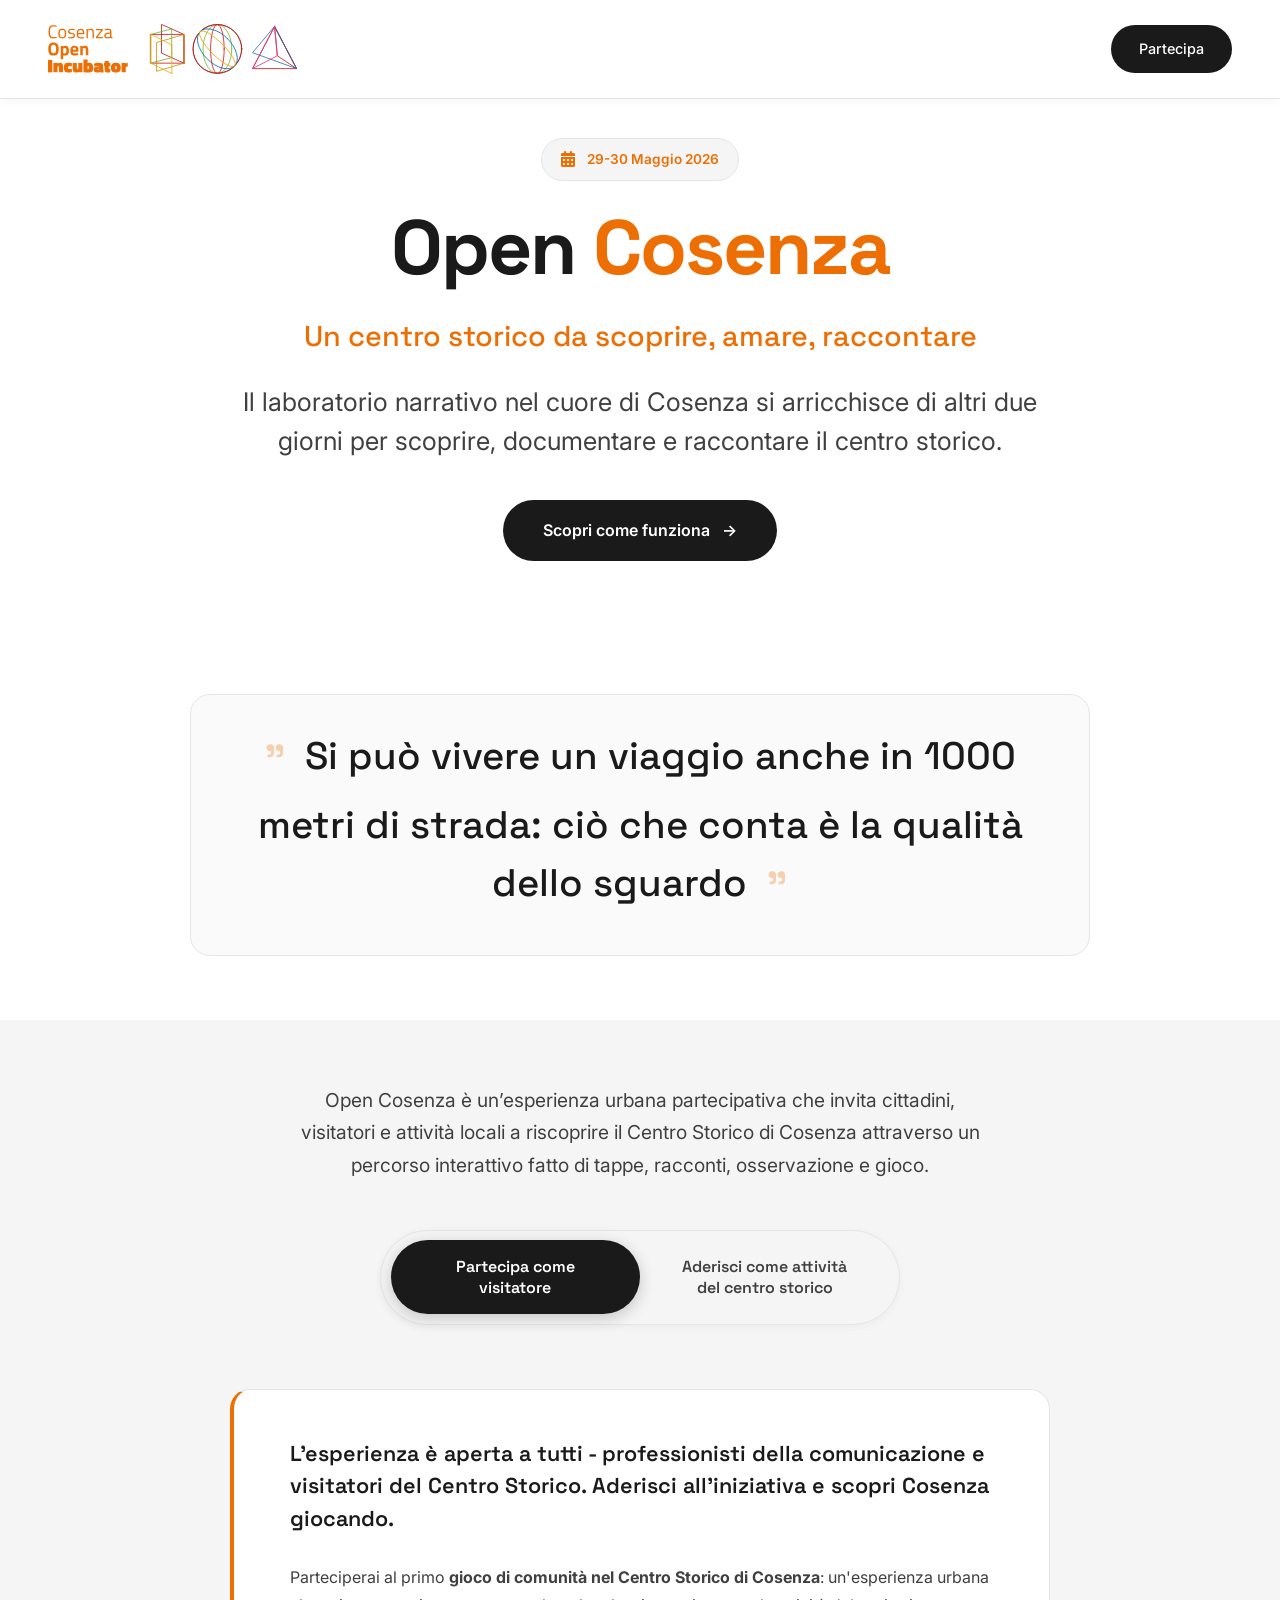
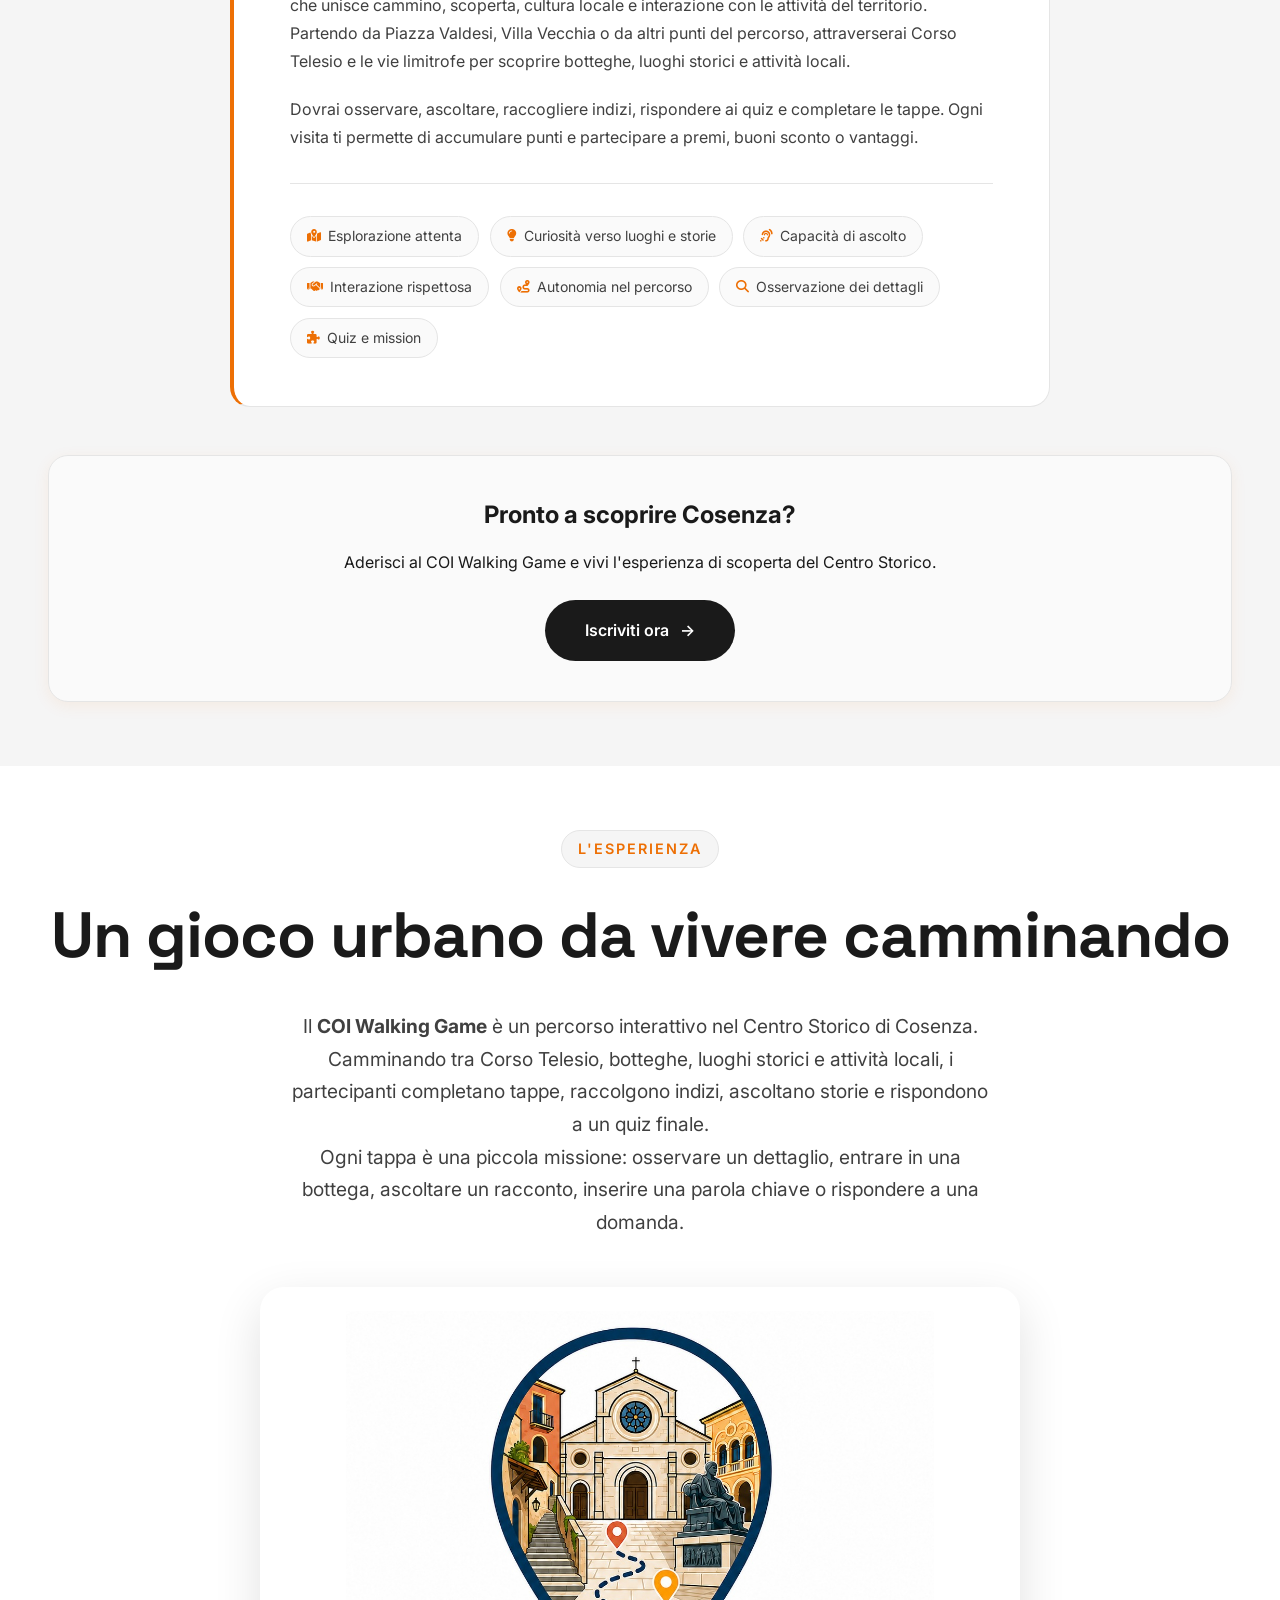
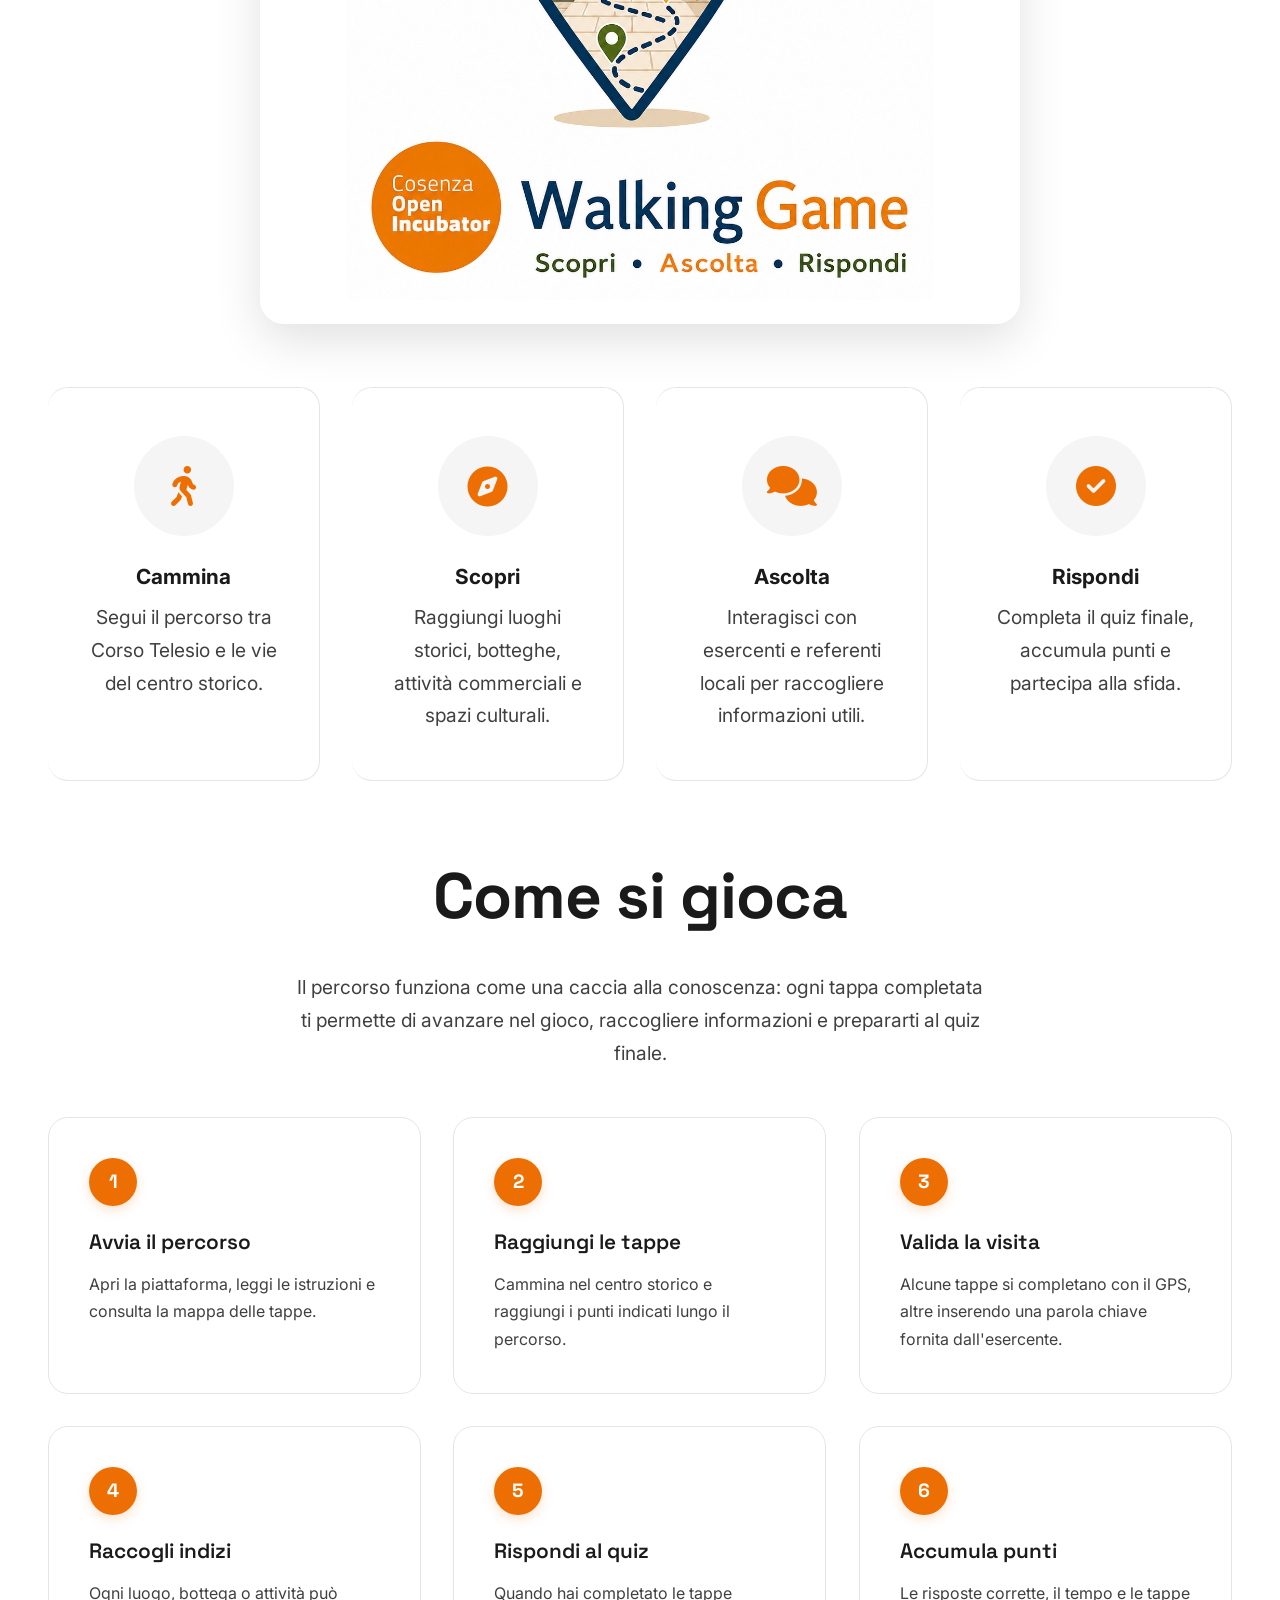
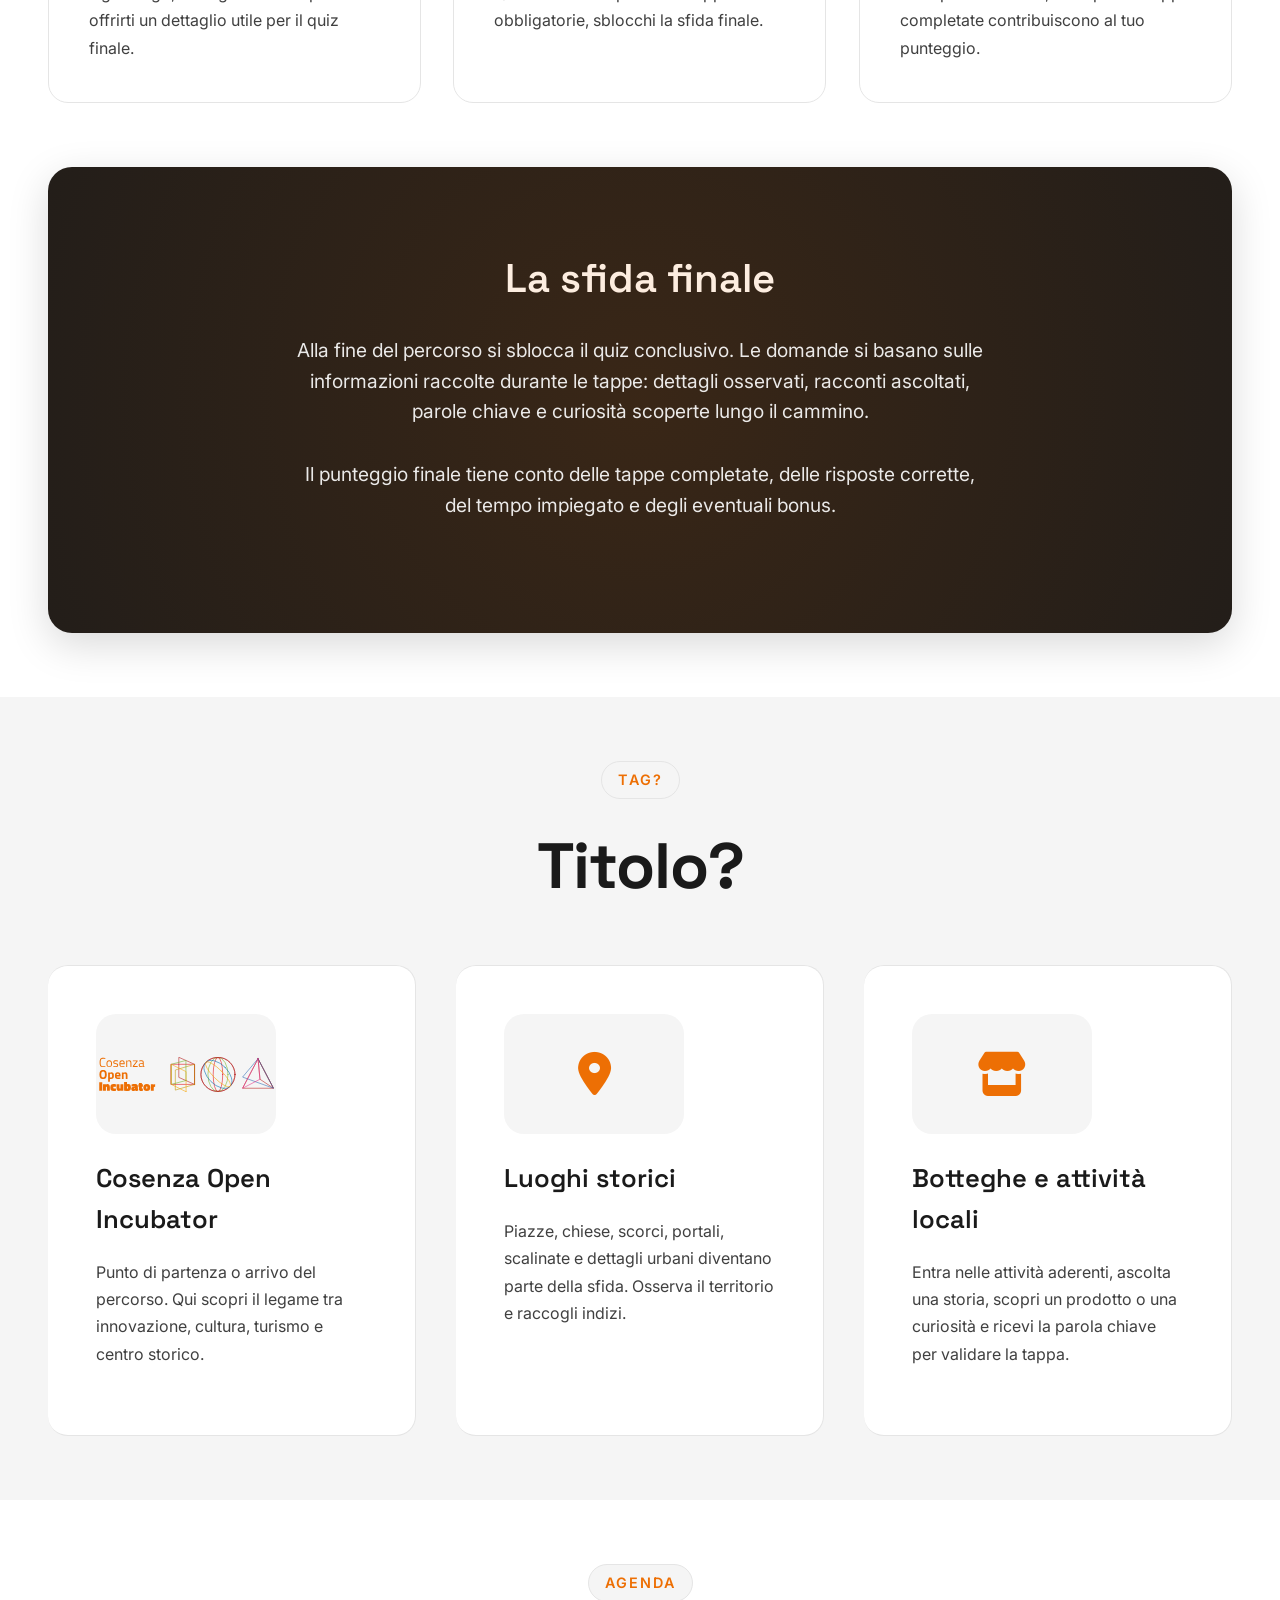
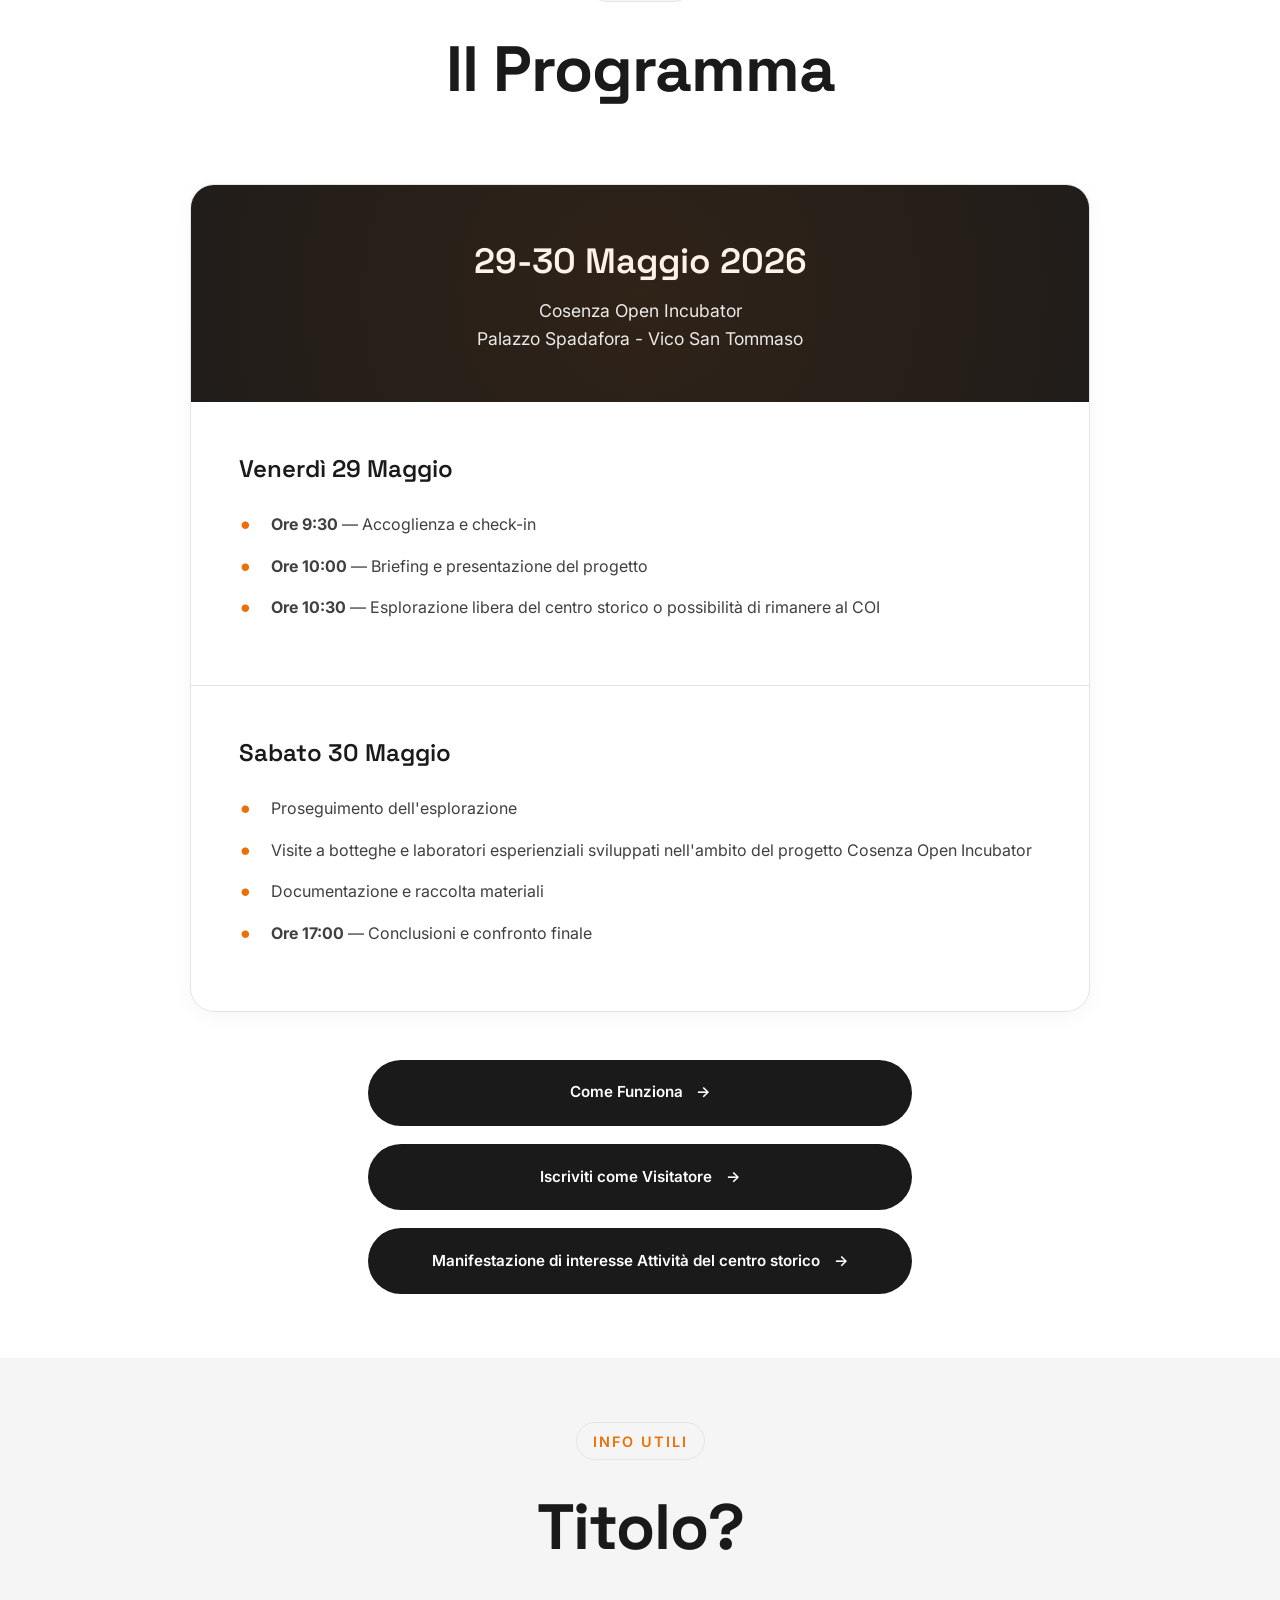
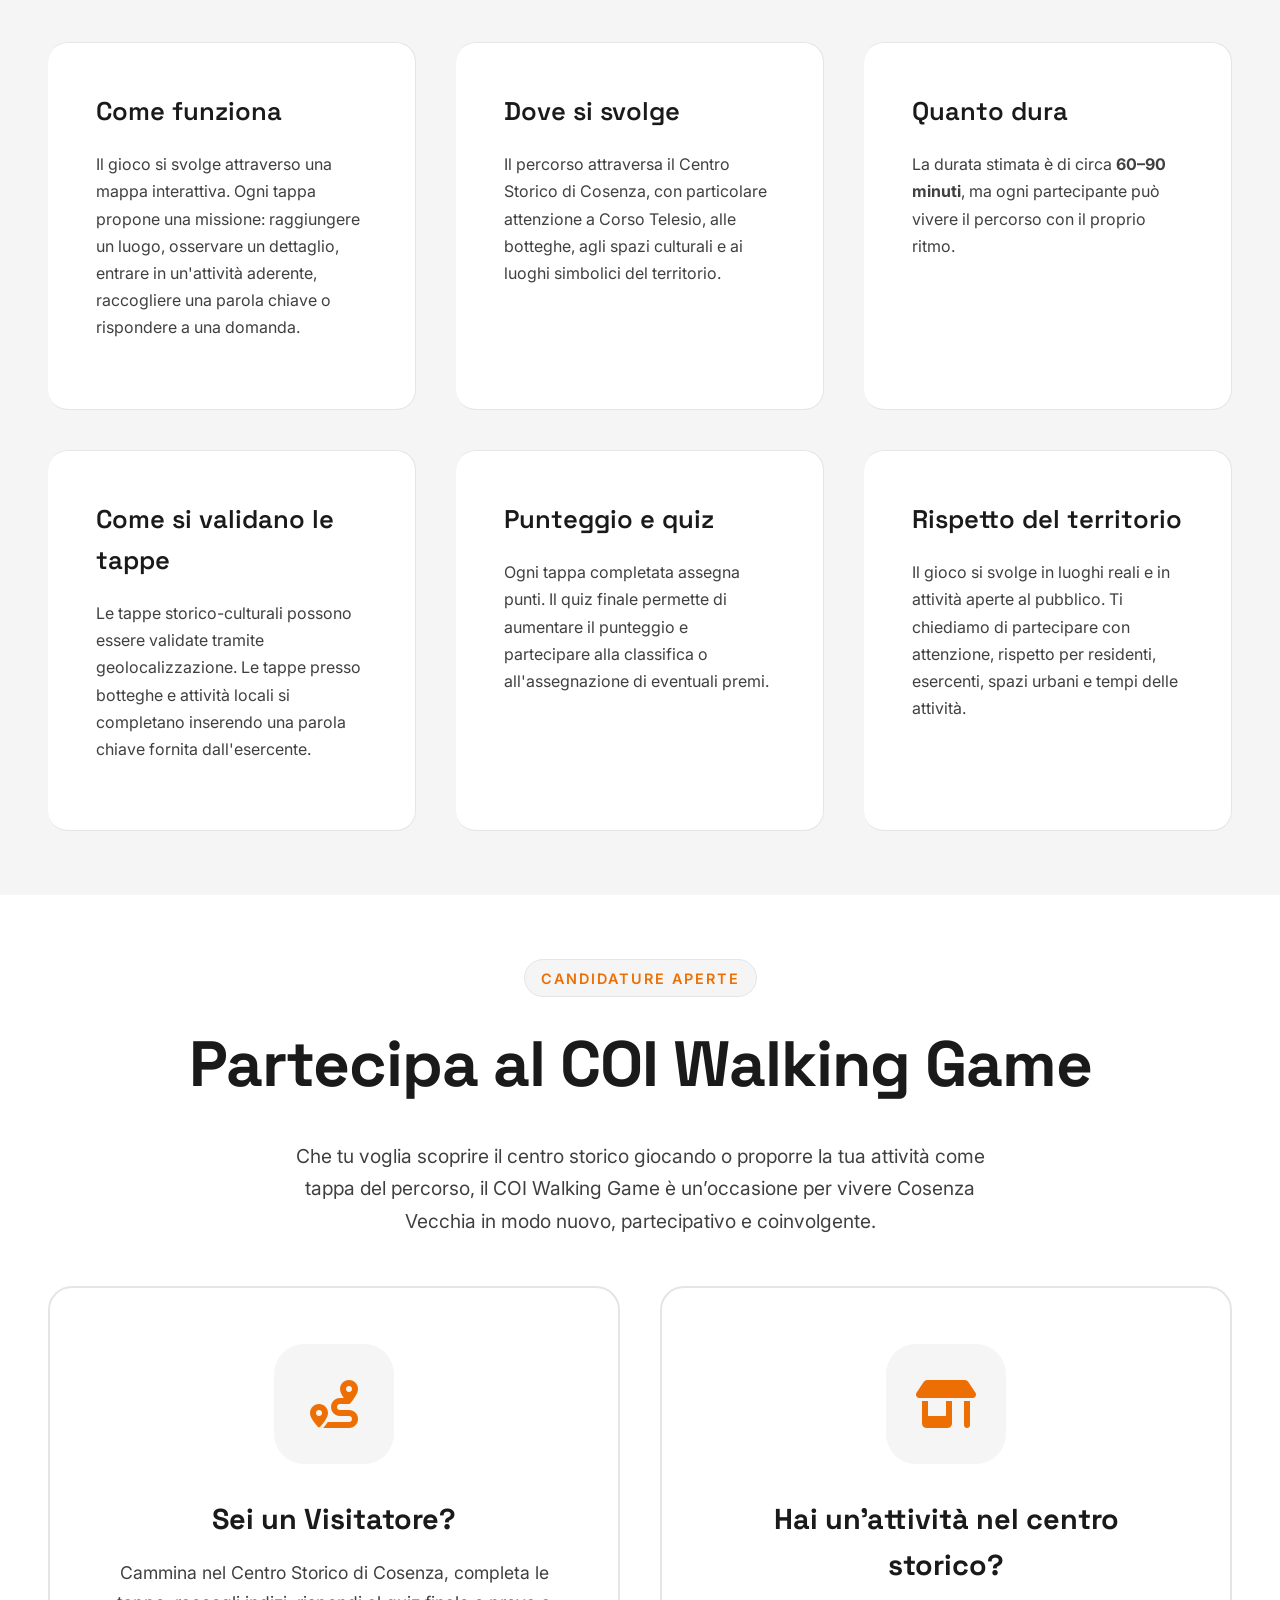
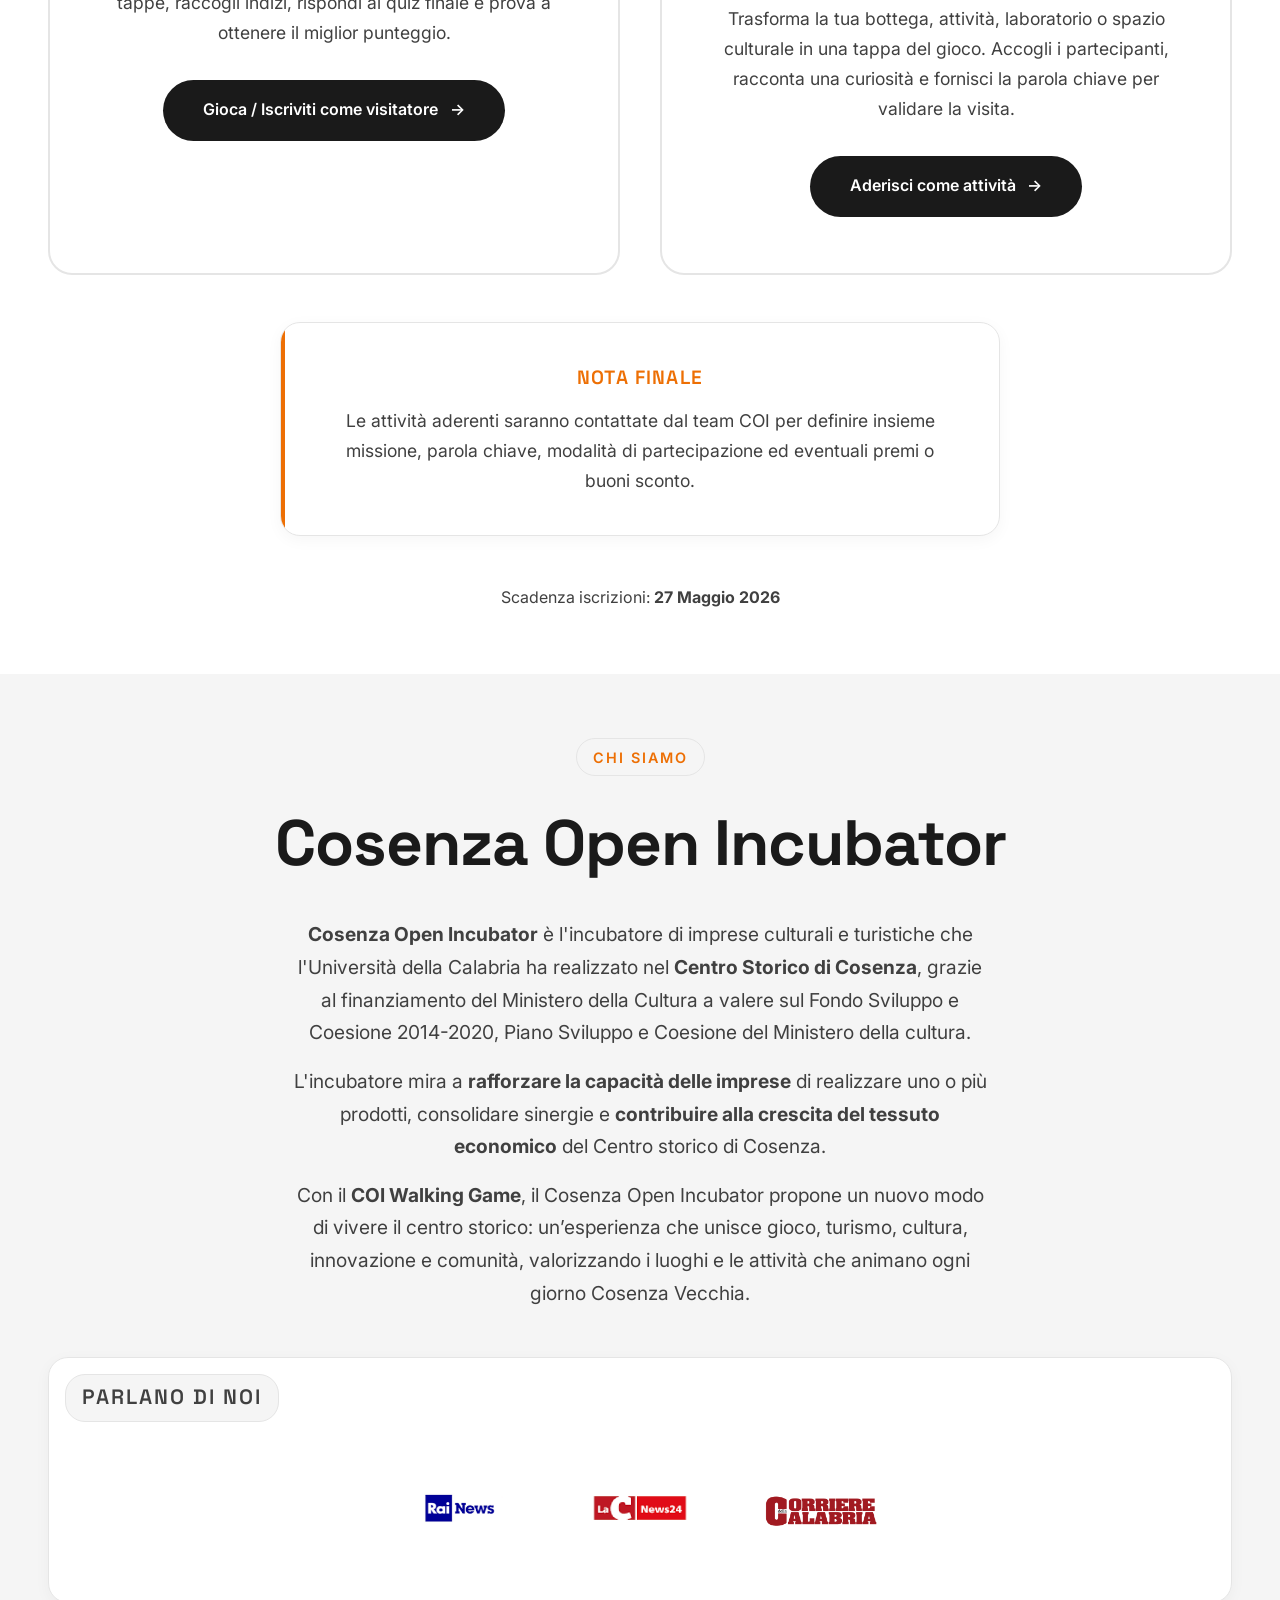
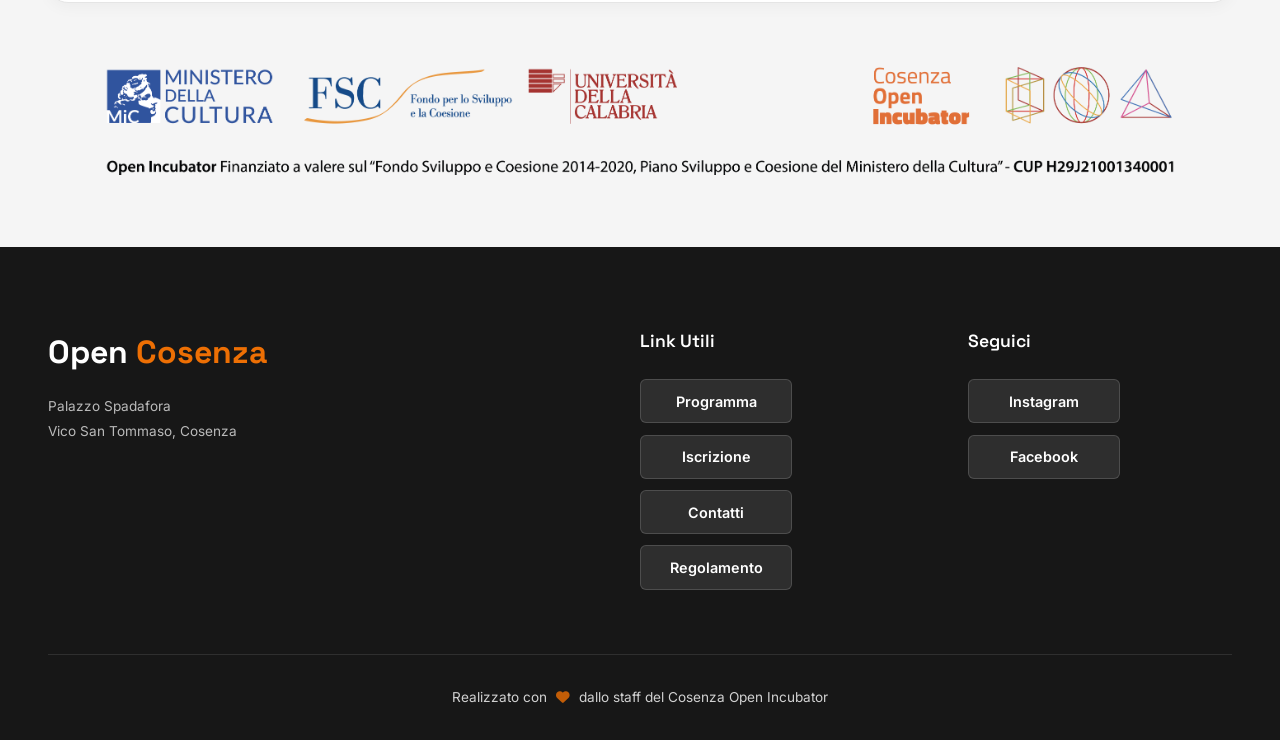
==== index.html @ 1d91406a "aaa" ====
<!DOCTYPE html>
<html lang="it">
<head>
    <meta charset="UTF-8">
    <meta name="viewport" content="width=device-width, initial-scale=1.0">
    <title>Open Cosenza - Un centro storico da scoprire, amare, raccontare</title>
    <link rel="preconnect" href="https://fonts.googleapis.com">
    <link rel="preconnect" href="https://fonts.gstatic.com" crossorigin>
    <link href="https://fonts.googleapis.com/css2?family=Space+Grotesk:wght@300;400;500;600;700&family=Inter:wght@300;400;500;600;700&display=swap" rel="stylesheet">
    <link rel="stylesheet" href="https://cdnjs.cloudflare.com/ajax/libs/font-awesome/6.5.1/css/all.min.css">
    <link rel="stylesheet" href="style.css">
    <!-- <style></style> -->
</head>
<body>
    <!-- Header -->
    <header class="header">
        <div class="header-content">
            <div class="logo">
                <img src="logo-coi.svg" alt="Cosenza Open Incubator" class="logo-header">
            </div>
            <a href="#partecipa" class="header-cta">Partecipa</a>
        </div>
    </header>

    <!-- Hero Section -->
    <section class="hero" style="grid-template-columns: 1fr; text-align: center; max-width: 900px;">
        <div class="hero-content">
            <div class="hero-badge">
                <i class="fas fa-calendar-alt"></i> 29-30 Maggio 2026
            </div>
            <h1>Open <span>Cosenza</span></h1>
            <p class="hero-tagline">Un centro storico da scoprire, amare, raccontare</p>
            <p class="hero-subtitle">
                Il laboratorio narrativo nel cuore di Cosenza si arricchisce di altri 
                due giorni per scoprire, documentare e raccontare il centro storico.
            </p>
            <div class="cta-group" style="justify-content: center;">
                <a href="#come-funziona" class="btn-primary">
                    <span>Scopri come funziona</span>
                    <span aria-hidden="true">→</span>
                </a>
            </div>
        </div>
    </section>

    <!-- Quote Section -->
    <section class="section">
        <div class="container">
            <div class="quote-section fade-in">
                <p class="quote-text">
                    <span class="quote-mark quote-mark-open">"</span>
                    Si può vivere un viaggio anche in 1000 metri di strada: 
                    ciò che conta è la qualità dello sguardo
                    <span class="quote-mark quote-mark-close">"</span>
                </p>
            </div>
        </div>
    </section>

    <!-- Come Funziona -->
    <section class="section section-alt" id="come-funziona">
        <div class="container">
            <div class="section-header">
                <!-- <div class="section-tag">Come Funziona</div>
                <h2 class="section-title">Scegli il tuo ruolo</h2> -->
                <p class="section-description">
                    Open Cosenza è un’esperienza urbana partecipativa che invita 
                    cittadini, visitatori e attività locali a riscoprire il Centro 
                    Storico di Cosenza attraverso un percorso interattivo fatto di 
                    tappe, racconti, osservazione e gioco.
                </p>
            </div>

            <!-- Toggle -->
            <div class="toggle-container">
                <button class="toggle-btn active" data-target="visitatore">Partecipa come visitatore</button>
                <button class="toggle-btn" data-target="attivita">Aderisci come attività del centro storico</button>
            </div>

            <!-- Visitatore Content -->
            <div class="toggle-content active" id="visitatore">
                <div class="role-panel fade-in">
                    <p class="role-panel-lead">
                        L’esperienza è aperta a tutti - professionisti della comunicazione
                        e visitatori del Centro Storico. Aderisci all’iniziativa e scopri
                        Cosenza giocando.
                    </p>
                    <div class="role-panel-body">
                        <p>
                            Parteciperai al primo <strong>gioco di comunità nel Centro Storico di Cosenza</strong>:
                            un'esperienza urbana che unisce cammino, scoperta, cultura locale
                            e interazione con le attività del territorio. Partendo da Piazza Valdesi,
                            Villa Vecchia o da altri punti del percorso, attraverserai Corso Telesio
                            e le vie limitrofe per scoprire botteghe, luoghi storici e attività locali.
                        </p>
                        <p>
                            Dovrai osservare, ascoltare, raccogliere indizi, rispondere ai quiz
                            e completare le tappe. Ogni visita ti permette di accumulare punti
                            e partecipare a premi, buoni sconto o vantaggi.
                        </p>
                    </div>
                    <div class="role-traits" aria-label="Cosa ti chiede il percorso">
                        <span class="role-trait"><i class="fas fa-map-marked-alt" aria-hidden="true"></i> Esplorazione attenta</span>
                        <span class="role-trait"><i class="fas fa-lightbulb" aria-hidden="true"></i> Curiosità verso luoghi e storie</span>
                        <span class="role-trait"><i class="fas fa-ear-listen" aria-hidden="true"></i> Capacità di ascolto</span>
                        <span class="role-trait"><i class="fas fa-handshake" aria-hidden="true"></i> Interazione rispettosa</span>
                        <span class="role-trait"><i class="fas fa-route" aria-hidden="true"></i> Autonomia nel percorso</span>
                        <span class="role-trait"><i class="fas fa-search" aria-hidden="true"></i> Osservazione dei dettagli</span>
                        <span class="role-trait"><i class="fas fa-puzzle-piece" aria-hidden="true"></i> Quiz e mission</span>
                    </div>
                </div>

                <!-- CTA Finale -->
                <div class="cta-finale fade-in">
                    <h3 style="font-size: 1.5rem; margin-bottom: 1rem;">Pronto a scoprire Cosenza?</h3>
                    <p style="margin-bottom: 1.5rem;">
                        Aderisci al COI Walking Game e vivi l'esperienza di scoperta del Centro Storico.
                    </p>
                    <a href="https://docs.google.com/forms/d/e/1FAIpQLSdY9m4C2n3uPdqWCKX1iPBRWIKTvyds1jn0G_CP-hyjD_DpXg/viewform" target="_blank" class="btn-primary">
                        Iscriviti ora
                        <span>→</span>
                    </a>
                </div>
            </div>

            <!-- Attività Content -->
            <div class="toggle-content" id="attivita">
                <div class="cards-grid">
                    <div class="card fade-in">
                        <div class="card-icon"><i class="fas fa-landmark"></i></div>
                        <h3>Chi Cerchiamo</h3>
                        <p>Invitiamo ad aderire:</p>
                        <ul>
                            <li>Botteghe artigiane</li>
                            <li>Attività commerciali storiche</li>
                            <li>Bar, caffè e gastronomie</li>
                            <li>Laboratori creativi</li>
                            <li>Studi, spazi culturali e servizi</li>
                            <li>Realtà attive nel centro storico</li>
                        </ul>
                    </div>

                    <div class="card fade-in">
                        <div class="card-icon"><i class="fas fa-handshake"></i></div>
                        <h3>Cosa Otterrai</h3>
                        <p>Entrendo nel percorso potrai:</p>
                        <ul>
                            <li>Far conoscere la tua attività a cittadini, turisti e visitatori</li>
                            <li>Diventare una tappa ufficiale del COI Walking Game</li>
                            <li>Raccontare la tua storia, i tuoi prodotti e il tuo sapere</li>
                            <li>Aumentare la visibilità attraverso il gioco e i contenuti digitali</li>
                            <li>Entrare nel network Open Cosenza</li>
                            <li>Contribuire alla valorizzazione del Centro Storico</li>
                        </ul>
                    </div>

                    <div class="card fade-in">
                        <div class="card-icon"><i class="fas fa-clipboard-list"></i></div>
                        <h3>Cosa Chiediamo</h3>
                        <p>Per partecipare ti chiediamo:</p>
                        <ul>
                            <li>Accogliere i giocatori durante il percorso</li>
                            <li>Raccontare un dettaglio della tua attività</li>
                            <li>Fornire una parola chiave per validare la tappa</li>
                            <li>Collaborare con il team COI nella definizione della missione</li>
                            <li>Offrire, se possibile, un piccolo premio, vantaggio o buono sconto</li>
                            <li>Aiutare a rendere il centro storico più vivo e partecipato</li>
                        </ul>
                    </div>
                </div>

                <!-- CTA Finale -->
                <div class="cta-finale fade-in">
                    <h3 style="font-size: 1.5rem; margin-bottom: 1rem;">Vuoi far diventare la tua attività una tappa del gioco?</h3>
                    <p style="margin-bottom: 1.5rem;">
                        Aderisci al COI Walking Game e partecipa alla valorizzazione del Centro Storico di Cosenza.
                    </p>
                    <a href="https://docs.google.com/forms/d/e/1FAIpQLSczbO6rn3BLATBTf1t_anGG4wQpga5-QCOLy_PH0smPlKG2rg/viewform" target="_blank" class="btn-primary">
                        Aderisci ora
                        <span>→</span>
                    </a>
                </div>
            </div>
        </div>
    </section>

    <!-- Esperienza -->
    <section class="section">
        <div class="container">
            <div class="section-header">
                <div class="section-tag">L'Esperienza</div>
                <h2 class="section-title">Un gioco urbano da vivere camminando</h2>
                <p class="section-description">
                    Il <strong>COI Walking Game</strong> è un percorso interattivo nel 
                    Centro Storico di Cosenza. Camminando tra Corso Telesio, botteghe, 
                    luoghi storici e attività locali, i partecipanti completano tappe, 
                    raccolgono indizi, ascoltano storie e rispondono a un quiz finale. 
                </p>
                <p class="section-description">
                    Ogni tappa è una piccola missione: osservare un dettaglio, 
                    entrare in una bottega, ascoltare un racconto, inserire 
                    una parola chiave o rispondere a una domanda.
                </p>
            </div>

            <figure class="walking-game-showcase fade-in">
                <img
                    src="walking-game.jpg"
                    alt="COI Walking Game — Scopri, Ascolta, Rispondi"
                    width="200"
                    height="200"
                    loading="lazy"
                    decoding="async"
                >
            </figure>

            <div class="output-grid">
                <div class="output-item fade-in">
                    <span class="output-icon"><i class="fas fa-walking"></i></span>
                    <h3 style="font-size: 1.3rem; margin-bottom: 0.5rem;">Cammina</h3>
                    <p class="section-description" style="margin-bottom: 0;">
                        Segui il percorso tra Corso Telesio e le vie del centro storico.
                    </p>
                </div>
                <div class="output-item fade-in">
                    <span class="output-icon"><i class="fas fa-compass"></i></span>
                    <h3 style="font-size: 1.3rem; margin-bottom: 0.5rem;">Scopri</h3>
                    <p class="section-description" style="margin-bottom: 0;">
                        Raggiungi luoghi storici, botteghe, attività commerciali e spazi culturali.
                    </p>
                </div>
                <div class="output-item fade-in">
                    <span class="output-icon"><i class="fas fa-comments"></i></span>
                    <h3 style="font-size: 1.3rem; margin-bottom: 0.5rem;">Ascolta</h3>
                    <p class="section-description" style="margin-bottom: 0;">
                        Interagisci con esercenti e referenti locali per raccogliere informazioni utili.
                    </p>
                </div>
                <div class="output-item fade-in">
                    <span class="output-icon"><i class="fas fa-check-circle"></i></span>
                    <h3 style="font-size: 1.3rem; margin-bottom: 0.5rem;">Rispondi</h3>
                    <p class="section-description" style="margin-bottom: 0;">
                        Completa il quiz finale, accumula punti e partecipa alla sfida.
                    </p>
                </div>
            </div>

            <div class="how-to-play fade-in" style="margin-top: 4rem;">
                <div class="section-header">
                    <h2 class="section-title">Come si gioca</h2>
                    <p class="section-description">
                        Il percorso funziona come una caccia alla conoscenza: ogni tappa completata
                        ti permette di avanzare nel gioco, raccogliere informazioni e prepararti al quiz finale.
                    </p>
                </div>
                <div class="game-steps-grid">
                    <div class="game-step fade-in">
                        <span class="game-step-number">1</span>
                        <h3>Avvia il percorso</h3>
                        <p>Apri la piattaforma, leggi le istruzioni e consulta la mappa delle tappe.</p>
                    </div>
                    <div class="game-step fade-in">
                        <span class="game-step-number">2</span>
                        <h3>Raggiungi le tappe</h3>
                        <p>Cammina nel centro storico e raggiungi i punti indicati lungo il percorso.</p>
                    </div>
                    <div class="game-step fade-in">
                        <span class="game-step-number">3</span>
                        <h3>Valida la visita</h3>
                        <p>Alcune tappe si completano con il GPS, altre inserendo una parola chiave fornita dall'esercente.</p>
                    </div>
                    <div class="game-step fade-in">
                        <span class="game-step-number">4</span>
                        <h3>Raccogli indizi</h3>
                        <p>Ogni luogo, bottega o attività può offrirti un dettaglio utile per il quiz finale.</p>
                    </div>
                    <div class="game-step fade-in">
                        <span class="game-step-number">5</span>
                        <h3>Rispondi al quiz</h3>
                        <p>Quando hai completato le tappe obbligatorie, sblocchi la sfida finale.</p>
                    </div>
                    <div class="game-step fade-in">
                        <span class="game-step-number">6</span>
                        <h3>Accumula punti</h3>
                        <p>Le risposte corrette, il tempo e le tappe completate contribuiscono al tuo punteggio.</p>
                    </div>
                </div>
            </div>

            <div class="cta-banner fade-in">
                <h3>La sfida finale</h3>
                <p>
                    Alla fine del percorso si sblocca il quiz conclusivo. Le domande si basano sulle
                    informazioni raccolte durante le tappe: dettagli osservati, racconti ascoltati,
                    parole chiave e curiosità scoperte lungo il cammino.
                </p>
                <p>
                    Il punteggio finale tiene conto delle tappe completate, delle risposte corrette,
                    del tempo impiegato e degli eventuali bonus.
                </p>
            </div>
        </div>
    </section>

    <!-- Il Percorso -->
    <section class="section section-alt">
        <div class="container">
            <div class="section-header">
                <div class="section-tag">Tag?</div>
                <h2 class="section-title">Titolo?</h2>
                <!-- <p class="section-description">
                    Descrizione?
                </p> -->
            </div>

            <div class="cards-grid" style="margin-top: 0;">
                <div class="card fade-in">
                    <div class="card-icon card-icon--logo">
                        <img src="logo-coi.svg" alt="Cosenza Open Incubator">
                    </div>
                    <h3>Cosenza Open Incubator</h3>
                    <p>
                        Punto di partenza o arrivo del percorso. Qui scopri il legame tra
                        innovazione, cultura, turismo e centro storico.
                    </p>
                </div>
                <div class="card fade-in">
                    <div class="card-icon card-icon--logo"><i class="fas fa-map-marker-alt"></i></div>
                    <h3>Luoghi storici</h3>
                    <p>
                        Piazze, chiese, scorci, portali, scalinate e dettagli urbani diventano
                        parte della sfida. Osserva il territorio e raccogli indizi.
                    </p>
                </div>
                <div class="card fade-in">
                    <div class="card-icon card-icon--logo"><i class="fas fa-store"></i></div>
                    <h3>Botteghe e attività locali</h3>
                    <p>
                        Entra nelle attività aderenti, ascolta una storia, scopri un prodotto
                        o una curiosità e ricevi la parola chiave per validare la tappa.
                    </p>
                </div>
            </div>
        </div>
    </section>

    <!-- Programma -->
    <section class="section" id="programma">
        <div class="container">
            <div class="section-header">
                <div class="section-tag">Agenda</div>
                <h2 class="section-title">Il Programma</h2>
            </div>

            <div class="program-container fade-in">
                <div class="program-header">
                    <h3>29-30 Maggio 2026</h3>
                    <p>Cosenza Open Incubator<br>Palazzo Spadafora - Vico San Tommaso</p>
                </div>

                <div class="program-item">
                    <h4>Venerdì 29 Maggio</h4>
                    <ul>
                        <li><strong>Ore 9:30</strong> — Accoglienza e check-in</li>
                        <li><strong>Ore 10:00</strong> — Briefing e presentazione del progetto</li>
                        <li><strong>Ore 10:30</strong> — Esplorazione libera del centro storico o possibilità di rimanere al COI</li>
                    </ul>
                </div>

                <div class="program-item">
                    <h4>Sabato 30 Maggio</h4>
                    <ul>
                        <li>Proseguimento dell'esplorazione</li>
                        <li>Visite a botteghe e laboratori esperienziali sviluppati nell'ambito del progetto Cosenza Open Incubator</li>
                        <li>Documentazione e raccolta materiali</li>
                        <li><strong>Ore 17:00</strong> — Conclusioni e confronto finale</li>
                    </ul>
                </div>
            </div>

            <!-- Links under program -->
            <div class="program-links">
                <a href="#come-funziona" class="btn-primary">
                    <span>Come Funziona</span>
                    <span aria-hidden="true">→</span>
                </a>
                <a href="https://docs.google.com/forms/d/e/1FAIpQLSdY9m4C2n3uPdqWCKX1iPBRWIKTvyds1jn0G_CP-hyjD_DpXg/viewform" target="_blank" class="btn-primary">
                    <span>Iscriviti come Visitatore</span>
                    <span aria-hidden="true">→</span>
                </a>
                <a href="https://docs.google.com/forms/d/e/1FAIpQLSczbO6rn3BLATBTf1t_anGG4wQpga5-QCOLy_PH0smPlKG2rg/viewform" target="_blank" class="btn-primary">
                    <span>Manifestazione di interesse Attività del centro storico</span>
                    <span aria-hidden="true">→</span>
                </a>
            </div>
        </div>
    </section>

    <!-- Info -->
    <section class="section section-alt">
        <div class="container">
            <div class="section-header">
                <div class="section-tag">Info Utili</div>
                <h2 class="section-title">Titolo?</h2>
            </div>

            <div class="cards-grid">
                <div class="card fade-in">
                    <h3>Come funziona</h3>
                    <p>
                        Il gioco si svolge attraverso una mappa interattiva. Ogni tappa propone una missione:
                        raggiungere un luogo, osservare un dettaglio, entrare in un'attività aderente,
                        raccogliere una parola chiave o rispondere a una domanda.
                    </p>
                </div>

                <div class="card fade-in">
                    <h3>Dove si svolge</h3>
                    <p>
                        Il percorso attraversa il Centro Storico di Cosenza, con particolare attenzione
                        a Corso Telesio, alle botteghe, agli spazi culturali e ai luoghi simbolici del territorio.
                    </p>
                </div>

                <div class="card fade-in">
                    <h3>Quanto dura</h3>
                    <p>
                        La durata stimata è di circa <strong>60–90 minuti</strong>, ma ogni partecipante può vivere
                        il percorso con il proprio ritmo.
                    </p>
                </div>

                <div class="card fade-in">
                    <h3>Come si validano le tappe</h3>
                    <p>
                        Le tappe storico-culturali possono essere validate tramite geolocalizzazione.
                        Le tappe presso botteghe e attività locali si completano inserendo una parola chiave
                        fornita dall'esercente.
                    </p>
                </div>

                <div class="card fade-in">
                    <h3>Punteggio e quiz</h3>
                    <p>
                        Ogni tappa completata assegna punti. Il quiz finale permette di aumentare il punteggio
                        e partecipare alla classifica o all'assegnazione di eventuali premi.
                    </p>
                </div>

                <div class="card fade-in">
                    <h3>Rispetto del territorio</h3>
                    <p>
                        Il gioco si svolge in luoghi reali e in attività aperte al pubblico. Ti chiediamo
                        di partecipare con attenzione, rispetto per residenti, esercenti, spazi urbani
                        e tempi delle attività.
                    </p>
                </div>
            </div>
        </div>
    </section>

    <!-- CTA Final -->
    <section class="section" id="partecipa">
        <div class="container">
            <div class="section-header">
                <div class="section-tag">Candidature Aperte</div>
                <h2 class="section-title">Partecipa al COI Walking Game</h2>
                <p class="section-description">
                    Che tu voglia scoprire il centro storico giocando o proporre la tua 
                    attività come tappa del percorso, il COI Walking Game è un’occasione 
                    per vivere Cosenza Vecchia in modo nuovo, partecipativo e coinvolgente.
                </p>
            </div>

            <div class="cta-cards">
                <div class="cta-card cta-card-primary fade-in">
                    <div class="cta-card-icon"><i class="fas fa-route"></i></div>
                    <h3>Sei un Visitatore?</h3>
                    <p> 
                        Cammina nel Centro Storico di Cosenza, completa le tappe, raccogli indizi, 
                        rispondi al quiz finale e prova a ottenere il miglior punteggio.
                    </p>
                    <a href="https://docs.google.com/forms/d/e/1FAIpQLSdY9m4C2n3uPdqWCKX1iPBRWIKTvyds1jn0G_CP-hyjD_DpXg/viewform" target="_blank" class="btn-primary">
                        Gioca / Iscriviti come visitatore
                        <span>→</span>
                    </a>
                </div>

                <div class="cta-card cta-card-secondary fade-in">
                    <div class="cta-card-icon"><i class="fas fa-store-alt"></i></div>
                    <h3>Hai un'attività nel centro storico?</h3>
                    <p> 
                        Trasforma la tua bottega, attività, laboratorio o spazio culturale in una tappa del gioco. 
                        Accogli i partecipanti, racconta una curiosità e fornisci la parola chiave per validare la visita.
                    </p>
                    <a href="https://docs.google.com/forms/d/e/1FAIpQLSczbO6rn3BLATBTf1t_anGG4wQpga5-QCOLy_PH0smPlKG2rg/viewform" target="_blank" class="btn-primary">
                        Aderisci come attività
                        <span>→</span>
                    </a>
                </div>
            </div>

            <div class="cta-final-note fade-in">
                <p class="cta-final-note-label">Nota finale</p>
                <p style="font-size: 1.1rem;">
                    Le attività aderenti saranno contattate dal team COI per definire insieme missione,
                    parola chiave, modalità di partecipazione ed eventuali premi o buoni sconto.
                </p>
            </div>

            <p style="color: var(--gray-700); margin-top: 3rem; text-align: center;">
                Scadenza iscrizioni: <strong>27 Maggio 2026</strong>
            </p>
        </div>
    </section>

    <!-- Chi Siamo COI -->
    <section class="section section-alt" id="chi-siamo">
        <div class="container">
            <div class="section-header">
                <div class="section-tag">Chi Siamo</div>
                <h2 class="section-title">Cosenza Open Incubator</h2>
                <p class="section-description">
                    <strong>Cosenza Open Incubator</strong> è l'incubatore di imprese 
                    culturali e turistiche che l'Università della Calabria ha realizzato 
                    nel <strong>Centro Storico di Cosenza</strong>, grazie al finanziamento 
                    del Ministero della Cultura a valere sul Fondo Sviluppo e Coesione 
                    2014-2020, Piano Sviluppo e Coesione del Ministero della cultura.
                </p>
                <p class="section-description" style="margin-top: 1rem;">
                    L'incubatore mira a <strong>rafforzare la capacità delle imprese</strong> 
                    di realizzare uno o più prodotti, consolidare sinergie e <strong>contribuire 
                    alla crescita del tessuto economico</strong> del Centro storico di Cosenza.
                </p>
                <p class="section-description" style="margin-top: 1rem;">
                    Con il <strong>COI Walking Game</strong>, il Cosenza Open Incubator propone 
                    un nuovo modo di vivere il centro storico: un’esperienza che unisce gioco, 
                    turismo, cultura, innovazione e comunità, valorizzando i luoghi e le attività 
                    che animano ogni giorno Cosenza Vecchia.
                </p>
            </div>

            <div class="press-section fade-in">
                <h3 class="section-tag" style="text-align: center; font-family: 'Space Grotesk', sans-serif; font-size: 1.3rem; color: var(--gray-700);">Parlano di noi</h3>
                <div class="press-logos">
                    <a href="https://www.rainews.it/tgr/calabria/video/2023/09/cosenza-centro-storico-unical-4dd9c52a-2e0a-40fd-aa04-495743cfcf39.html" target="_blank"><img src="logo-press-1.png" alt="Rainews"></a>
                    <a href="https://www.lacnews24.it/video/economia-e-lavoro/cosenza-open-incubator-lunical-approda-nel-cuore-del-centro-storico-ko8o57v4" target="_blank"><img src="logo-press-2.png" alt="LaC News 24"></a>
                    <a href="https://www.corrieredellacalabria.it/2023/09/03/le-start-up-nel-centro-storico-nasce-cosenza-open-incubator/" target="_blank"><img src="logo-press-3.png" alt="Corriere della Calabria"></a>
                </div>
            </div>

            <div class="partner-logos-section fade-in" style="margin-top: 4rem; text-align: center;">
                <img src="loghi-footer.png" alt="Partner Istituzionali" style="max-width: 90%; height: auto;">
            </div>
        </div>
    </section>

    <!-- Footer -->
    <footer class="footer">
        <div class="footer-content">
            <div class="footer-main">
                <div class="footer-brand">
                    <h3>Open <span>Cosenza</span></h3>
                    <p style="font-size: 0.85rem;">
                        Palazzo Spadafora<br>
                        Vico San Tommaso, Cosenza
                    </p>
                </div>

                <div class="footer-section">
                    <h4>Link Utili</h4>
                    <ul class="footer-links">
                        <li><a href="#programma">Programma</a></li>
                        <li><a href="#partecipa">Iscrizione</a></li>
                        <li><a href="mailto:coi@unical.it">Contatti</a></li>
                        <li><a href="Regolamento Open Cosenza.pdf" target="_blank">Regolamento</a></li>
                    </ul>
                </div>

                <div class="footer-section">
                    <h4>Seguici</h4>
                    <ul class="footer-links">
                        <li><a href="https://www.instagram.com/cosenza_open_incubator/" target="_blank">Instagram</a></li>
                        <li><a href="https://www.facebook.com/profile.php?id=61555242280135" target="_blank">Facebook</a></li>
                    </ul>
                </div>
            </div>

            <div class="footer-bottom">
                <p class="footer-credits" style="color: white;">Realizzato con <i class="fas fa-heart"></i> dallo staff del Cosenza Open Incubator</p>
            </div>
        </div>
    </footer>

    <script>
        // Image path configuration - easily modify here to change image folder
        const IMG_PATH = 'imgs/';

        // Update all image paths
        document.querySelectorAll('img[src]').forEach(img => {
            const currentSrc = img.getAttribute('src');
            if (!currentSrc.startsWith('http') && !currentSrc.startsWith('_imgs/')) {
                img.src = IMG_PATH + currentSrc;
            }
        });

        // Scroll Animation
        const observerOptions = {
            threshold: 0.1,
            rootMargin: '0px 0px -50px 0px'
        };

        const observer = new IntersectionObserver((entries) => {
            entries.forEach(entry => {
                if (entry.isIntersecting) {
                    entry.target.classList.add('visible');
                }
            });
        }, observerOptions);

        document.querySelectorAll('.fade-in').forEach(el => {
            observer.observe(el);
        });

        // Smooth Scroll
        document.querySelectorAll('a[href^="#"]').forEach(anchor => {
            anchor.addEventListener('click', function (e) {
                e.preventDefault();
                const target = document.querySelector(this.getAttribute('href'));
                if (target) {
                    const headerOffset = 90;
                    const elementPosition = target.getBoundingClientRect().top;
                    const offsetPosition = elementPosition + window.pageYOffset - headerOffset;

                    window.scrollTo({
                        top: offsetPosition,
                        behavior: 'smooth'
                    });
                }
            });
        });

        // Toggle
        document.querySelectorAll('.toggle-btn').forEach(btn => {
            btn.addEventListener('click', function() {
                const target = this.getAttribute('data-target');

                // Remove active from all buttons
                document.querySelectorAll('.toggle-btn').forEach(b => b.classList.remove('active'));
                // Add active to clicked button
                this.classList.add('active');

                // Hide all content
                document.querySelectorAll('.toggle-content').forEach(c => c.classList.remove('active'));
                // Show target content
                document.getElementById(target).classList.add('active');
            });
        });
    </script>
</body>
</html>
---- style.css ----
* {
    margin: 0;
    padding: 0;
    box-sizing: border-box;
}

:root {
    --primary: #1a1a1a;
    --accent: #ed6f04;
    --accent-hover: #d46003;
    --gray-50: #fafafa;
    --gray-100: #f5f5f5;
    --gray-200: #e5e5e5;
    --gray-300: #d4d4d4;
    --gray-400: #a3a3a3;
    --gray-500: #737373;
    --gray-600: #525252;
    --gray-700: #404040;
    --gray-800: #262626;
    --gray-900: #171717;
}

body {
    font-family: 'Inter', sans-serif;
    line-height: 1.6;
    color: var(--primary);
    background: white;
    overflow-x: hidden;
    scroll-behavior: smooth;
    -webkit-font-smoothing: antialiased;
    -moz-osx-font-smoothing: grayscale;
}

/* Header */
.header {
    position: fixed;
    top: 0;
    left: 0;
    right: 0;
    background: rgba(255, 255, 255, 0.98);
    backdrop-filter: blur(20px);
    border-bottom: 1px solid var(--gray-200);
    z-index: 1000;
    padding: 1.5rem 3rem;
    box-shadow: 0 2px 12px rgba(0, 0, 0, 0.04);
}

.header-content {
    max-width: 1400px;
    margin: 0 auto;
    display: flex;
    justify-content: space-between;
    align-items: center;
}

.logo {
    display: flex;
    align-items: center;
}

.logo-header {
    height: 50px;
    width: auto;
}

.header-cta {
    padding: 0.75rem 1.75rem;
    background: var(--primary);
    color: white;
    text-decoration: none;
    border-radius: 50px;
    font-weight: 500;
    font-size: 0.9rem;
    transition: all 0.3s cubic-bezier(0.4, 0, 0.2, 1);
}

.header-cta:hover {
    background: var(--accent);
    transform: translateY(-2px);
    box-shadow: 0 8px 24px rgba(237, 111, 4, 0.3);
}

.header-cta:active {
    transform: translateY(0);
}

/* Hero Section */
.hero {
    margin-top: 90px;
    min-height: 60vh;
    display: grid;
    grid-template-columns: 1.2fr 1fr;
    gap: 5rem;
    align-items: start;
    padding: 3rem 3rem 2rem;
    max-width: 1400px;
    margin-left: auto;
    margin-right: auto;
}

.hero-content {
    animation: fadeIn 1s ease-out;
}

@keyframes fadeIn {
    from {
        opacity: 0;
        transform: translateY(20px);
    }
    to {
        opacity: 1;
        transform: translateY(0);
    }
}

.hero-badge {
    display: inline-flex;
    align-items: center;
    gap: 0.7rem;
    font-size: 0.85rem;
    font-weight: 600;
    color: var(--accent);
    margin-bottom: 1.5rem;
    padding: 0.6rem 1.2rem;
    background: var(--gray-100);
    border-radius: 50px;
    animation: fadeIn 1s ease-out 0.3s backwards;
    border: 1px solid var(--gray-200);
}

.hero-badge i {
    font-size: 1rem;
}

.hero-badge:hover {
    transform: scale(1.05);
}

.hero-tagline {
    font-family: 'Space Grotesk', sans-serif;
    font-size: clamp(1.2rem, 2.5vw, 1.8rem);
    font-weight: 500;
    color: var(--accent);
    margin-bottom: 1.5rem;
    letter-spacing: 0;
}

.hero h1 {
    font-family: 'Space Grotesk', sans-serif;
    font-size: clamp(3rem, 6vw, 5.5rem);
    font-weight: 700;
    color: var(--primary);
    margin-bottom: 1.5rem;
    line-height: 1.1;
    letter-spacing: -2px;
}

.hero h1 span {
    background: var(--accent);
    -webkit-background-clip: text;
    -webkit-text-fill-color: transparent;
    background-clip: text;
}

.hero-subtitle {
    font-size: clamp(1.2rem, 2vw, 1.6rem);
    color: var(--gray-700);
    margin-bottom: 2.5rem;
    font-weight: 400;
    line-height: 1.5;
}

.cta-group {
    display: flex;
    gap: 1rem;
    flex-wrap: wrap;
    align-items: center;
}

.cta-finale{
    margin-top: 3rem;
    text-align: center;
    padding: 2.5rem;
    background: var(--gray-50);
    border-radius: 20px;
    border: 1px solid var(--gray-200);
    box-shadow: 0 4px 16px rgba(237, 111, 4, 0.08);
}

.btn-primary {
    display: inline-flex;
    align-items: center;
    gap: 0.7rem;
    padding: 1.1rem 2.5rem;
    background: var(--primary);
    color: #fff;
    text-decoration: none;
    border-radius: 50px;
    font-weight: 600;
    font-size: 1rem;
    transition: transform 0.3s cubic-bezier(0.4, 0, 0.2, 1),
                box-shadow 0.3s cubic-bezier(0.4, 0, 0.2, 1),
                background-color 0.3s cubic-bezier(0.4, 0, 0.2, 1);
}

.btn-primary span {
    transition: transform 0.3s ease;
}

a.btn-primary:link,
a.btn-primary:visited,
a.btn-primary:hover,
a.btn-primary:focus-visible,
a.btn-primary:active {
    color: #fff;
}

.btn-primary:hover,
.btn-primary:focus-visible {
    background: var(--accent);
    color: #fff;
    transform: translateY(-3px);
    box-shadow: 0 12px 32px rgba(237, 111, 4, 0.4);
}

.btn-primary:hover span {
    transform: translateX(4px);
}

.btn-secondary {
    display: inline-flex;
    align-items: center;
    gap: 0.5rem;
    padding: 1.1rem 2.5rem;
    background: transparent;
    color: var(--primary);
    text-decoration: none;
    border-radius: 50px;
    font-weight: 600;
    font-size: 1rem;
    border: 2px solid var(--gray-300);
    transition: all 0.3s cubic-bezier(0.4, 0, 0.2, 1);
}

.btn-secondary:hover {
    border-color: var(--primary);
    transform: translateY(-2px);
}

.btn-secondary:active {
    transform: translateY(0);
}

/* Video Container */
.video-container {
    position: relative;
    border-radius: 20px;
    overflow: hidden;
    box-shadow: 0 24px 64px rgba(0, 0, 0, 0.12);
    animation: fadeIn 1s ease-out 0.2s backwards;
}

.video-container iframe {
    width: 100%;
    height: 450px;
    border: none;
}

/* Section */
.section {
    padding: 4rem 3rem;
}

.section-alt {
    background: var(--gray-100);
}

.container {
    max-width: 1400px;
    margin: 0 auto;
}

.section-header {
    text-align: center;
    margin-bottom: 3rem;
}

.section-tag {
    font-size: 0.9rem;
    font-weight: 600;
    color: var(--accent);
    letter-spacing: 2px;
    text-transform: uppercase;
    margin-bottom: 1rem;
    display: inline-block;
    padding: 0.4rem 1rem;
    background: var(--gray-100);
    border-radius: 20px;
    border: 1px solid var(--gray-200);
}

.section-title {
    font-family: 'Space Grotesk', sans-serif;
    font-size: clamp(2.5rem, 5vw, 4rem);
    font-weight: 700;
    color: var(--primary);
    margin-bottom: 1.5rem;
    letter-spacing: -1px;
}

.section-description {
    font-size: 1.2rem;
    color: var(--gray-700);
    max-width: 700px;
    margin: 0 auto;
    line-height: 1.7;
}

/* Quote */
.quote-section {
    text-align: center;
    padding: 2rem 2.5rem;
    max-width: 900px;
    margin: 0 auto;
    background: var(--gray-50);
    border-radius: 20px;
    border: 1px solid var(--gray-200);
}

.quote-text {
    font-family: 'Space Grotesk', sans-serif;
    font-size: clamp(1.6rem, 3vw, 2.4rem);
    font-weight: 500;
    color: var(--primary);
    line-height: 1.5;
    position: relative;
    padding: 0 1rem;
}

.quote-mark {
    color: var(--accent);
    opacity: 0.3;
    font-size: 1.2em;
    vertical-align: top;
}

.quote-mark-open {
    margin-right: 0.2em;
}

.quote-mark-close {
    margin-left: 0.2em;
}

/* Toggle */
.toggle-container {
    display: flex;
    justify-content: center;
    gap: 0;
    margin-bottom: 3rem;
    background: var(--gray-100);
    border-radius: 50px;
    padding: 0.6rem;
    max-width: 520px;
    margin-left: auto;
    margin-right: auto;
    border: 1px solid var(--gray-200);
    box-shadow: 0 2px 8px rgba(0, 0, 0, 0.04);
}

.toggle-btn {
    flex: 1;
    padding: 1rem 2rem;
    border: none;
    background: transparent;
    font-family: 'Space Grotesk', sans-serif;
    font-size: 1rem;
    font-weight: 600;
    color: var(--gray-700);
    cursor: pointer;
    border-radius: 50px;
    transition: all 0.3s ease;
}

.toggle-btn:hover {
    color: var(--primary);
    transform: translateY(-2px);
}

.toggle-btn.active {
    background: var(--primary);
    color: white;
    box-shadow: 0 4px 16px rgba(0, 0, 0, 0.2);
}

.toggle-btn.active:hover {
    transform: translateY(-2px);
}

.toggle-content {
    display: none;
}

.toggle-content.active {
    display: block;
    animation: fadeIn 0.4s ease;
}

/* Cards Grid */
.cards-grid {
    display: grid;
    grid-template-columns: repeat(auto-fit, minmax(340px, 1fr));
    gap: 2.5rem;
    margin-top: 4rem;
}

.cards-grid .card {
    border-left: none;
    display: flex;
    flex-direction: column;
}

.card {
    background: white;
    border-radius: 20px;
    padding: 3rem;
    border: 1px solid var(--gray-200);
    transition: all 0.4s cubic-bezier(0.4, 0, 0.2, 1);
    position: relative;
    overflow: hidden;
}

.card::before {
    content: '';
    position: absolute;
    top: 0;
    left: 0;
    right: 0;
    height: 4px;
    background: var(--accent);
    transform: scaleX(0);
    transform-origin: left;
    transition: transform 0.4s cubic-bezier(0.4, 0, 0.2, 1);
}

.card:hover {
    box-shadow: 0 20px 60px rgba(0, 0, 0, 0.08);
    transform: translateY(-8px);
    border-color: var(--accent);
}

.card:hover::before {
    transform: scaleX(1);
}

.card:hover h3 {
    color: var(--accent);
}

.card-content {
    transition: transform 0.3s ease;
}

.card h3 {
    font-family: 'Space Grotesk', sans-serif;
    font-size: 1.6rem;
    margin-bottom: 1.2rem;
    color: var(--primary);
    font-weight: 600;
}

.card p {
    color: var(--gray-700);
    line-height: 1.7;
    margin-bottom: 1.2rem;
}

.card ul {
    list-style: none;
    padding-left: 0;
}

.card ul li {
    padding-left: 1.8rem;
    position: relative;
    margin-bottom: 0.8rem;
    color: var(--gray-700);
}

.card ul li::before {
    content: '→';
    position: absolute;
    left: 0;
    color: var(--accent);
    font-weight: 600;
}

/* Card Icon */
.card-icon {
    font-size: 2.5rem;
    margin-bottom: 1.5rem;
    display: inline-flex;
    align-items: center;
    justify-content: center;
    width: 80px;
    height: 80px;
    background: var(--gray-100);
    border-radius: 20px;
    color: var(--accent);
    transition: all 0.4s cubic-bezier(0.4, 0, 0.2, 1);
}

.card-icon i {
    font-size: 2rem;
}

.card-icon img {
    max-height: 48px;
    width: auto;
    object-fit: contain;
}

/* Slot icona/logo con altezza fissa: il testo (h3) parte alla stessa altezza */
.card-icon--logo {
    width: 180px;
    height: 120px;
    margin-bottom: 1.5rem;
    display: inline-flex;
    align-items: center;
    justify-content: center;
    flex-shrink: 0;
}

.card-icon--logo:has(img) img {
    max-height: 112px;
    max-width: 175px;
}

.card-icon--logo:has(i) i {
    font-size: 2.75rem;
}

.card:hover .card-icon {
    background: var(--accent);
    color: white;
    transform: scale(1.1) rotate(5deg);
    box-shadow: 0 8px 24px rgba(237, 111, 4, 0.3);
}

@keyframes float {
    0%, 100% { transform: translateY(0); }
    50% { transform: translateY(-10px); }
}

/* Cards Stack (Vertical Layout) */
.cards-stack {
    display: flex;
    flex-direction: column;
    gap: 2rem;
    margin-top: 4rem;
    position: relative;
}

.cards-stack .card {
    border-left: none;
}

.cards-stack .card {
    width: 100%;
    position: relative;
}

/* Role panel — unified visitor narrative */
.role-panel {
    margin-top: 4rem;
    background: white;
    border-radius: 20px;
    padding: 3rem 3.5rem;
    border: 1px solid var(--gray-200);
    border-left: 4px solid var(--accent);
    max-width: 820px;
    margin-left: auto;
    margin-right: auto;
}

.role-panel-lead {
    font-family: 'Space Grotesk', sans-serif;
    font-size: 1.35rem;
    font-weight: 600;
    color: var(--primary);
    line-height: 1.5;
    margin-bottom: 1.75rem;
}

.role-panel-body p {
    color: var(--gray-700);
    line-height: 1.75;
    margin-bottom: 1.25rem;
}

.role-panel-body p:last-child {
    margin-bottom: 0;
}

.role-traits {
    display: flex;
    flex-wrap: wrap;
    gap: 0.65rem;
    margin-top: 2rem;
    padding-top: 2rem;
    border-top: 1px solid var(--gray-200);
}

.role-trait {
    display: inline-flex;
    align-items: center;
    gap: 0.45rem;
    padding: 0.5rem 1rem;
    background: var(--gray-50);
    border: 1px solid var(--gray-200);
    border-radius: 50px;
    font-size: 0.875rem;
    color: var(--gray-700);
    transition: border-color 0.25s ease, color 0.25s ease;
}

.role-trait i {
    font-size: 0.8rem;
    color: var(--accent);
}

.role-trait:hover {
    border-color: var(--accent);
    color: var(--primary);
}


/* Come si gioca — steps */
.game-steps-grid {
    display: grid;
    grid-template-columns: repeat(auto-fit, minmax(280px, 1fr));
    gap: 2rem;
    margin-top: 3rem;
}

.game-step {
    background: white;
    border-radius: 20px;
    padding: 2.5rem;
    border: 1px solid var(--gray-200);
    transition: all 0.4s cubic-bezier(0.4, 0, 0.2, 1);
    position: relative;
    overflow: hidden;
}

.game-step::before {
    content: '';
    position: absolute;
    top: 0;
    left: 0;
    bottom: 0;
    width: 4px;
    background: var(--accent);
    transform: scaleY(0);
    transform-origin: top;
    transition: transform 0.4s cubic-bezier(0.4, 0, 0.2, 1);
}

.game-step:hover {
    box-shadow: 0 20px 60px rgba(0, 0, 0, 0.08);
    transform: translateY(-8px);
    border-color: var(--accent);
}

.game-step:hover::before {
    transform: scaleY(1);
}

.game-step-number {
    display: inline-flex;
    align-items: center;
    justify-content: center;
    width: 3rem;
    height: 3rem;
    margin-bottom: 1.25rem;
    border-radius: 50%;
    background: var(--accent);
    color: white;
    font-family: 'Space Grotesk', sans-serif;
    font-size: 1.2rem;
    font-weight: 700;
    box-shadow: 0 4px 12px rgba(237, 111, 4, 0.2);
    transition: all 0.3s ease;
}

.game-step:hover .game-step-number {
    transform: scale(1.15);
    box-shadow: 0 6px 16px rgba(237, 111, 4, 0.4);
}

.game-step h3 {
    font-family: 'Space Grotesk', sans-serif;
    font-size: 1.3rem;
    margin-bottom: 0.75rem;
    color: var(--primary);
    font-weight: 600;
}

.game-step p {
    color: var(--gray-700);
    line-height: 1.7;
    margin-bottom: 0;
}

/* Walking Game showcase */
.walking-game-showcase {
    margin: 3rem auto 0;
    max-width: 760px;
    padding: 1.5rem 0.75rem;
    
    border-radius: 24px;
    text-align: center;
    box-shadow: 0 16px 48px rgba(0, 0, 0, 0.12);
    overflow: hidden;
}

.walking-game-showcase img {
    display: block;
    width: 80%;
    max-width: 600px;
    height: auto;
    margin: 0 auto;
}

/* Output Grid */
.output-grid {
    display: grid;
    grid-template-columns: repeat(auto-fit, minmax(250px, 1fr));
    gap: 2rem;
    margin-top: 4rem;
}

.output-grid .output-item {
    border-left: none;
}

.output-item {
    text-align: center;
    padding: 3rem 2rem;
    background: white;
    border-radius: 20px;
    border: 1px solid var(--gray-200);
    transition: all 0.4s cubic-bezier(0.4, 0, 0.2, 1);
    position: relative;
    overflow: hidden;
}

.output-item::before {
    content: '';
    position: absolute;
    bottom: 0;
    left: 0;
    right: 0;
    height: 4px;
    background: var(--accent);
    transform: scaleX(0);
    transform-origin: left;
    transition: transform 0.4s cubic-bezier(0.4, 0, 0.2, 1);
}

.output-item:hover {
    transform: translateY(-8px);
    box-shadow: 0 16px 48px rgba(0, 0, 0, 0.08);
    border-color: var(--accent);
}

.output-item:hover::before {
    transform: scaleX(1);
}

.output-icon {
    font-size: 3.5rem;
    margin-bottom: 1.5rem;
    display: inline-flex;
    align-items: center;
    justify-content: center;
    width: 100px;
    height: 100px;
    margin: 0 auto 1.5rem;
    background: var(--gray-100);
    border-radius: 50%;
    color: var(--accent);
    transition: all 0.4s cubic-bezier(0.4, 0, 0.2, 1);
}

.output-icon i {
    font-size: 2.5rem;
}

.output-item:hover .output-icon {
    background: var(--accent);
    color: white;
    transform: scale(1.1);
    box-shadow: 0 8px 24px rgba(237, 111, 4, 0.3);
}

.output-label {
    font-weight: 600;
    color: var(--primary);
    font-size: 1.1rem;
}

/* Program */
.program-container {
    max-width: 900px;
    margin: 4rem auto 0;
    background: white;
    border-radius: 24px;
    overflow: hidden;
    border: 1px solid var(--gray-200);
    box-shadow: 0 4px 20px rgba(0, 0, 0, 0.04);
    transition: all 0.4s ease;
}

.program-container:hover {
    box-shadow: 0 12px 40px rgba(0, 0, 0, 0.08);
}

.program-header {
    background: var(--primary);
    color: white;
    padding: 3rem;
    text-align: center;
    position: relative;
    overflow: hidden;
}

.program-header::before {
    content: '';
    position: absolute;
    top: -50%;
    right: -50%;
    width: 200%;
    height: 200%;
    background: radial-gradient(circle, rgba(237, 111, 4, 0.1) 0%, transparent 70%);
}

.program-header h3 {
    font-family: 'Space Grotesk', sans-serif;
    font-size: 2.2rem;
    margin-bottom: 0.5rem;
    font-weight: 600;
}

.program-header p {
    opacity: 0.9;
    font-size: 1.1rem;
}

.program-item h4 {
    font-family: 'Space Grotesk', sans-serif;
    font-size: 1.5rem;
    color: var(--primary);
    margin-bottom: 1.5rem;
    font-weight: 600;
    position: relative;
}

.program-item h4::before {
    content: '';
    position: absolute;
    left: -15px;
    top: 50%;
    transform: translateY(-50%);
    width: 8px;
    height: 8px;
    background: var(--accent);
    border-radius: 50%;
    opacity: 0;
    transition: opacity 0.3s ease;
}

.program-item:hover h4::before {
    opacity: 1;
}

.program-item {
    padding: 3rem;
    border-bottom: 1px solid var(--gray-200);
}

.program-item:last-child {
    border-bottom: none;
}

.program-item h4 {
    font-family: 'Space Grotesk', sans-serif;
    font-size: 1.5rem;
    color: var(--primary);
    margin-bottom: 1.5rem;
    font-weight: 600;
}

.program-item ul {
    list-style: none;
    padding-left: 0;
}

.program-item ul li {
    padding-left: 2rem;
    position: relative;
    margin-bottom: 1rem;
    color: var(--gray-700);
}

.program-item ul li::before {
    content: '•';
    position: absolute;
    left: 0;
    color: var(--accent);
    font-size: 1.5rem;
    line-height: 1;
}

.program-links {
    display: flex;
    flex-direction: column;
    align-items: center;
    gap: 1.15rem;
    margin-top: 3rem;
    width: 100%;
    max-width: 34rem;
    margin-left: auto;
    margin-right: auto;
}

.program-links .btn-primary {
    width: 100%;
    justify-content: center;
    text-align: center;
    box-sizing: border-box;
    padding: 1.3rem 2.75rem;
    font-size: 0.95rem;
    gap: 0.85rem;
    min-width: 510px;
}

/* CTA Banner */
.cta-banner {
    background: var(--primary);
    color: white;
    padding: 5rem 3rem;
    border-radius: 24px;
    margin-top: 4rem;
    text-align: center;
    position: relative;
    overflow: hidden;
    box-shadow: 0 12px 40px rgba(0, 0, 0, 0.15);
}

.cta-banner::before {
    content: '';
    position: absolute;
    top: -50%;
    right: -50%;
    width: 200%;
    height: 200%;
    background: radial-gradient(circle, rgba(237, 111, 4, 0.15) 0%, transparent 70%);
}

.cta-banner h3 {
    font-family: 'Space Grotesk', sans-serif;
    font-size: 2.5rem;
    margin-bottom: 1.5rem;
    font-weight: 600;
}

.cta-banner p {
    font-size: 1.2rem;
    opacity: 0.9;
    max-width: 700px;
    margin: 0 auto 2rem;
}

.btn-light {
    display: inline-flex;
    align-items: center;
    gap: 0.5rem;
    padding: 1.2rem 3rem;
    background: white;
    color: var(--primary);
    text-decoration: none;
    border-radius: 50px;
    font-weight: 600;
    font-size: 1.1rem;
    transition: all 0.3s cubic-bezier(0.4, 0, 0.2, 1);
}

.btn-light:hover {
    background: var(--accent);
    color: white;
    transform: translateY(-3px);
    box-shadow: 0 12px 32px rgba(237, 111, 4, 0.4);
}

/* Startup Grid */
.startup-grid {
    display: grid;
    grid-template-columns: repeat(3, 1fr);
    gap: 2rem;
}

.startup-card {
    background: white;
    border-radius: 20px;
    padding: 2.5rem;
    text-align: center;
    border: 1px solid var(--gray-200);
    transition: all 0.4s cubic-bezier(0.4, 0, 0.2, 1);
}

.startup-card:hover {
    transform: translateY(-8px);
    box-shadow: 0 20px 60px rgba(0, 0, 0, 0.08);
    border-color: var(--accent);
}

.startup-logo {
    margin-bottom: 1.5rem;
    height: 140px;
    display: flex;
    align-items: center;
    justify-content: center;
}

.startup-logo img {
    max-height: 100%;
    max-width: 240px;
    object-fit: contain;
}

.startup-header {
    padding-bottom: 1.5rem;
    border-bottom: 1px solid var(--gray-200);
    margin-bottom: 1.5rem;
}

.startup-bio {
    color: var(--gray-700);
    font-size: 0.9rem;
    line-height: 1.6;
    margin-top: 1rem;
}

.startup-percorso {
    flex: 1;
}

.percorso-label {
    display: inline-block;
    font-size: 0.7rem;
    font-weight: 700;
    color: var(--accent);
    letter-spacing: 2px;
    text-transform: uppercase;
    margin-bottom: 0.5rem;
    padding: 0.3rem 0.8rem;
    background: rgba(237, 111, 4, 0.1);
    border-radius: 20px;
}

.startup-title {
    font-family: 'Space Grotesk', sans-serif;
    font-size: 1.4rem;
    font-weight: 700;
    color: var(--primary);
    margin-bottom: 0.75rem;
    line-height: 1.3;
}

.startup-description {
    color: var(--gray-700);
    font-size: 0.95rem;
    line-height: 1.7;
    margin-bottom: 1.5rem;
}

.startup-cta {
    display: inline-block;
    padding: 0.85rem 1.75rem;
    background: var(--accent);
    color: white;
    text-decoration: none;
    border-radius: 50px;
    font-weight: 600;
    font-size: 0.9rem;
    transition: all 0.3s ease;
}

.startup-cta:hover {
    background: var(--primary);
    transform: translateY(-2px);
    box-shadow: 0 8px 20px rgba(0, 0, 0, 0.15);
}

@media (max-width: 1024px) {
    .startup-grid {
        grid-template-columns: 1fr;
    }
}

/* CTA Cards */
.cta-cards {
    display: grid;
    grid-template-columns: repeat(auto-fit, minmax(400px, 1fr));
    gap: 2.5rem;
    margin-top: 3rem;
}

.cta-card {
    background: white;
    border-radius: 24px;
    padding: 3.5rem;
    text-align: center;
    border: 2px solid var(--gray-200);
    transition: transform 0.4s cubic-bezier(0.4, 0, 0.2, 1),
                box-shadow 0.4s cubic-bezier(0.4, 0, 0.2, 1),
                border-color 0.4s cubic-bezier(0.4, 0, 0.2, 1),
                background-color 0.4s cubic-bezier(0.4, 0, 0.2, 1);
    position: relative;
    overflow: hidden;
}

.cta-card:hover {
    transform: translateY(-10px);
    box-shadow: 0 24px 64px rgba(0, 0, 0, 0.12);
    background-color: var(--gray-50);
}

.cta-card-primary:hover {
    border-color: var(--accent);
}

.cta-card-secondary:hover {
    border-color: var(--primary);
}

.cta-card-icon {
    font-size: 4rem;
    margin-bottom: 2rem;
    display: inline-flex;
    align-items: center;
    justify-content: center;
    width: 120px;
    height: 120px;
    background: var(--gray-100);
    border-radius: 30px;
    color: var(--accent);
    transition: all 0.4s cubic-bezier(0.4, 0, 0.2, 1);
}

.cta-card-icon i {
    font-size: 3rem;
}

.cta-card:hover .cta-card-icon {
    background: var(--accent);
    color: white;
    transform: scale(1.1);
    box-shadow: 0 12px 32px rgba(237, 111, 4, 0.3);
}

.cta-card h3 {
    font-family: 'Space Grotesk', sans-serif;
    font-size: 1.8rem;
    font-weight: 700;
    color: var(--primary);
    margin-bottom: 1rem;
}

.cta-card p {
    color: var(--gray-700);
    font-size: 1.1rem;
    line-height: 1.7;
    margin-bottom: 2rem;
}

.cta-final-note {
    max-width: 720px;
    margin: 3rem auto 0;
    padding: 2.5rem 3rem;
    text-align: center;
    background: white;
    border-radius: 20px;
    border: 1px solid var(--gray-200);
    box-shadow: 0 4px 16px rgba(0, 0, 0, 0.04);
    position: relative;
    overflow: hidden;
}

.cta-final-note::before {
    content: '';
    position: absolute;
    left: 0;
    top: 0;
    bottom: 0;
    width: 4px;
    background: var(--accent);
}

.cta-final-note-label {
    font-family: 'Space Grotesk', sans-serif;
    font-size: 1.2rem;
    font-weight: 600;
    text-transform: uppercase;
    letter-spacing: 0.06em;
    color: var(--accent);
    margin-bottom: 0.75rem;
}

.cta-final-note p:last-child {
    color: var(--gray-700);
    line-height: 1.7;
    margin-bottom: 0;
}

@media (max-width: 768px) {
    .cta-cards {
        grid-template-columns: 1fr;
    }
}

/* Footer */
.footer {
    background: var(--gray-900);
    color: white;
    padding: 5rem 3rem 0;
}

.footer-white {
    background: white;
    margin: 3rem -3rem 0;
    padding: 2rem 3rem;
}

.footer-content {
    max-width: 1400px;
    margin: 0 auto;
}

.footer-main {
    display: grid;
    grid-template-columns: 2fr 1fr 1fr;
    gap: 4rem;
    margin-bottom: 4rem;
}

.footer-brand h3 {
    font-family: 'Space Grotesk', sans-serif;
    font-size: 2rem;
    margin-bottom: 1rem;
    font-weight: 700;
}

.footer-brand h3 span {
    color: var(--accent);
}

.footer-brand p {
    opacity: 0.7;
    line-height: 1.8;
    margin-bottom: 1rem;
}

.footer-section h4 {
    font-family: 'Space Grotesk', sans-serif;
    font-size: 1.1rem;
    margin-bottom: 1.5rem;
    font-weight: 600;
}

.footer-links {
    list-style: none;
    display: flex;
    flex-direction: column;
    align-items: stretch;
    gap: 0.7rem;
    width: 100%;
    max-width: 9.5rem;
}

.footer-links li {
    margin-bottom: 0;
    width: 100%;
}

.footer-links a {
    display: inline-flex;
    align-items: center;
    justify-content: center;
    width: 100%;
    min-height: 2.5rem;
    padding: 0.6rem 1.3rem;
    background: rgba(255, 255, 255, 0.1);
    color: white;
    text-decoration: none;
    border-radius: 6px;
    font-size: 0.9rem;
    font-weight: 600;
    text-align: center;
    transition: all 0.2s ease;
    border: 1px solid rgba(255, 255, 255, 0.15);
    box-sizing: border-box;
}

.footer-links a:hover {
    background: var(--accent);
    border-color: var(--accent);
    transform: translateX(3px);
}

.footer-divider {
    height: 1px;
    background: rgba(255, 255, 255, 0.1);
    margin: 3rem 0;
}

.footer-logos-section {
    text-align: center;
    margin-bottom: 1.5rem;
}

.footer-partner-logos {
    max-width: 100%;
    height: auto;
    max-height: 80px;
}

.footer-bottom {
    text-align: center;
    font-size: 0.9rem;
    margin-top: 3rem;
    padding-top: 2rem;
    padding-bottom: 2rem;
    border-top: 1px solid rgba(255, 255, 255, 0.1);
}

.footer-credits {
    font-size: 0.85rem;
    opacity: 0.8;
}

.footer-credits i {
    color: var(--accent);
    margin: 0 0.3rem;
    animation: heartbeat 1.5s ease-in-out infinite;
}

@keyframes heartbeat {
    0%, 100% { transform: scale(1); }
    25% { transform: scale(1.2); }
    50% { transform: scale(1); }
}

/* Press Section */
.press-section {
    margin-top: 3rem;
    padding: 1rem;
    background: white;
    border-radius: 20px;
    border: 1px solid var(--gray-200);
    box-shadow: 0 4px 16px rgba(0, 0, 0, 0.04);
}

.press-logos {
    display: flex;
    flex-wrap: wrap;
    justify-content: center;
    align-items: center;
    gap: 2.5rem;
}

.press-logos img {
    height: 140px;
    max-width: 300px;
    object-fit: contain;
    transition: all 0.3s ease;
}

.press-logos img:hover {
    transform: scale(1.05);
}

.footer-logos {
    display: flex;
    align-items: center;
    gap: 2rem;
    flex-wrap: wrap;
}

.footer-logos img {
    height: 40px;
    width: auto;
    opacity: 0.7;
    filter: brightness(0) invert(1);
    transition: all 0.3s ease;
}

.footer-logos img:hover {
    opacity: 1;
}

/* Responsive */
.cards-progress {
    display: flex;
    justify-content: center;
    align-items: center;
    gap: 1rem;
    margin-top: 3rem;
    padding: 1rem;
}

.progress-item {
    width: 40px;
    height: 40px;
    border-radius: 50%;
    background: var(--gray-200);
    color: var(--gray-700);
    display: flex;
    align-items: center;
    justify-content: center;
    font-family: 'Space Grotesk', sans-serif;
    font-weight: 700;
    font-size: 1rem;
    transition: all 0.3s ease;
}

.progress-item.active {
    background: var(--accent);
    color: white;
    box-shadow: 0 4px 12px rgba(237, 111, 4, 0.3);
}

.progress-item:nth-child(2) {
    margin-top: 0;
}

@media (max-width: 1024px) {
    .hero {
        grid-template-columns: 1fr;
        gap: 3rem;
    }

    .footer-main {
        grid-template-columns: 1fr;
    }
}

@media (max-width: 768px) {
    .header {
        padding: 1rem 1.5rem;
    }

    .logo-header {
        height: 45px;
    }

    .header-cta {
        padding: 0.6rem 1.2rem;
        font-size: 0.85rem;
    }

    .section {
        padding: 3rem 1.5rem;
    }

    .hero {
        padding: 2.5rem 1.5rem 1.5rem;
        margin-top: 80px;
    }

    .hero-tagline {
        font-size: 1rem;
    }

    .hero h1 {
        font-size: 2.8rem;
    }

    .hero-subtitle {
        font-size: 1.1rem;
    }

    .section-title {
        font-size: 2rem;
    }

    .section-description {
        font-size: 1.05rem;
    }

    .cards-grid {
        grid-template-columns: 1fr;
        gap: 2rem;
    }

    .card {
        padding: 2.5rem;
    }

    .role-panel {
        padding: 2.5rem 2rem;
    }

    .role-panel-lead {
        font-size: 1.2rem;
    }

    .card-icon {
        width: 70px;
        height: 70px;
    }

    .card-icon--logo {
        width: 150px;
        height: 100px;
    }

    .card-icon--logo:has(img) img {
        max-height: 88px;
        max-width: 140px;
    }

    .card-icon--logo:has(i) i {
        font-size: 2.35rem;
    }

    .card-icon i {
        font-size: 1.8rem;
    }

    .toggle-container {
        flex-direction: column;
        gap: 0.5rem;
        padding: 0.5rem;
        max-width: 100%;
    }

    .toggle-btn {
        width: 100%;
        padding: 1rem;
        font-size: 0.9rem;
        border-radius: 12px;
    }

    .program-links {
        align-items: stretch;
        max-width: 100%;
        text-align: center;
    }

    .cta-group {
        flex-direction: column;
        width: 100%;
    }

    .btn-primary,
    .btn-secondary {
        width: 100%;
        justify-content: center;
    }

    .video-container iframe {
        height: 280px;
    }

    .startup-grid {
        grid-template-columns: 1fr;
    }

    .startup-card {
        padding: 2rem;
    }

    .startup-logo {
        height: 100px;
    }

    .startup-logo img {
        max-width: 180px;
    }

    .press-section {
        padding: 2rem;
    }

    .press-logos {
        gap: 1.5rem;
    }

    .press-logos img {
        height: 60px;
        max-width: 160px;
    }

    .partner-logos-section img {
        max-width: 100% !important;
    }

    .cta-card {
        padding: 2.5rem;
    }

    .cta-card-icon {
        width: 100px;
        height: 100px;
    }

    .cta-card-icon i {
        font-size: 2.5rem;
    }

    .cta-card h3 {
        font-size: 1.5rem;
    }

    .program-container {
        margin: 2rem auto 0;
        border-radius: 20px;
    }

    .program-header {
        padding: 2.5rem;
    }

    .program-header h3 {
        font-size: 1.8rem;
    }

    .program-item {
        padding: 2.5rem;
    }

    .footer {
        padding: 3rem 1.5rem 0;
    }

    .footer-white {
        margin: 2rem -1.5rem 0;
        padding: 1.5rem;
    }

    .footer-main {
        gap: 2.5rem;
    }

    .footer-links {
        max-width: 100%;
    }

    .footer-brand h3 {
        font-size: 1.6rem;
    }

    .footer-partner-logos {
        max-width: 100%;
    }

    .footer-bottom {
        flex-direction: column;
        text-align: center;
    }

    .quote-section {
        padding: 1.5rem 1rem;
    }

    .quote-section p {
        font-size: 1.4rem;
    }

    .walking-game-showcase {
        margin-top: 2rem;
        padding: 1.5rem 1rem;
        border-radius: 20px;
    }

    .output-grid {
        grid-template-columns: 1fr 1fr;
        gap: 1.5rem;
    }

    .output-icon {
        width: 80px;
        height: 80px;
    }

    .output-icon i {
        font-size: 2rem;
    }

    .game-steps-grid {
        grid-template-columns: 1fr;
        gap: 1.5rem;
    }

    .game-step {
        padding: 2rem;
    }
}

@media (max-width: 480px) {
    .hero h1 {
        font-size: 2.4rem;
    }

    .section-title {
        font-size: 1.8rem;
    }

    .card {
        padding: 2rem;
    }

    .role-panel {
        padding: 2rem 1.5rem;
        margin-top: 3rem;
    }

    .role-panel-lead {
        font-size: 1.1rem;
    }

    .role-traits {
        margin-top: 1.5rem;
        padding-top: 1.5rem;
    }

    .output-grid {
        grid-template-columns: 1fr;
    }

    .output-item {
        padding: 2.5rem 1.5rem;
    }

    .cta-cards {
        grid-template-columns: 1fr;
    }

    .cta-card {
        padding: 2rem;
    }

    .program-header {
        padding: 2rem;
    }

    .program-item {
        padding: 2rem;
    }

    .section {
        padding: 2.5rem 1.5rem;
    }
}

/* Animations */
.fade-in {
    opacity: 0;
    transform: translateY(40px);
    transition: opacity 0.8s cubic-bezier(0.4, 0, 0.2, 1),
                transform 0.8s cubic-bezier(0.4, 0, 0.2, 1);
}

.fade-in.visible {
    opacity: 1;
    transform: translateY(0);
}

.cta-card.fade-in.visible:hover {
    opacity: 1;
    transform: translateY(-10px);
}

/* Staggered Animation */
.fade-in:nth-child(1) { transition-delay: 0.05s; }
.fade-in:nth-child(2) { transition-delay: 0.15s; }
.fade-in:nth-child(3) { transition-delay: 0.25s; }
.fade-in:nth-child(4) { transition-delay: 0.35s; }
.fade-in:nth-child(5) { transition-delay: 0.45s; }
.fade-in:nth-child(6) { transition-delay: 0.55s; }

/* Pulse Animation */
@keyframes pulse {
    0% { transform: scale(1); }
    50% { transform: scale(1.05); }
    100% { transform: scale(1); }
}

.pulse {
    animation: pulse 2s ease-in-out infinite;
}

/* Float Animation */
@keyframes float {
    0% { transform: translateY(0); }
    50% { transform: translateY(-10px); }
    100% { transform: translateY(0); }
}

.float-hover:hover {
    animation: float 0.6s ease-in-out;
}

/* Scroll Reveal Animation */
@media (prefers-reduced-motion: no-preference) {
    .fade-in {
        will-change: opacity, transform;
    }
}

/* Smooth Transitions */
* {
    transition-timing-function: cubic-bezier(0.4, 0, 0.2, 1);
}

/* Focus States for Accessibility */
a:focus-visible,
button:focus-visible {
    outline: 2px solid var(--accent);
    outline-offset: 4px;
}

/* Selection Color */
::selection {
    background: var(--accent);
    color: white;
}

::-moz-selection {
    background: var(--accent);
    color: white;
}

@media (max-width: 768px) {
    .program-links {
        max-width: 100%;
        align-items: stretch;
    }
}
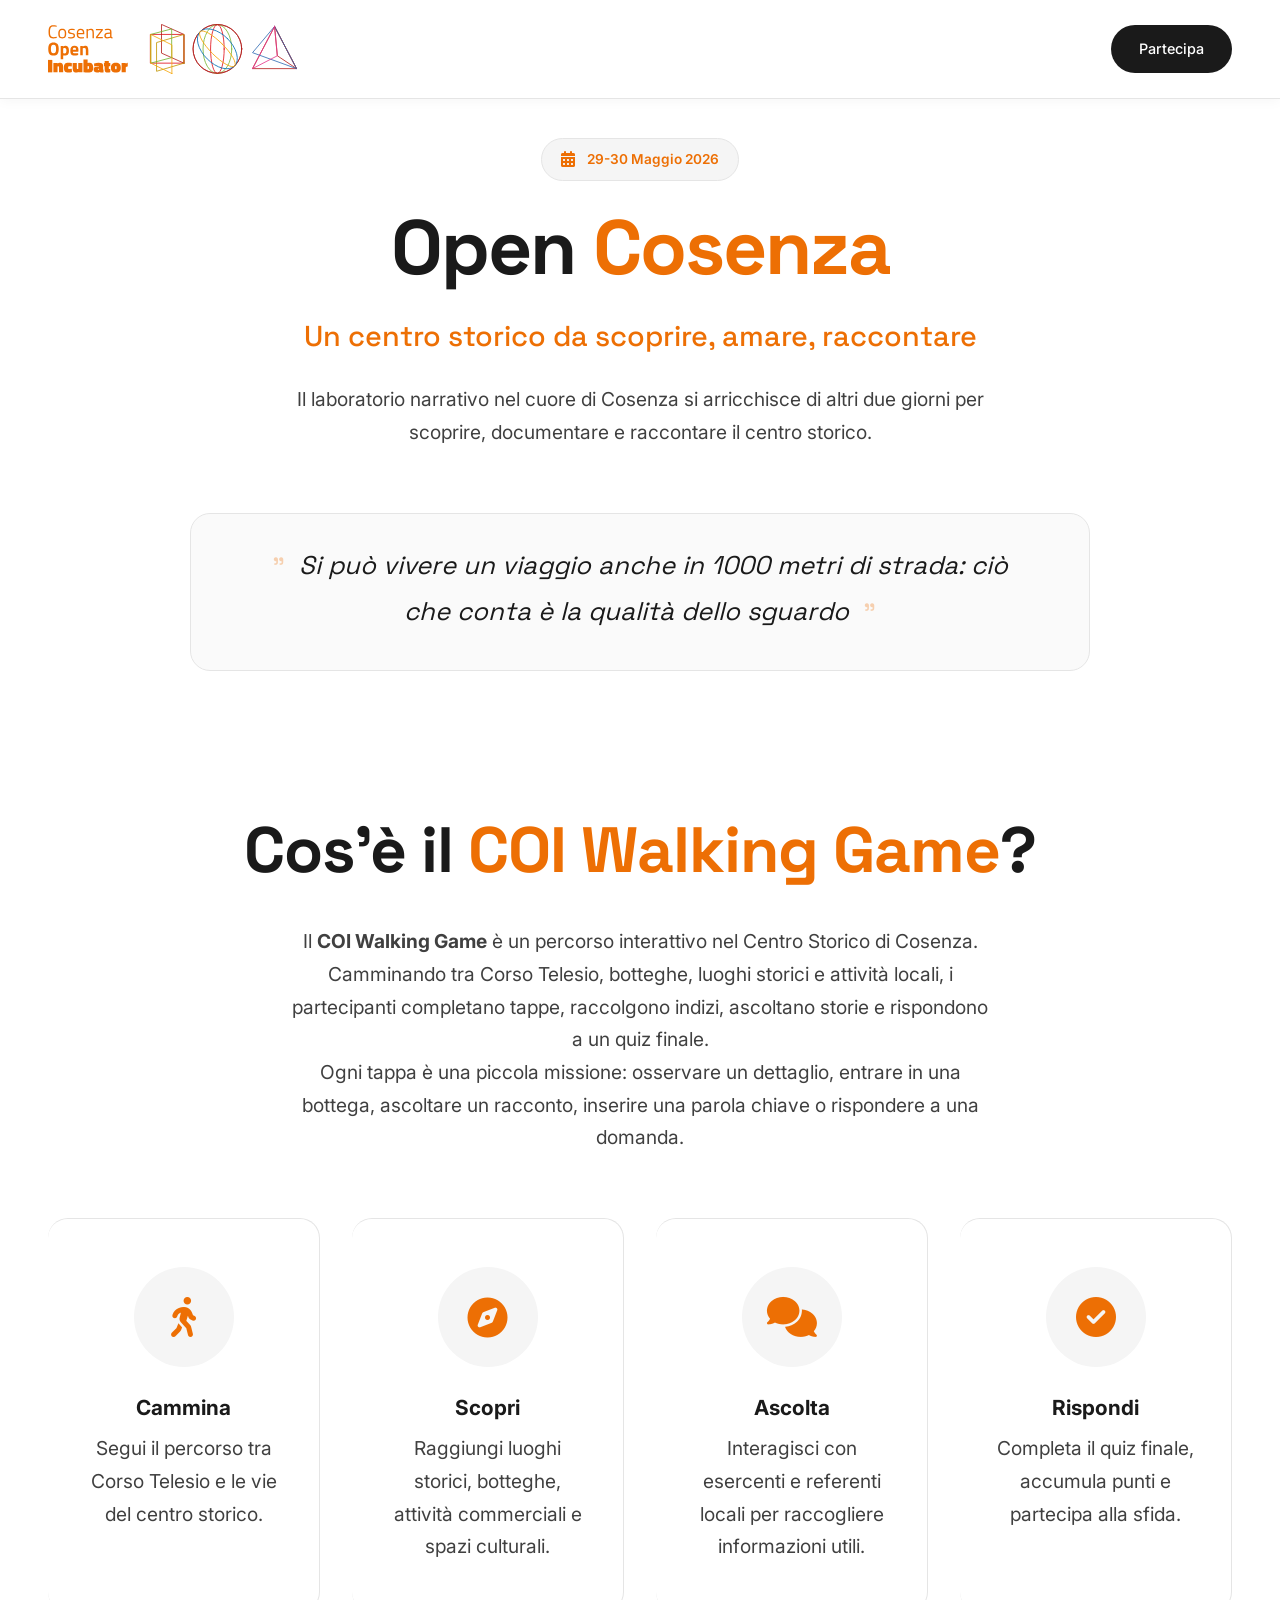
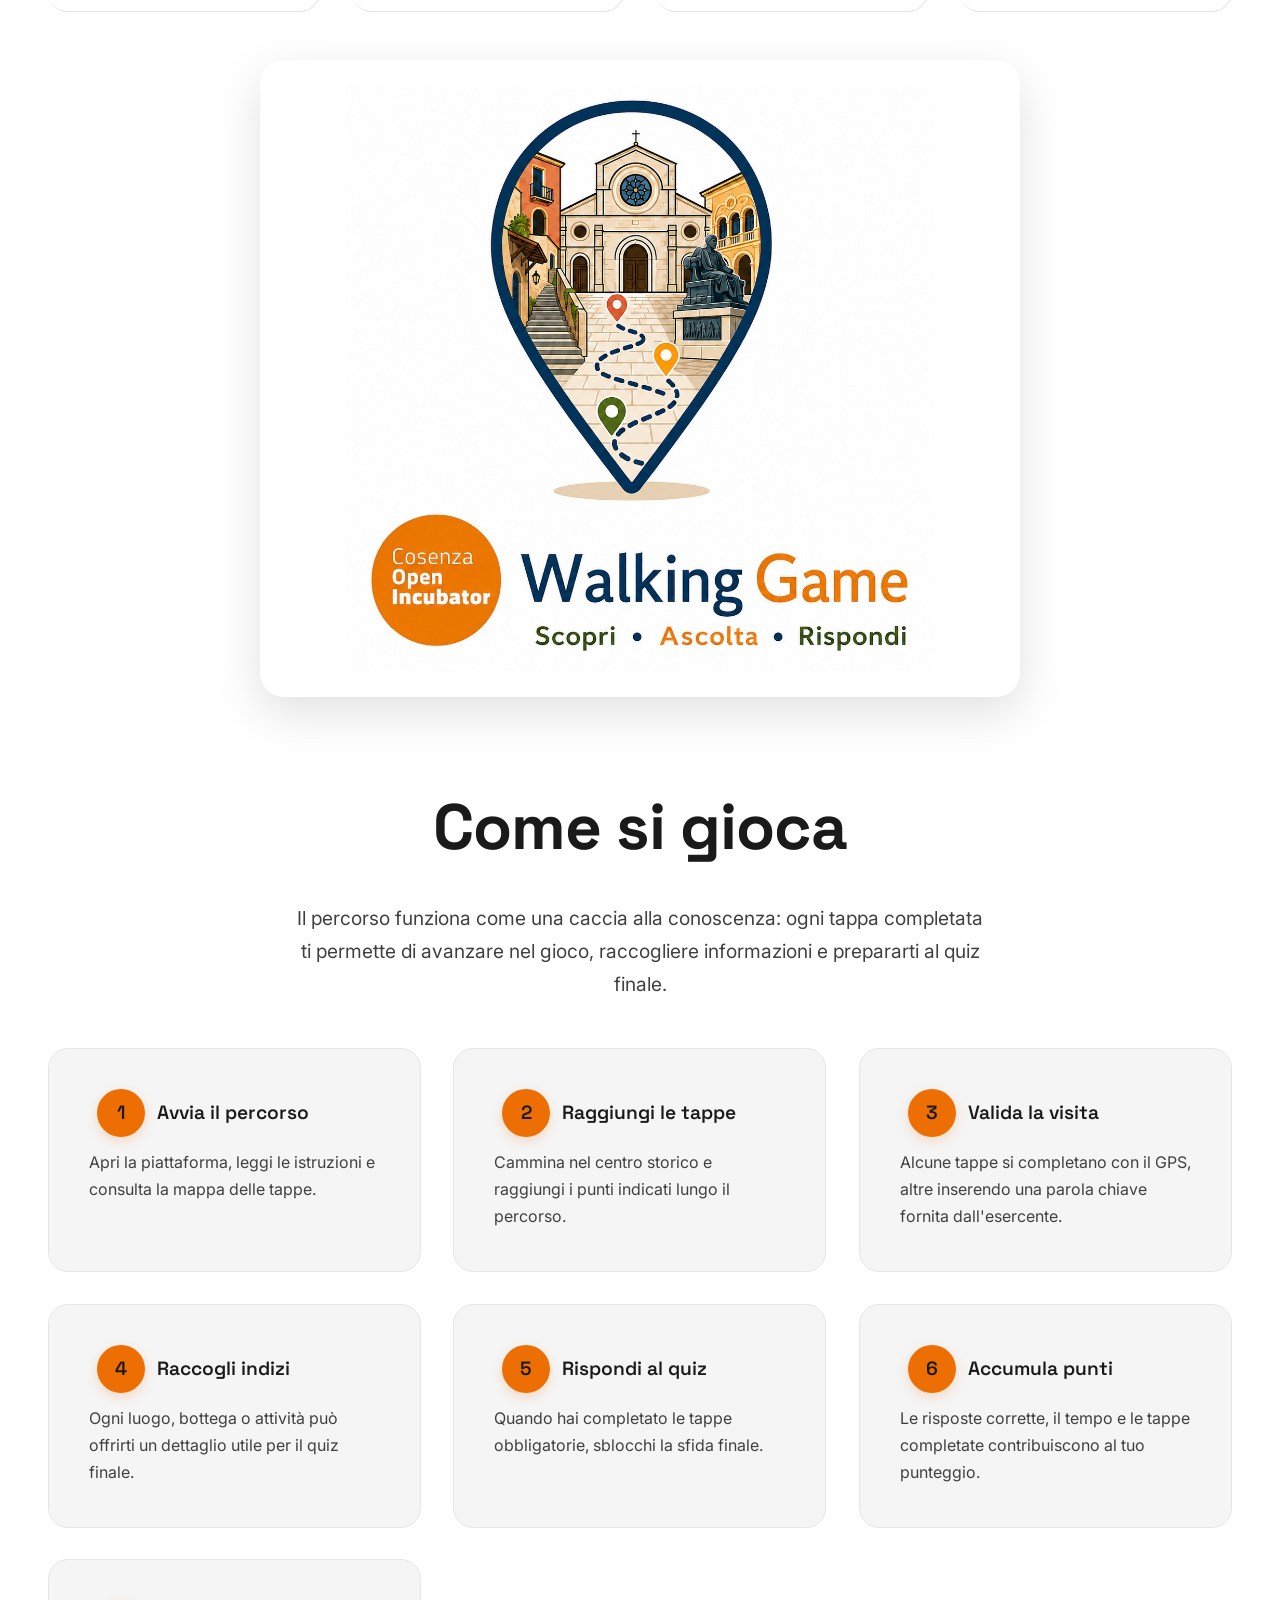
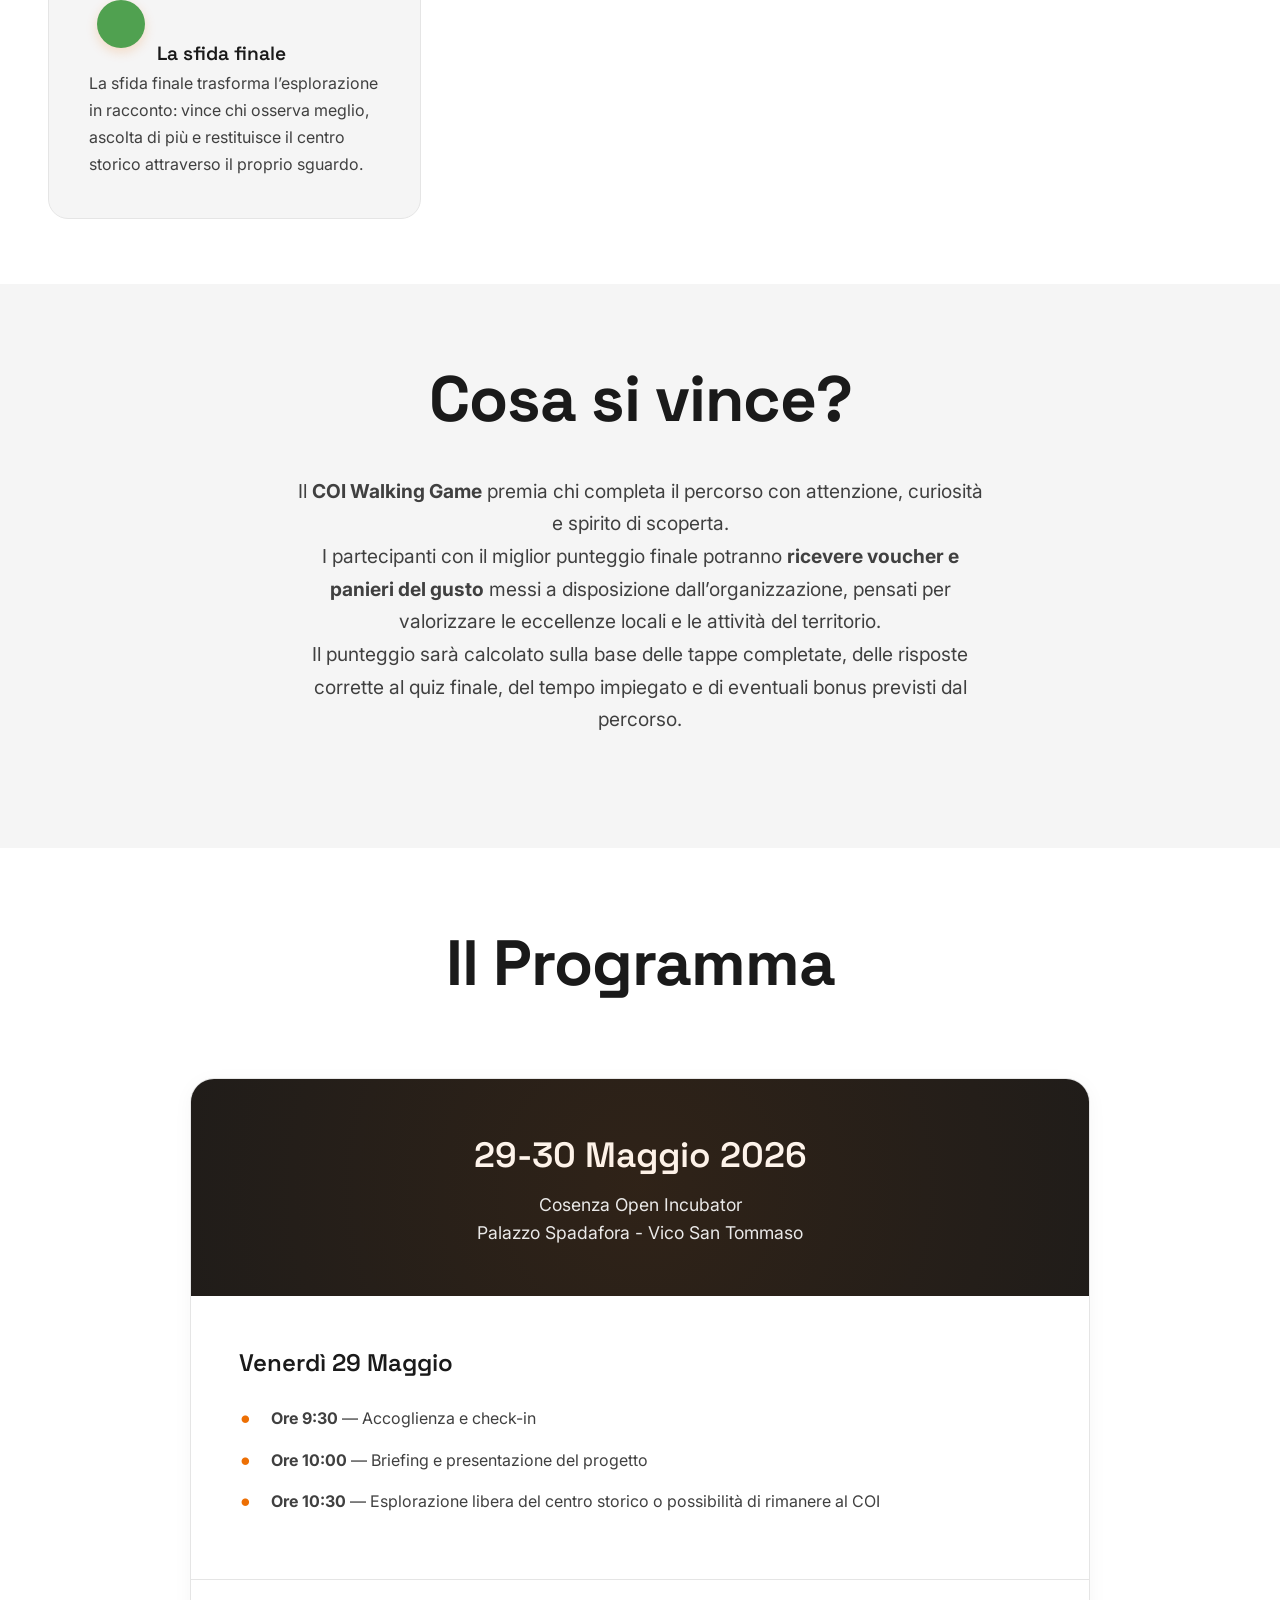
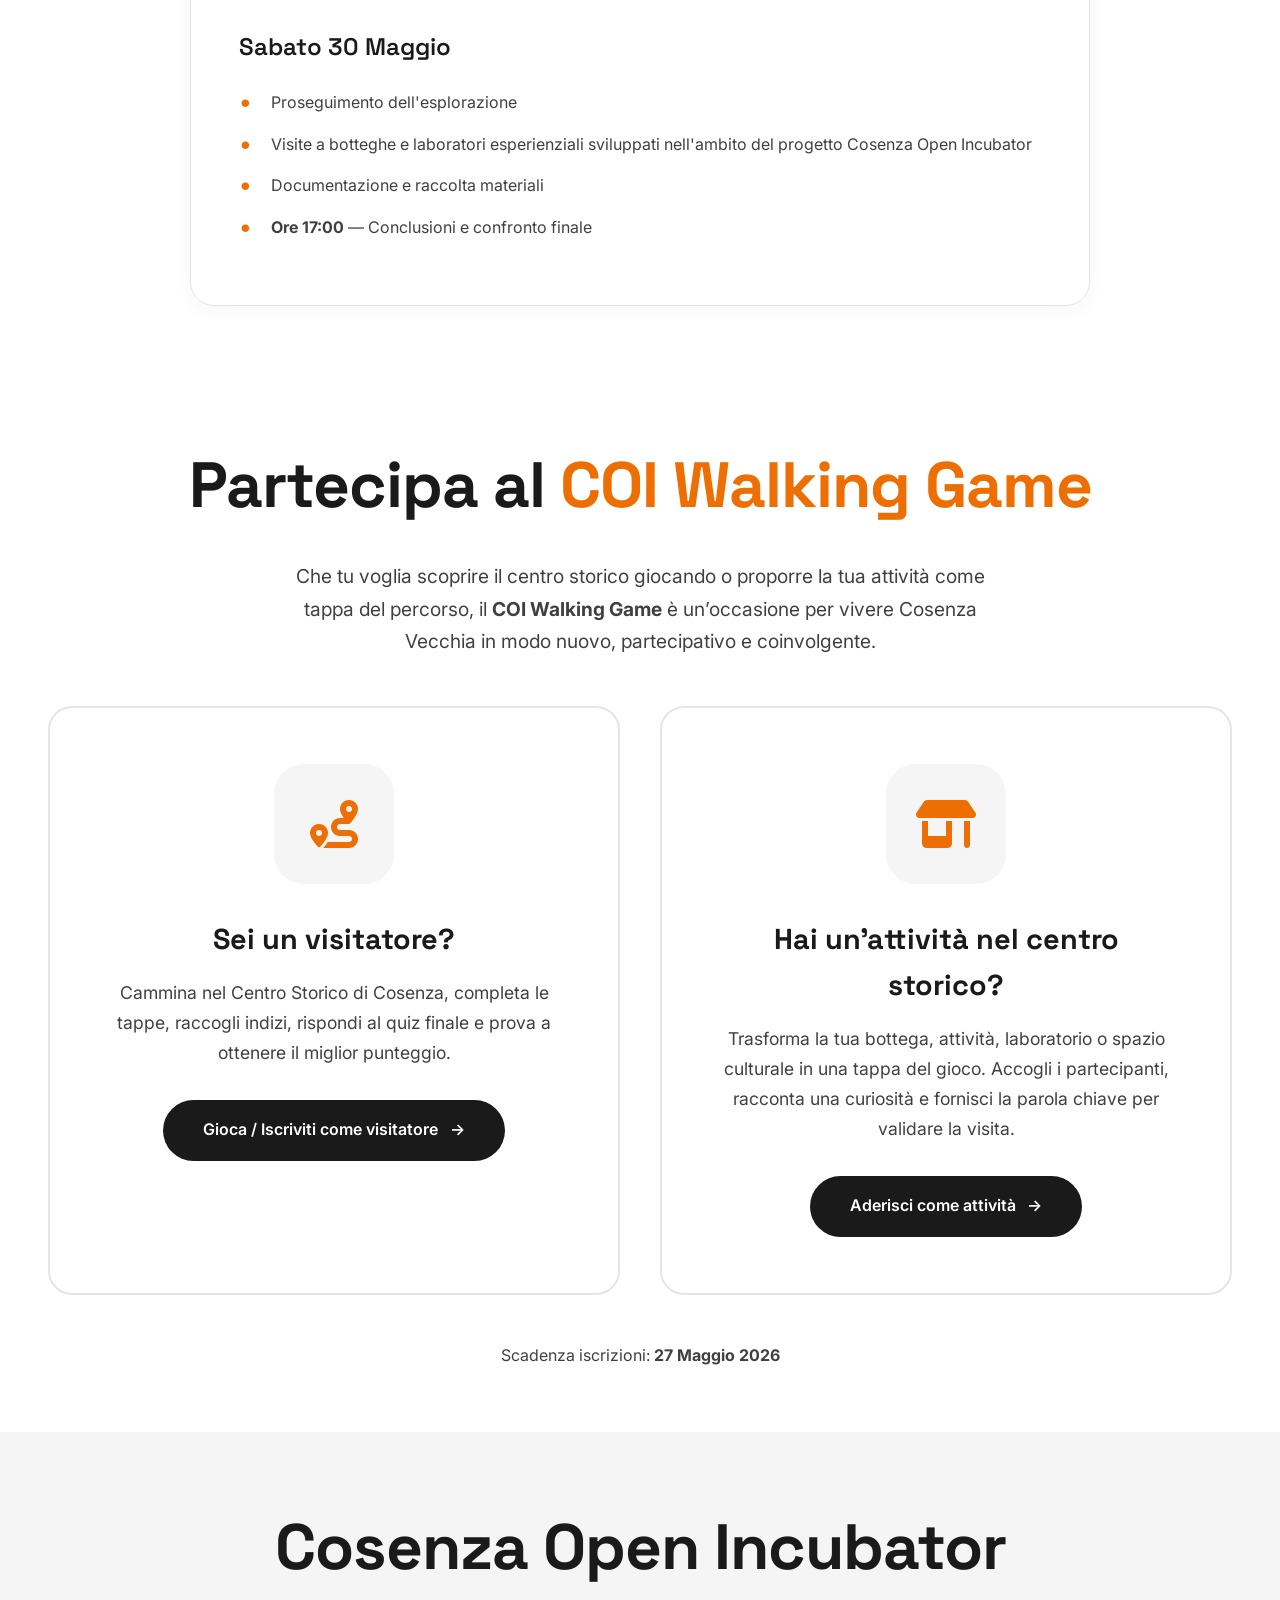
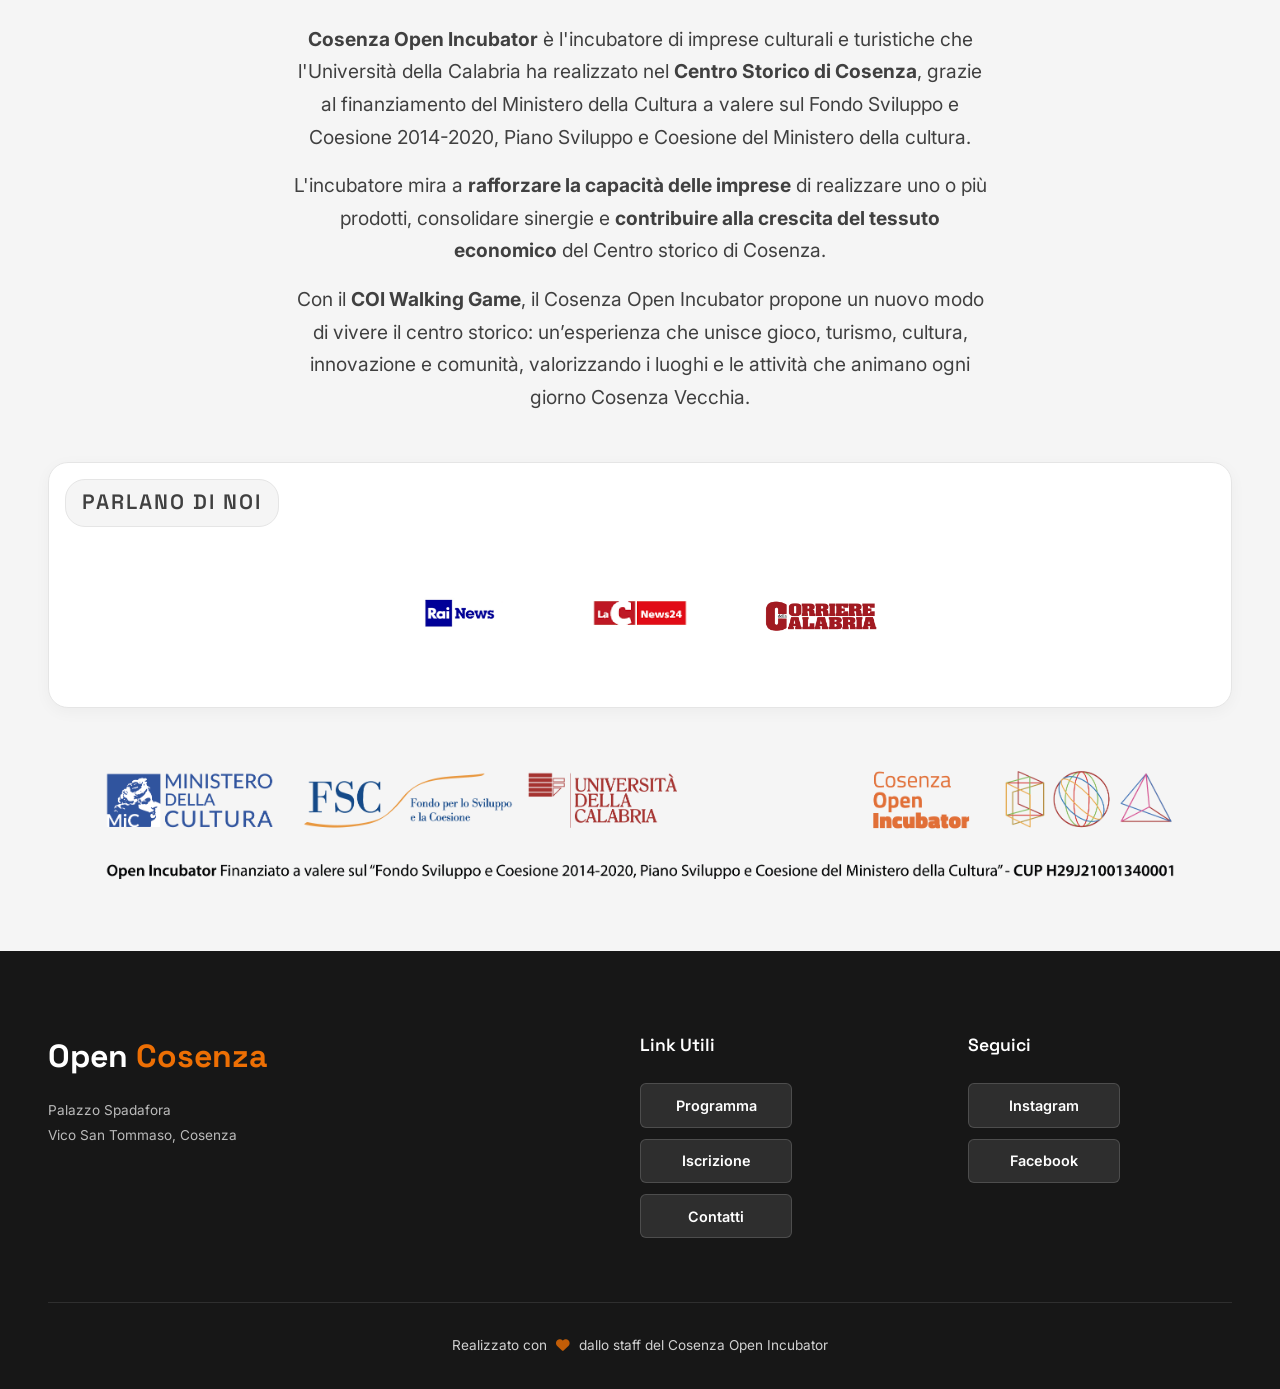
==== commit 39655f0b: "aaa" ====
--- a/index.html
+++ b/index.html
@@ -30,16 +30,16 @@
             </div>
             <h1>Open <span>Cosenza</span></h1>
             <p class="hero-tagline">Un centro storico da scoprire, amare, raccontare</p>
-            <p class="hero-subtitle">
+            <p class="section-description">
                 Il laboratorio narrativo nel cuore di Cosenza si arricchisce di altri 
                 due giorni per scoprire, documentare e raccontare il centro storico.
             </p>
-            <div class="cta-group" style="justify-content: center;">
+            <!-- <div class="cta-group" style="justify-content: center;">
                 <a href="#come-funziona" class="btn-primary">
                     <span>Scopri come funziona</span>
                     <span aria-hidden="true">→</span>
                 </a>
-            </div>
+            </div> -->
         </div>
     </section>
 
@@ -49,8 +49,8 @@
             <div class="quote-section fade-in">
                 <p class="quote-text">
                     <span class="quote-mark quote-mark-open">"</span>
-                    Si può vivere un viaggio anche in 1000 metri di strada: 
-                    ciò che conta è la qualità dello sguardo
+                    <i> Si può vivere un viaggio anche in 1000 metri di strada: 
+                    ciò che conta è la qualità dello sguardo </i>
                     <span class="quote-mark quote-mark-close">"</span>
                 </p>
             </div>
@@ -58,7 +58,7 @@
     </section>
 
     <!-- Come Funziona -->
-    <section class="section section-alt" id="come-funziona">
+    <section class="section section-alt" id="come-funziona" style="display:none;">
         <div class="container">
             <div class="section-header">
                 <!-- <div class="section-tag">Come Funziona</div>
@@ -70,7 +70,7 @@
                     tappe, racconti, osservazione e gioco.
                 </p>
             </div>
-
+\
             <!-- Toggle -->
             <div class="toggle-container">
                 <button class="toggle-btn active" data-target="visitatore">Partecipa come visitatore</button>
@@ -184,12 +184,13 @@
         </div>
     </section>
 
-    <!-- Esperienza -->
+    <!-- Cos'è il COI Walking Game? -->
     <section class="section">
         <div class="container">
             <div class="section-header">
-                <div class="section-tag">L'Esperienza</div>
-                <h2 class="section-title">Un gioco urbano da vivere camminando</h2>
+                <!-- <div class="section-tag">L'Esperienza</div> -->
+                <h2 class="section-title">Cos'è il <span style="color: var(--accent);">COI Walking Game</span>?</h2>
+
                 <p class="section-description">
                     Il <strong>COI Walking Game</strong> è un percorso interattivo nel 
                     Centro Storico di Cosenza. Camminando tra Corso Telesio, botteghe, 
@@ -203,7 +204,38 @@
                 </p>
             </div>
 
-            <figure class="walking-game-showcase fade-in">
+            <div class="output-grid">
+                <div class="output-item fade-in">
+                    <span class="output-icon"><i class="fas fa-walking"></i></span>
+                    <h3 style="font-size: 1.3rem; margin-bottom: 0.5rem;">Cammina</h3>
+                    <p class="section-description" style="margin-bottom: 0;">
+                        Segui il percorso tra Corso Telesio e le vie del centro storico.
+                    </p>
+                </div>
+                <div class="output-item fade-in">
+                    <span class="output-icon"><i class="fas fa-compass"></i></span>
+                    <h3 style="font-size: 1.3rem; margin-bottom: 0.5rem;">Scopri</h3>
+                    <p class="section-description" style="margin-bottom: 0;">
+                        Raggiungi luoghi storici, botteghe, attività commerciali e spazi culturali.
+                    </p>
+                </div>
+                <div class="output-item fade-in">
+                    <span class="output-icon"><i class="fas fa-comments"></i></span>
+                    <h3 style="font-size: 1.3rem; margin-bottom: 0.5rem;">Ascolta</h3>
+                    <p class="section-description" style="margin-bottom: 0;">
+                        Interagisci con esercenti e referenti locali per raccogliere informazioni utili.
+                    </p>
+                </div>
+                <div class="output-item fade-in">
+                    <span class="output-icon"><i class="fas fa-check-circle"></i></span>
+                    <h3 style="font-size: 1.3rem; margin-bottom: 0.5rem;">Rispondi</h3>
+                    <p class="section-description" style="margin-bottom: 0;">
+                        Completa il quiz finale, accumula punti e partecipa alla sfida.
+                    </p>
+                </div>
+            </div>
+
+            <figure class="walking-game-showcase fade-in" style="margin-bottom: 3.5rem;">
                 <img
                     src="walking-game.jpg"
                     alt="COI Walking Game — Scopri, Ascolta, Rispondi"
@@ -213,39 +245,8 @@
                     decoding="async"
                 >
             </figure>
-
-            <div class="output-grid">
-                <div class="output-item fade-in">
-                    <span class="output-icon"><i class="fas fa-walking"></i></span>
-                    <h3 style="font-size: 1.3rem; margin-bottom: 0.5rem;">Cammina</h3>
-                    <p class="section-description" style="margin-bottom: 0;">
-                        Segui il percorso tra Corso Telesio e le vie del centro storico.
-                    </p>
-                </div>
-                <div class="output-item fade-in">
-                    <span class="output-icon"><i class="fas fa-compass"></i></span>
-                    <h3 style="font-size: 1.3rem; margin-bottom: 0.5rem;">Scopri</h3>
-                    <p class="section-description" style="margin-bottom: 0;">
-                        Raggiungi luoghi storici, botteghe, attività commerciali e spazi culturali.
-                    </p>
-                </div>
-                <div class="output-item fade-in">
-                    <span class="output-icon"><i class="fas fa-comments"></i></span>
-                    <h3 style="font-size: 1.3rem; margin-bottom: 0.5rem;">Ascolta</h3>
-                    <p class="section-description" style="margin-bottom: 0;">
-                        Interagisci con esercenti e referenti locali per raccogliere informazioni utili.
-                    </p>
-                </div>
-                <div class="output-item fade-in">
-                    <span class="output-icon"><i class="fas fa-check-circle"></i></span>
-                    <h3 style="font-size: 1.3rem; margin-bottom: 0.5rem;">Rispondi</h3>
-                    <p class="section-description" style="margin-bottom: 0;">
-                        Completa il quiz finale, accumula punti e partecipa alla sfida.
-                    </p>
-                </div>
-            </div>
-
-            <div class="how-to-play fade-in" style="margin-top: 4rem;">
+            
+            <div class="how-to-play fade-in" style="margin-top: 5rem;">
                 <div class="section-header">
                     <h2 class="section-title">Come si gioca</h2>
                     <p class="section-description">
@@ -256,48 +257,43 @@
                 <div class="game-steps-grid">
                     <div class="game-step fade-in">
                         <span class="game-step-number">1</span>
-                        <h3>Avvia il percorso</h3>
+                        <span>Avvia il percorso</span>
                         <p>Apri la piattaforma, leggi le istruzioni e consulta la mappa delle tappe.</p>
                     </div>
                     <div class="game-step fade-in">
                         <span class="game-step-number">2</span>
-                        <h3>Raggiungi le tappe</h3>
+                        <span>Raggiungi le tappe</span>
                         <p>Cammina nel centro storico e raggiungi i punti indicati lungo il percorso.</p>
                     </div>
                     <div class="game-step fade-in">
                         <span class="game-step-number">3</span>
-                        <h3>Valida la visita</h3>
+                        <span>Valida la visita</span>
                         <p>Alcune tappe si completano con il GPS, altre inserendo una parola chiave fornita dall'esercente.</p>
                     </div>
                     <div class="game-step fade-in">
                         <span class="game-step-number">4</span>
-                        <h3>Raccogli indizi</h3>
+                        <span>Raccogli indizi</span>
                         <p>Ogni luogo, bottega o attività può offrirti un dettaglio utile per il quiz finale.</p>
                     </div>
                     <div class="game-step fade-in">
                         <span class="game-step-number">5</span>
-                        <h3>Rispondi al quiz</h3>
+                        <span>Rispondi al quiz</span>
                         <p>Quando hai completato le tappe obbligatorie, sblocchi la sfida finale.</p>
                     </div>
                     <div class="game-step fade-in">
                         <span class="game-step-number">6</span>
-                        <h3>Accumula punti</h3>
+                        <span>Accumula punti</span>
                         <p>Le risposte corrette, il tempo e le tappe completate contribuiscono al tuo punteggio.</p>
                     </div>
-                </div>
-            </div>
-
-            <div class="cta-banner fade-in">
-                <h3>La sfida finale</h3>
-                <p>
-                    Alla fine del percorso si sblocca il quiz conclusivo. Le domande si basano sulle
-                    informazioni raccolte durante le tappe: dettagli osservati, racconti ascoltati,
-                    parole chiave e curiosità scoperte lungo il cammino.
-                </p>
-                <p>
-                    Il punteggio finale tiene conto delle tappe completate, delle risposte corrette,
-                    del tempo impiegato e degli eventuali bonus.
-                </p>
+                    <div class="game-step fade-in">
+                        <span class="game-step-number" style="background-color: rgb(80, 161, 80);"></span>
+                        <span>La sfida finale</span>
+                        <p>
+                            La sfida finale trasforma l’esplorazione in racconto: vince chi osserva meglio, 
+                            ascolta di più e restituisce il centro storico attraverso il proprio sguardo.
+                        </p>
+                    </div>
+                </div>
             </div>
         </div>
     </section>
@@ -306,40 +302,17 @@
     <section class="section section-alt">
         <div class="container">
             <div class="section-header">
-                <div class="section-tag">Tag?</div>
-                <h2 class="section-title">Titolo?</h2>
-                <!-- <p class="section-description">
-                    Descrizione?
-                </p> -->
-            </div>
-
-            <div class="cards-grid" style="margin-top: 0;">
-                <div class="card fade-in">
-                    <div class="card-icon card-icon--logo">
-                        <img src="logo-coi.svg" alt="Cosenza Open Incubator">
-                    </div>
-                    <h3>Cosenza Open Incubator</h3>
-                    <p>
-                        Punto di partenza o arrivo del percorso. Qui scopri il legame tra
-                        innovazione, cultura, turismo e centro storico.
-                    </p>
-                </div>
-                <div class="card fade-in">
-                    <div class="card-icon card-icon--logo"><i class="fas fa-map-marker-alt"></i></div>
-                    <h3>Luoghi storici</h3>
-                    <p>
-                        Piazze, chiese, scorci, portali, scalinate e dettagli urbani diventano
-                        parte della sfida. Osserva il territorio e raccogli indizi.
-                    </p>
-                </div>
-                <div class="card fade-in">
-                    <div class="card-icon card-icon--logo"><i class="fas fa-store"></i></div>
-                    <h3>Botteghe e attività locali</h3>
-                    <p>
-                        Entra nelle attività aderenti, ascolta una storia, scopri un prodotto
-                        o una curiosità e ricevi la parola chiave per validare la tappa.
-                    </p>
-                </div>
+                <h2 class="section-title">Cosa si vince?</h2>
+                <p class="section-description">
+                    Il <strong>COI Walking Game</strong> premia chi completa il percorso con attenzione, 
+                    curiosità e spirito di scoperta. <br>
+                    I partecipanti con il miglior punteggio finale potranno <strong>ricevere voucher 
+                    e panieri del gusto</strong> messi a disposizione dall’organizzazione, pensati per 
+                    valorizzare le eccellenze locali e le attività del territorio. <br>
+                    Il punteggio sarà calcolato sulla base delle tappe completate, delle 
+                    risposte corrette al quiz finale, del tempo impiegato e di eventuali 
+                    bonus previsti dal percorso.
+                </p>
             </div>
         </div>
     </section>
@@ -348,7 +321,6 @@
     <section class="section" id="programma">
         <div class="container">
             <div class="section-header">
-                <div class="section-tag">Agenda</div>
                 <h2 class="section-title">Il Programma</h2>
             </div>
 
@@ -379,7 +351,7 @@
             </div>
 
             <!-- Links under program -->
-            <div class="program-links">
+            <!-- <div class="program-links">
                 <a href="#come-funziona" class="btn-primary">
                     <span>Come Funziona</span>
                     <span aria-hidden="true">→</span>
@@ -392,70 +364,7 @@
                     <span>Manifestazione di interesse Attività del centro storico</span>
                     <span aria-hidden="true">→</span>
                 </a>
-            </div>
-        </div>
-    </section>
-
-    <!-- Info -->
-    <section class="section section-alt">
-        <div class="container">
-            <div class="section-header">
-                <div class="section-tag">Info Utili</div>
-                <h2 class="section-title">Titolo?</h2>
-            </div>
-
-            <div class="cards-grid">
-                <div class="card fade-in">
-                    <h3>Come funziona</h3>
-                    <p>
-                        Il gioco si svolge attraverso una mappa interattiva. Ogni tappa propone una missione:
-                        raggiungere un luogo, osservare un dettaglio, entrare in un'attività aderente,
-                        raccogliere una parola chiave o rispondere a una domanda.
-                    </p>
-                </div>
-
-                <div class="card fade-in">
-                    <h3>Dove si svolge</h3>
-                    <p>
-                        Il percorso attraversa il Centro Storico di Cosenza, con particolare attenzione
-                        a Corso Telesio, alle botteghe, agli spazi culturali e ai luoghi simbolici del territorio.
-                    </p>
-                </div>
-
-                <div class="card fade-in">
-                    <h3>Quanto dura</h3>
-                    <p>
-                        La durata stimata è di circa <strong>60–90 minuti</strong>, ma ogni partecipante può vivere
-                        il percorso con il proprio ritmo.
-                    </p>
-                </div>
-
-                <div class="card fade-in">
-                    <h3>Come si validano le tappe</h3>
-                    <p>
-                        Le tappe storico-culturali possono essere validate tramite geolocalizzazione.
-                        Le tappe presso botteghe e attività locali si completano inserendo una parola chiave
-                        fornita dall'esercente.
-                    </p>
-                </div>
-
-                <div class="card fade-in">
-                    <h3>Punteggio e quiz</h3>
-                    <p>
-                        Ogni tappa completata assegna punti. Il quiz finale permette di aumentare il punteggio
-                        e partecipare alla classifica o all'assegnazione di eventuali premi.
-                    </p>
-                </div>
-
-                <div class="card fade-in">
-                    <h3>Rispetto del territorio</h3>
-                    <p>
-                        Il gioco si svolge in luoghi reali e in attività aperte al pubblico. Ti chiediamo
-                        di partecipare con attenzione, rispetto per residenti, esercenti, spazi urbani
-                        e tempi delle attività.
-                    </p>
-                </div>
-            </div>
+            </div> -->
         </div>
     </section>
 
@@ -463,11 +372,11 @@
     <section class="section" id="partecipa">
         <div class="container">
             <div class="section-header">
-                <div class="section-tag">Candidature Aperte</div>
-                <h2 class="section-title">Partecipa al COI Walking Game</h2>
+                <!-- <div class="section-tag">Candidature Aperte</div> -->
+                <h2 class="section-title">Partecipa al <span style="color: var(--accent);">COI Walking Game</span></h2>
                 <p class="section-description">
                     Che tu voglia scoprire il centro storico giocando o proporre la tua 
-                    attività come tappa del percorso, il COI Walking Game è un’occasione 
+                    attività come tappa del percorso, il <strong>COI Walking Game</strong> è un’occasione 
                     per vivere Cosenza Vecchia in modo nuovo, partecipativo e coinvolgente.
                 </p>
             </div>
@@ -475,12 +384,12 @@
             <div class="cta-cards">
                 <div class="cta-card cta-card-primary fade-in">
                     <div class="cta-card-icon"><i class="fas fa-route"></i></div>
-                    <h3>Sei un Visitatore?</h3>
+                    <h3>Sei un visitatore?</h3>
                     <p> 
                         Cammina nel Centro Storico di Cosenza, completa le tappe, raccogli indizi, 
                         rispondi al quiz finale e prova a ottenere il miglior punteggio.
                     </p>
-                    <a href="https://docs.google.com/forms/d/e/1FAIpQLSdY9m4C2n3uPdqWCKX1iPBRWIKTvyds1jn0G_CP-hyjD_DpXg/viewform" target="_blank" class="btn-primary">
+                    <a href="https://geolock.artematlab.org/login" target="_blank" class="btn-primary">
                         Gioca / Iscriviti come visitatore
                         <span>→</span>
                     </a>
@@ -500,13 +409,13 @@
                 </div>
             </div>
 
-            <div class="cta-final-note fade-in">
+            <!-- <div class="cta-final-note fade-in">
                 <p class="cta-final-note-label">Nota finale</p>
                 <p style="font-size: 1.1rem;">
                     Le attività aderenti saranno contattate dal team COI per definire insieme missione,
                     parola chiave, modalità di partecipazione ed eventuali premi o buoni sconto.
                 </p>
-            </div>
+            </div> -->
 
             <p style="color: var(--gray-700); margin-top: 3rem; text-align: center;">
                 Scadenza iscrizioni: <strong>27 Maggio 2026</strong>
@@ -518,7 +427,6 @@
     <section class="section section-alt" id="chi-siamo">
         <div class="container">
             <div class="section-header">
-                <div class="section-tag">Chi Siamo</div>
                 <h2 class="section-title">Cosenza Open Incubator</h2>
                 <p class="section-description">
                     <strong>Cosenza Open Incubator</strong> è l'incubatore di imprese 
@@ -573,7 +481,7 @@
                         <li><a href="#programma">Programma</a></li>
                         <li><a href="#partecipa">Iscrizione</a></li>
                         <li><a href="mailto:coi@unical.it">Contatti</a></li>
-                        <li><a href="Regolamento Open Cosenza.pdf" target="_blank">Regolamento</a></li>
+                        <!-- <li><a href="Regolamento Open Cosenza.pdf" target="_blank">Regolamento</a></li> -->
                     </ul>
                 </div>
 
--- a/style.css
+++ b/style.css
@@ -87,12 +87,11 @@
 /* Hero Section */
 .hero {
     margin-top: 90px;
-    min-height: 60vh;
     display: grid;
     grid-template-columns: 1.2fr 1fr;
     gap: 5rem;
     align-items: start;
-    padding: 3rem 3rem 2rem;
+    padding: 3rem 3rem 0rem;
     max-width: 1400px;
     margin-left: auto;
     margin-right: auto;
@@ -165,7 +164,6 @@
 .hero-subtitle {
     font-size: clamp(1.2rem, 2vw, 1.6rem);
     color: var(--gray-700);
-    margin-bottom: 2.5rem;
     font-weight: 400;
     line-height: 1.5;
 }
@@ -329,8 +327,8 @@
 
 .quote-text {
     font-family: 'Space Grotesk', sans-serif;
-    font-size: clamp(1.6rem, 3vw, 2.4rem);
-    font-weight: 500;
+    font-size: clamp(1.2rem, 2vw, 1.6rem);
+    font-weight: 400;
     color: var(--primary);
     line-height: 1.5;
     position: relative;
@@ -644,7 +642,7 @@
 }
 
 .game-step {
-    background: white;
+    background: var(--gray-100);
     border-radius: 20px;
     padding: 2.5rem;
     border: 1px solid var(--gray-200);
@@ -698,10 +696,11 @@
     box-shadow: 0 6px 16px rgba(237, 111, 4, 0.4);
 }
 
-.game-step h3 {
+.game-step span {
     font-family: 'Space Grotesk', sans-serif;
-    font-size: 1.3rem;
+    font-size: 1.2rem;
     margin-bottom: 0.75rem;
+    margin-left: 0.5rem;
     color: var(--primary);
     font-weight: 600;
 }
@@ -949,7 +948,7 @@
 .cta-banner {
     background: var(--primary);
     color: white;
-    padding: 5rem 3rem;
+    padding: 2rem 2rem;
     border-radius: 24px;
     margin-top: 4rem;
     text-align: center;
@@ -1676,7 +1675,7 @@
     }
 
     .quote-section p {
-        font-size: 1.4rem;
+        font-size: 1.1rem;
     }
 
     .walking-game-showcase {
@@ -1848,4 +1847,6 @@
         max-width: 100%;
         align-items: stretch;
     }
-}+}
+
+
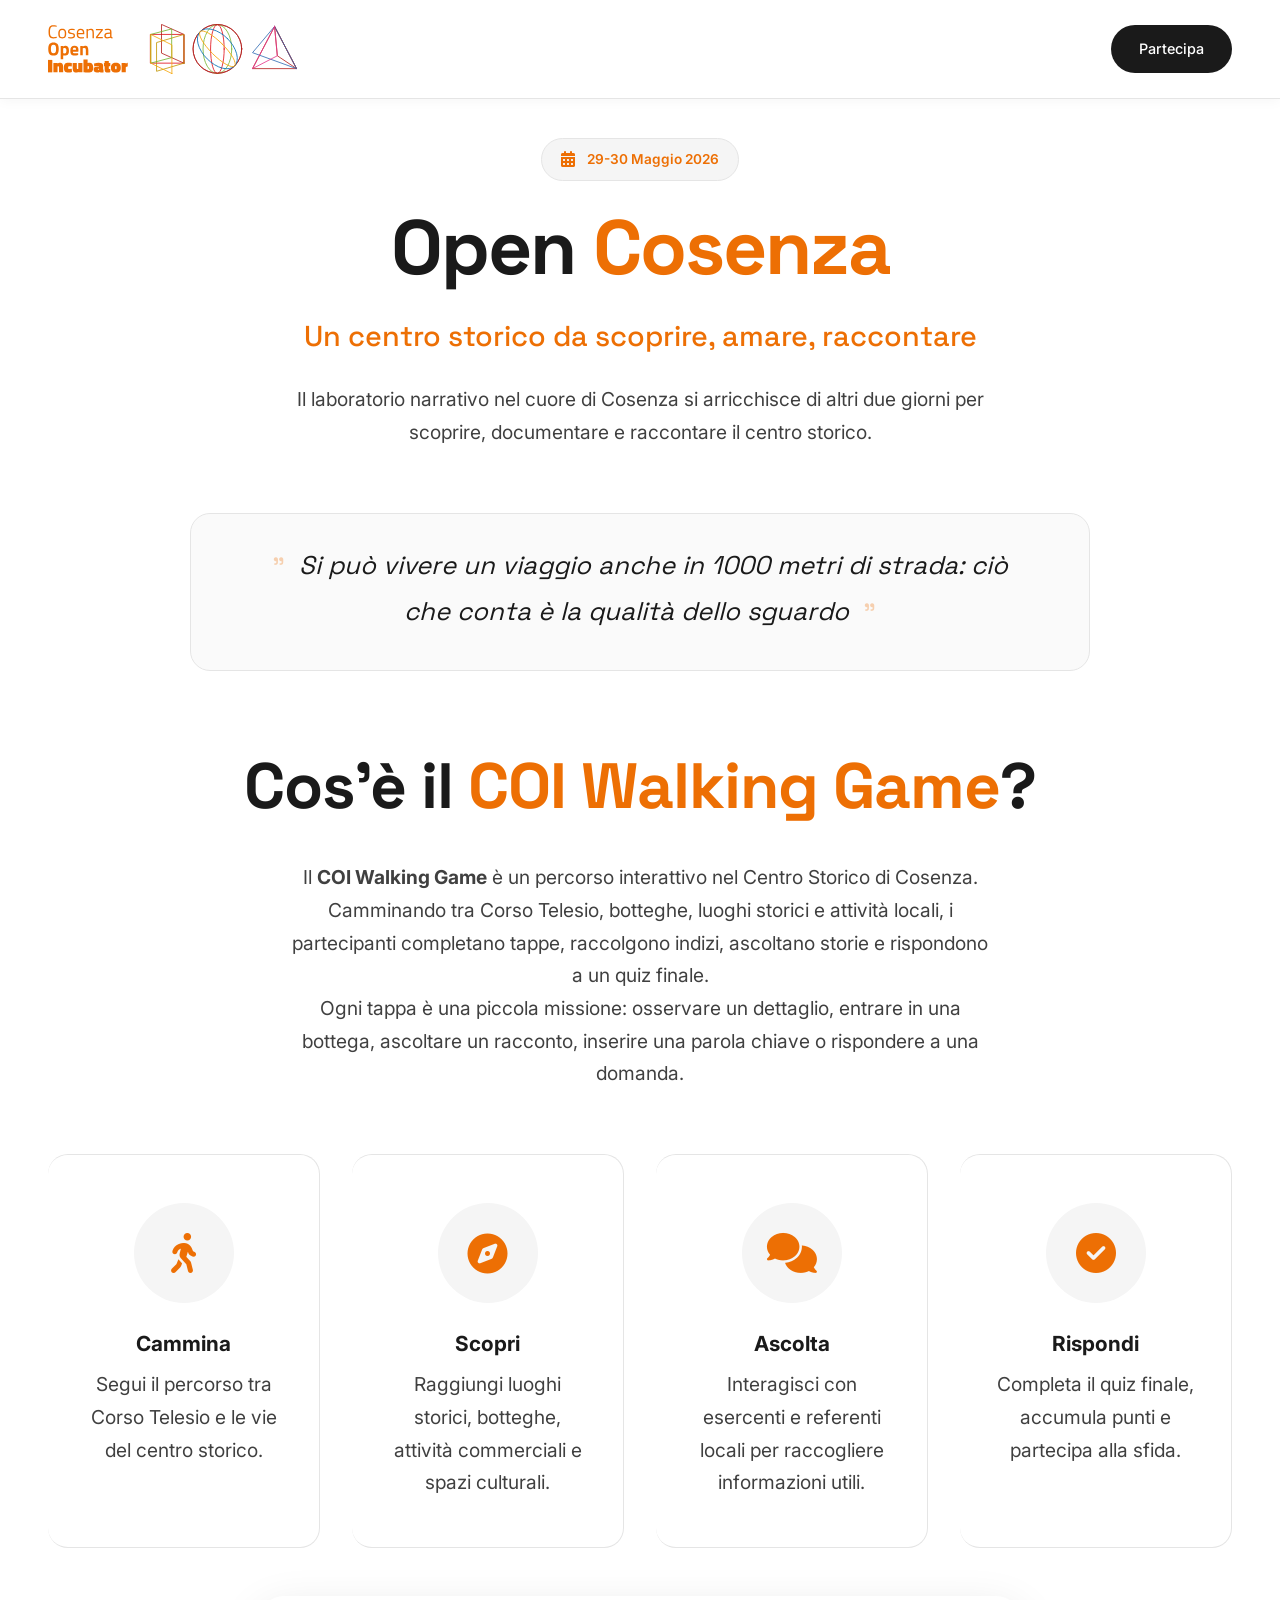
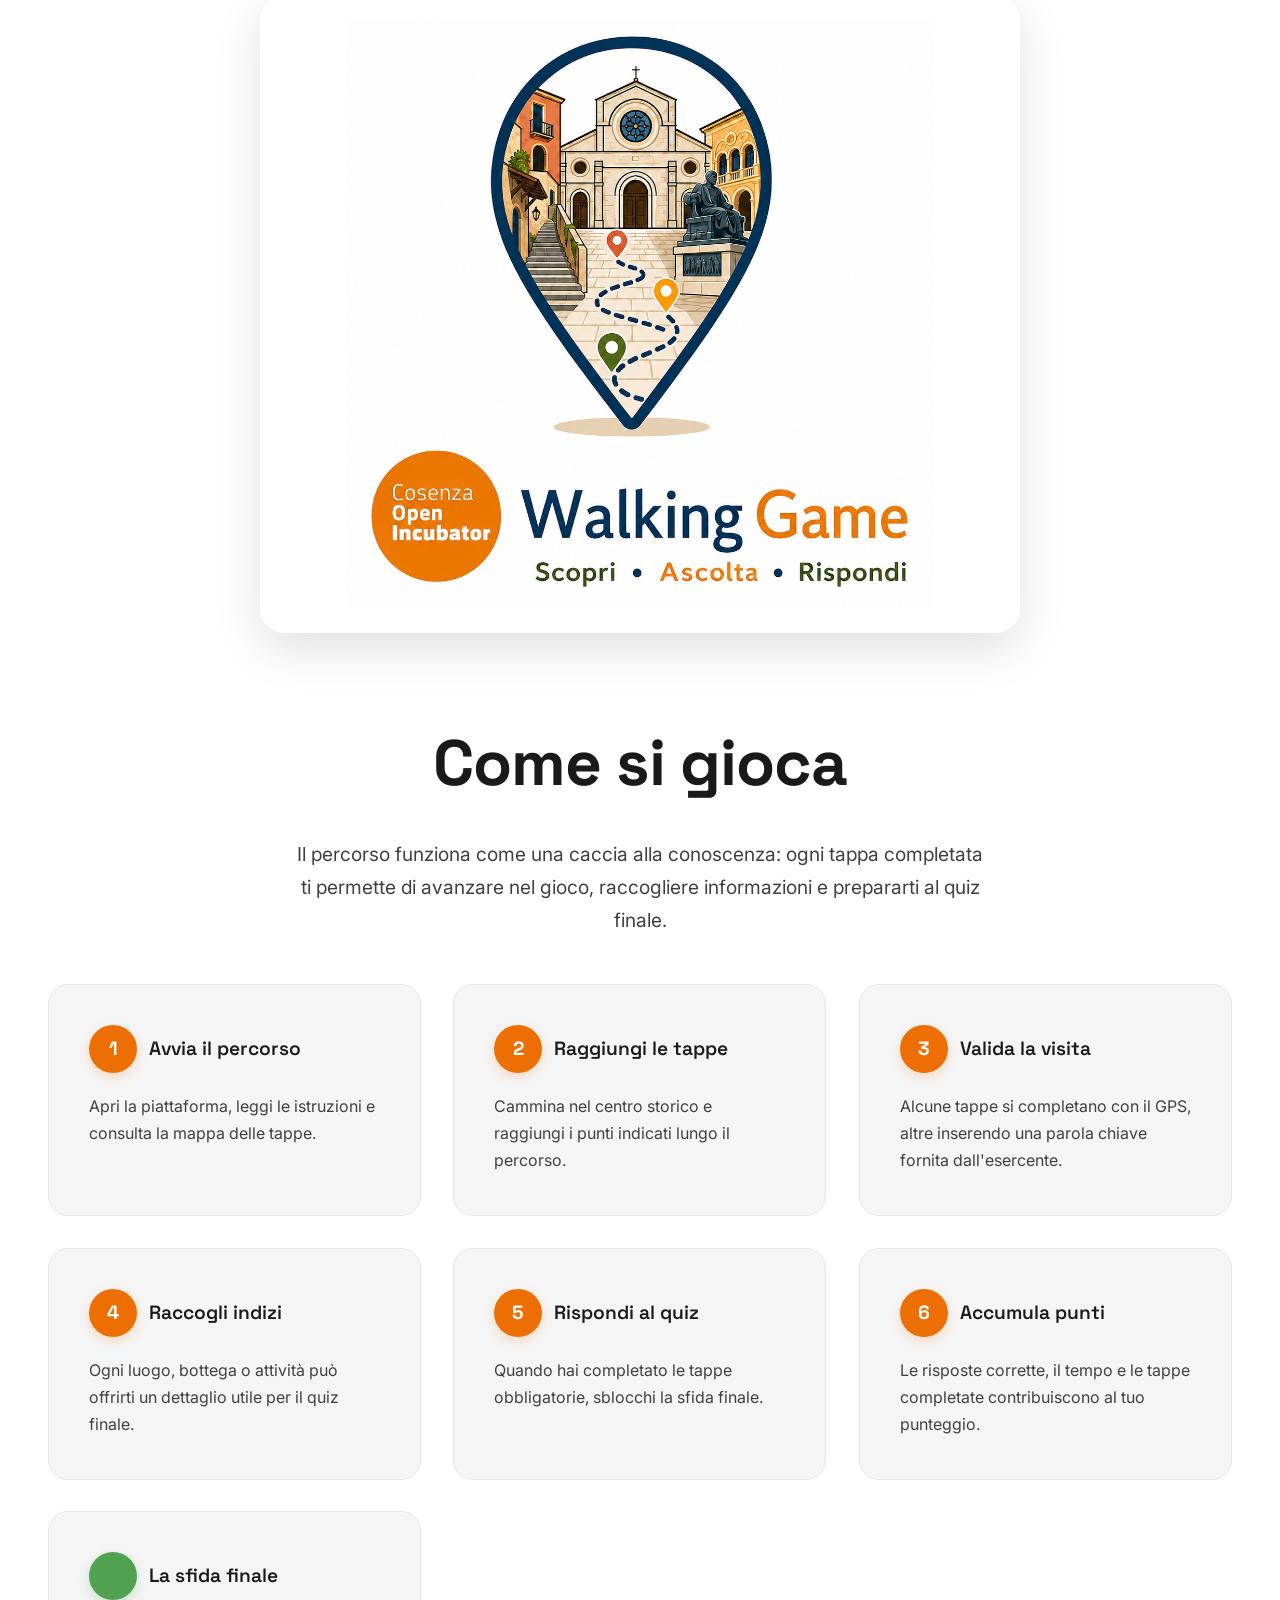
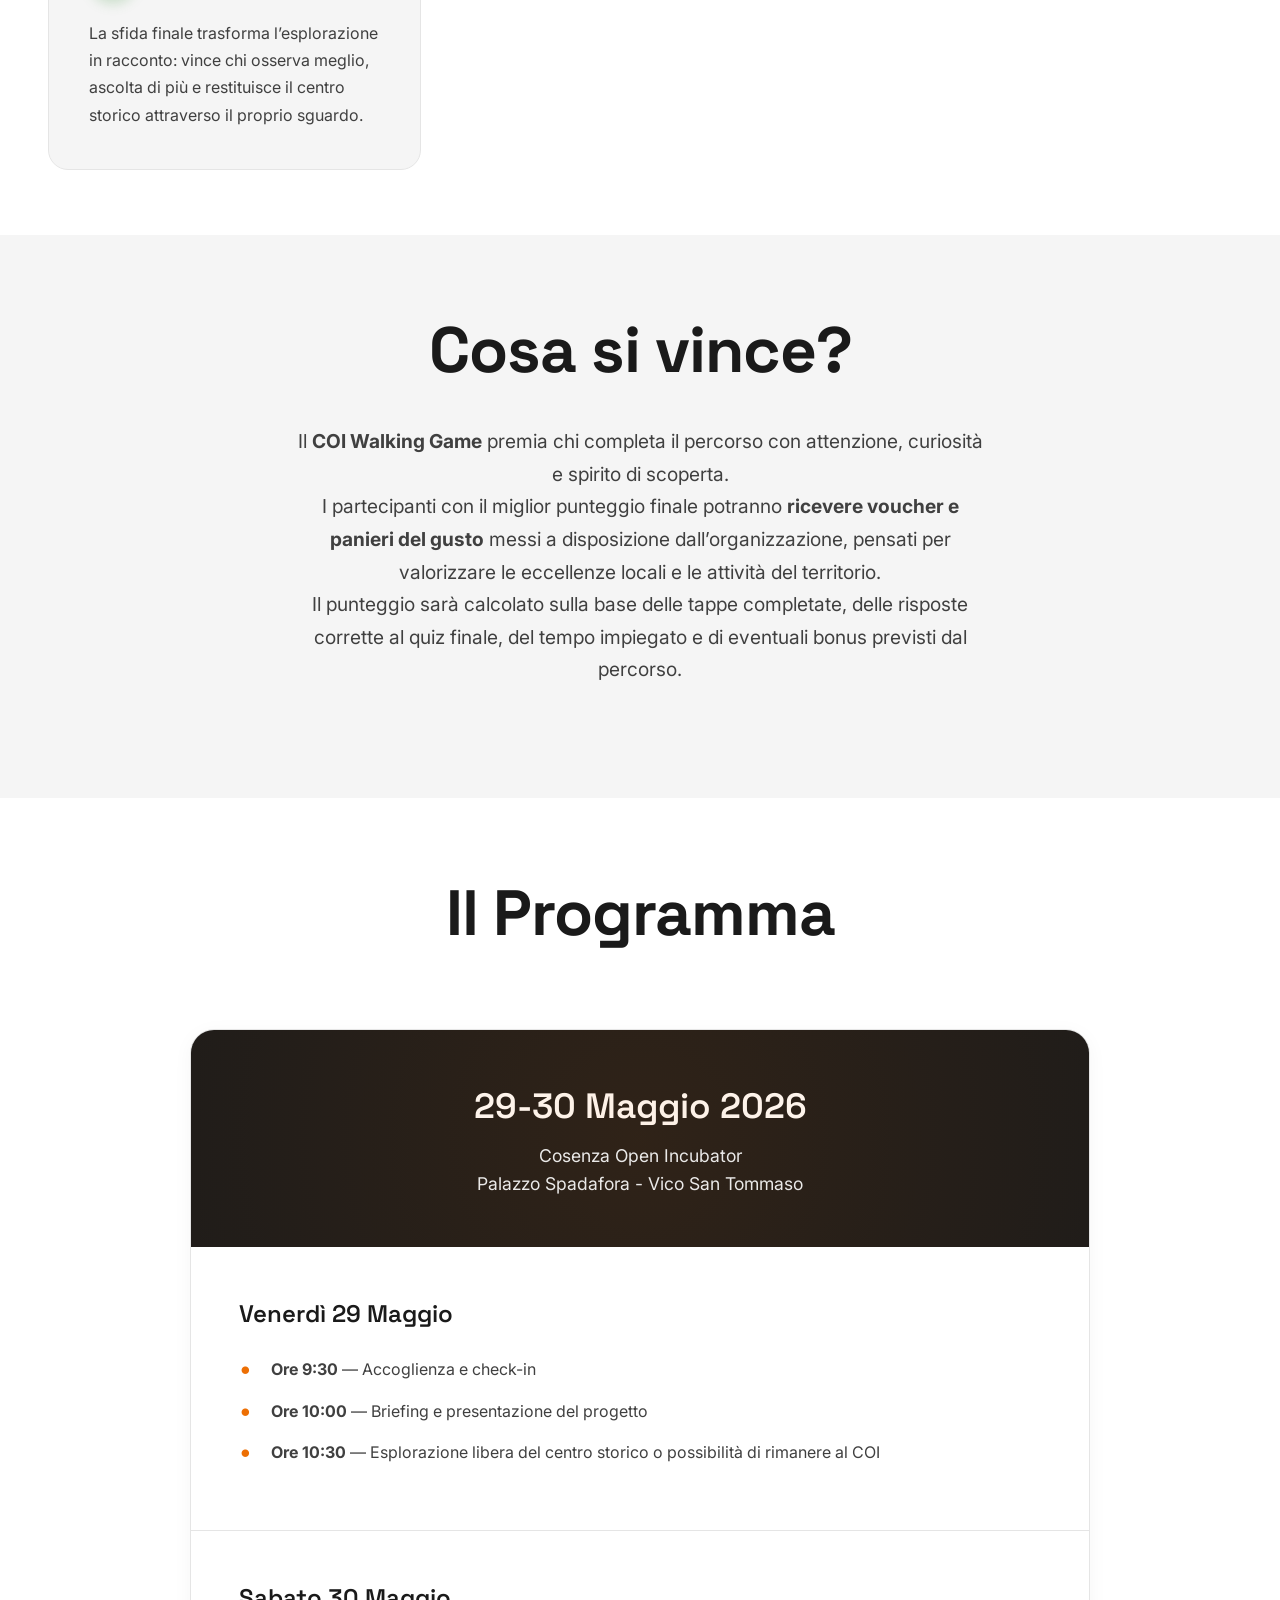
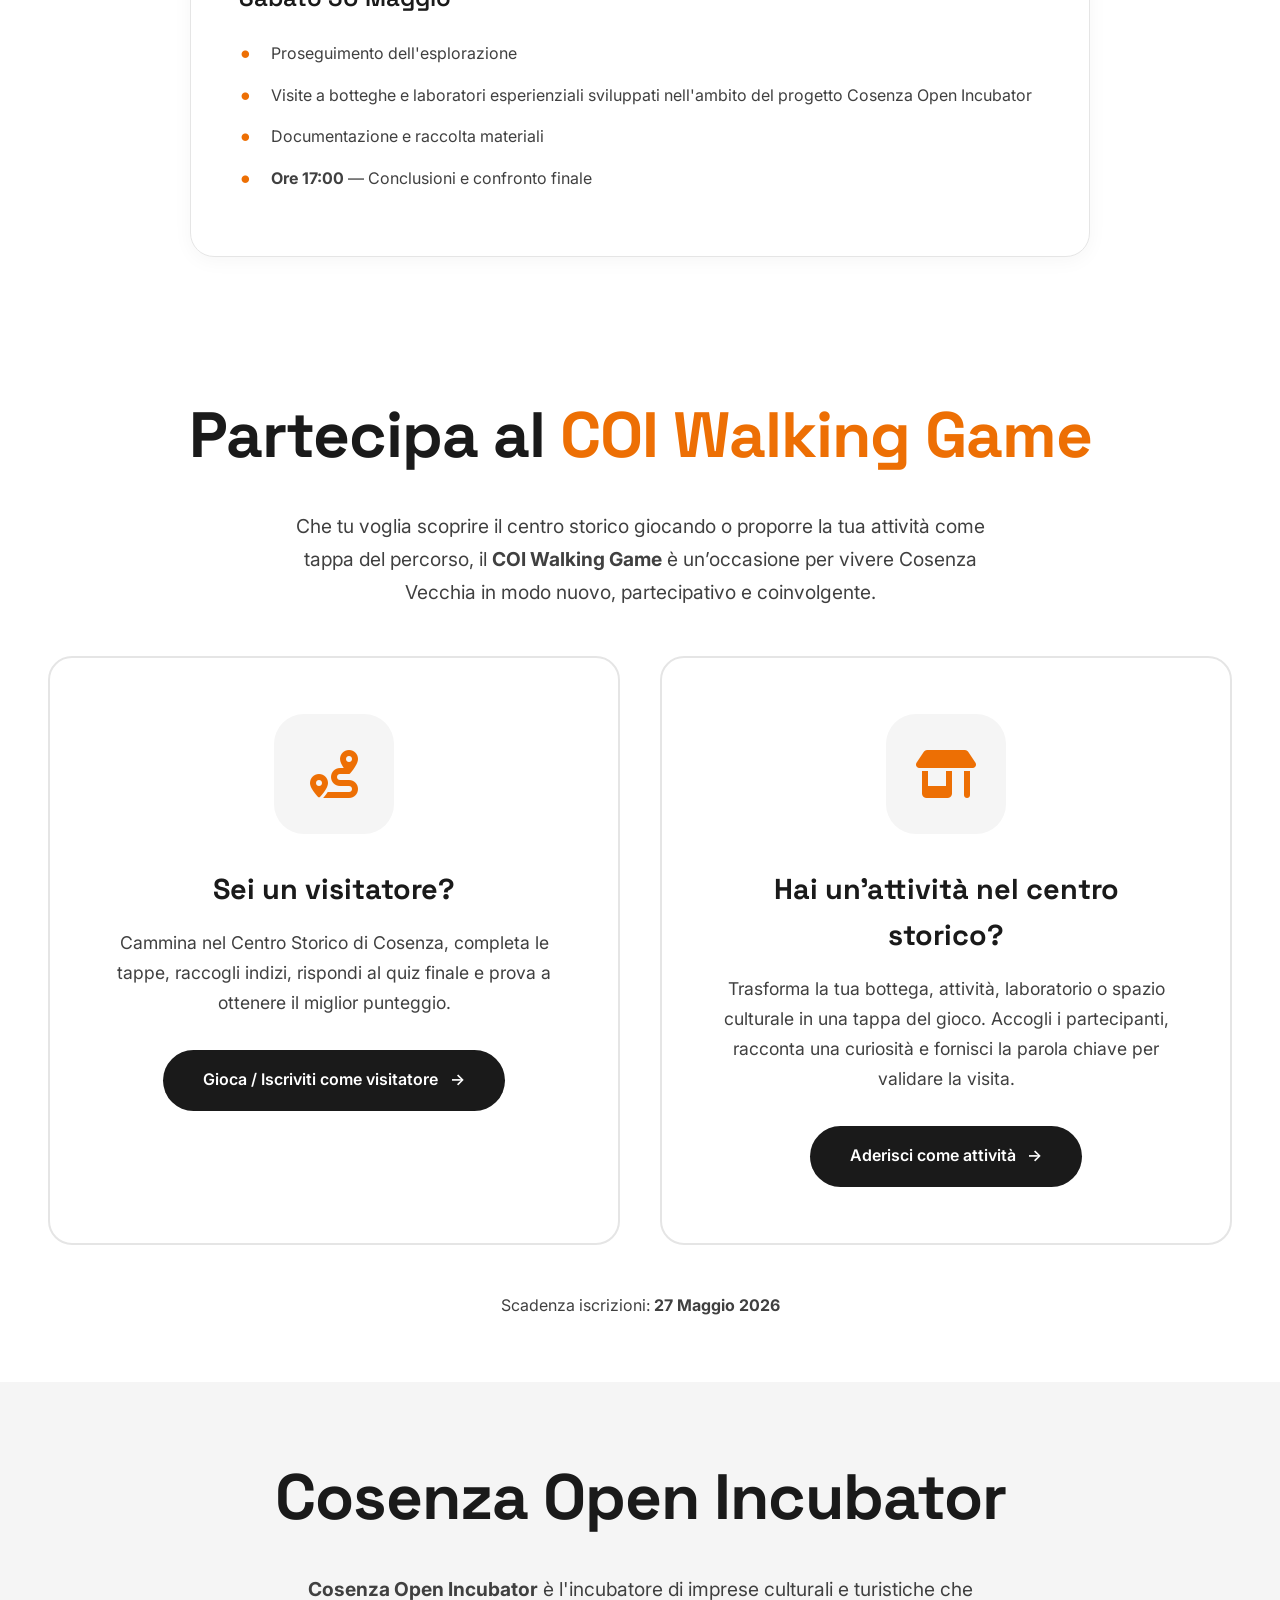
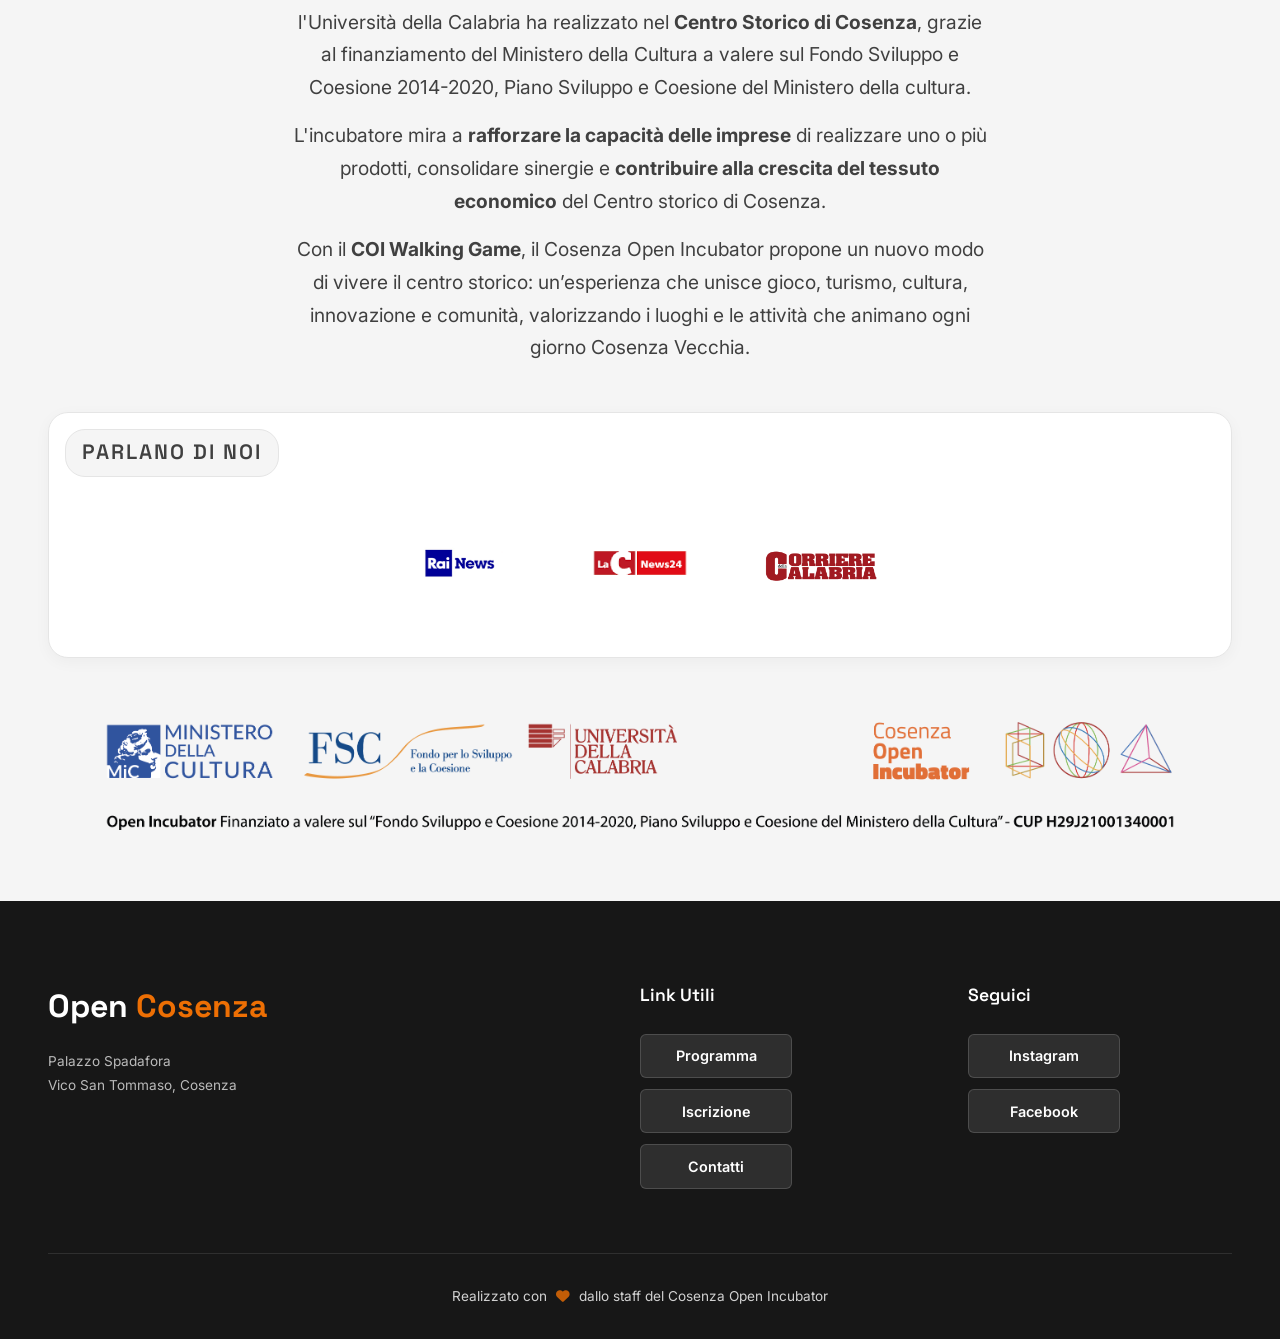
==== commit 528c3dc4: "okk" ====
--- a/index.html
+++ b/index.html
@@ -286,8 +286,10 @@
                         <p>Le risposte corrette, il tempo e le tappe completate contribuiscono al tuo punteggio.</p>
                     </div>
                     <div class="game-step fade-in">
-                        <span class="game-step-number" style="background-color: rgb(80, 161, 80);"></span>
-                        <span>La sfida finale</span>
+                        <div class="game-step-heading">
+                            <span class="game-step-marker" aria-hidden="true"></span>
+                            <span>La sfida finale</span>
+                        </div>
                         <p>
                             La sfida finale trasforma l’esplorazione in racconto: vince chi osserva meglio, 
                             ascolta di più e restituisce il centro storico attraverso il proprio sguardo.
--- a/style.css
+++ b/style.css
@@ -269,6 +269,19 @@
     padding: 4rem 3rem;
 }
 
+/* Riduce lo spazio tra Quote / Come funziona e "Cos'è il COI Walking Game" */
+.section:has(+ #come-funziona) {
+    padding-bottom: 2rem;
+}
+
+#come-funziona {
+    padding-bottom: 2rem;
+}
+
+#come-funziona + .section {
+    padding-top: 2rem;
+}
+
 .section-alt {
     background: var(--gray-100);
 }
@@ -674,13 +687,51 @@
     transform: scaleY(1);
 }
 
-.game-step-number {
+.game-step > span:not(.game-step-number),
+.game-step-heading > span:not(.game-step-marker) {
+    font-family: 'Space Grotesk', sans-serif;
+    font-size: 1.2rem;
+    margin-bottom: 0.75rem;
+    margin-left: 0.5rem;
+    color: var(--primary);
+    font-weight: 600;
+}
+
+.game-step-heading {
+    display: flex;
+    align-items: center;
+    gap: 0.75rem;
+    margin-bottom: 1.25rem;
+}
+
+.game-step-marker {
+    flex-shrink: 0;
+    width: 3rem;
+    height: 3rem;
+    border-radius: 50%;
+    background-color: rgb(80, 161, 80);
+    box-shadow: 0 4px 12px rgba(80, 161, 80, 0.25);
+    transition: transform 0.3s ease, box-shadow 0.3s ease;
+}
+
+.game-step:hover .game-step-marker {
+    transform: scale(1.15);
+    box-shadow: 0 6px 16px rgba(80, 161, 80, 0.35);
+}
+
+.game-step-heading > span:not(.game-step-marker) {
+    margin-bottom: 0;
+    margin-left: 0;
+}
+
+.game-step .game-step-number {
     display: inline-flex;
     align-items: center;
     justify-content: center;
     width: 3rem;
     height: 3rem;
     margin-bottom: 1.25rem;
+    margin-left: 0;
     border-radius: 50%;
     background: var(--accent);
     color: white;
@@ -694,15 +745,6 @@
 .game-step:hover .game-step-number {
     transform: scale(1.15);
     box-shadow: 0 6px 16px rgba(237, 111, 4, 0.4);
-}
-
-.game-step span {
-    font-family: 'Space Grotesk', sans-serif;
-    font-size: 1.2rem;
-    margin-bottom: 0.75rem;
-    margin-left: 0.5rem;
-    color: var(--primary);
-    font-weight: 600;
 }
 
 .game-step p {
@@ -1473,6 +1515,15 @@
         padding: 3rem 1.5rem;
     }
 
+    .section:has(+ #come-funziona),
+    #come-funziona {
+        padding-bottom: 1.5rem;
+    }
+
+    #come-funziona + .section {
+        padding-top: 1.5rem;
+    }
+
     .hero {
         padding: 2.5rem 1.5rem 1.5rem;
         margin-top: 80px;
@@ -1761,6 +1812,15 @@
 
     .section {
         padding: 2.5rem 1.5rem;
+    }
+
+    .section:has(+ #come-funziona),
+    #come-funziona {
+        padding-bottom: 1.25rem;
+    }
+
+    #come-funziona + .section {
+        padding-top: 1.25rem;
     }
 }
 
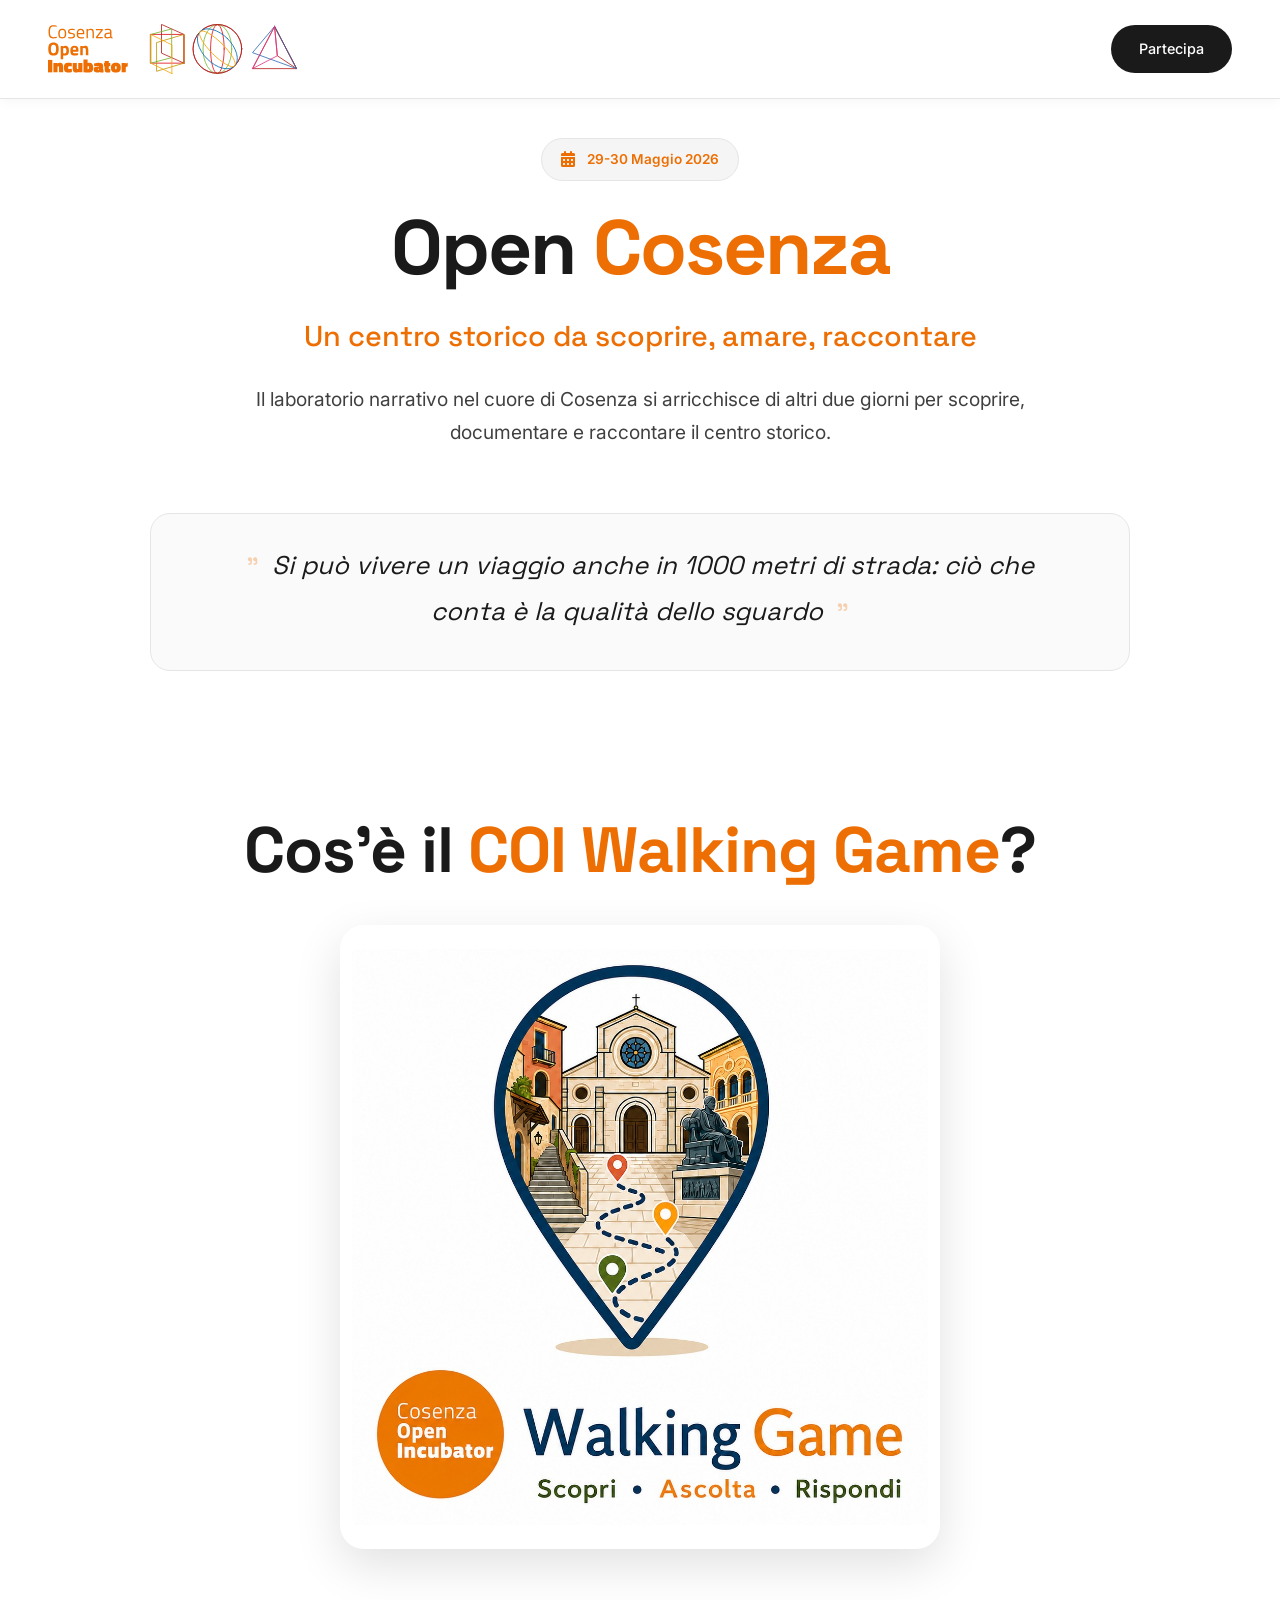
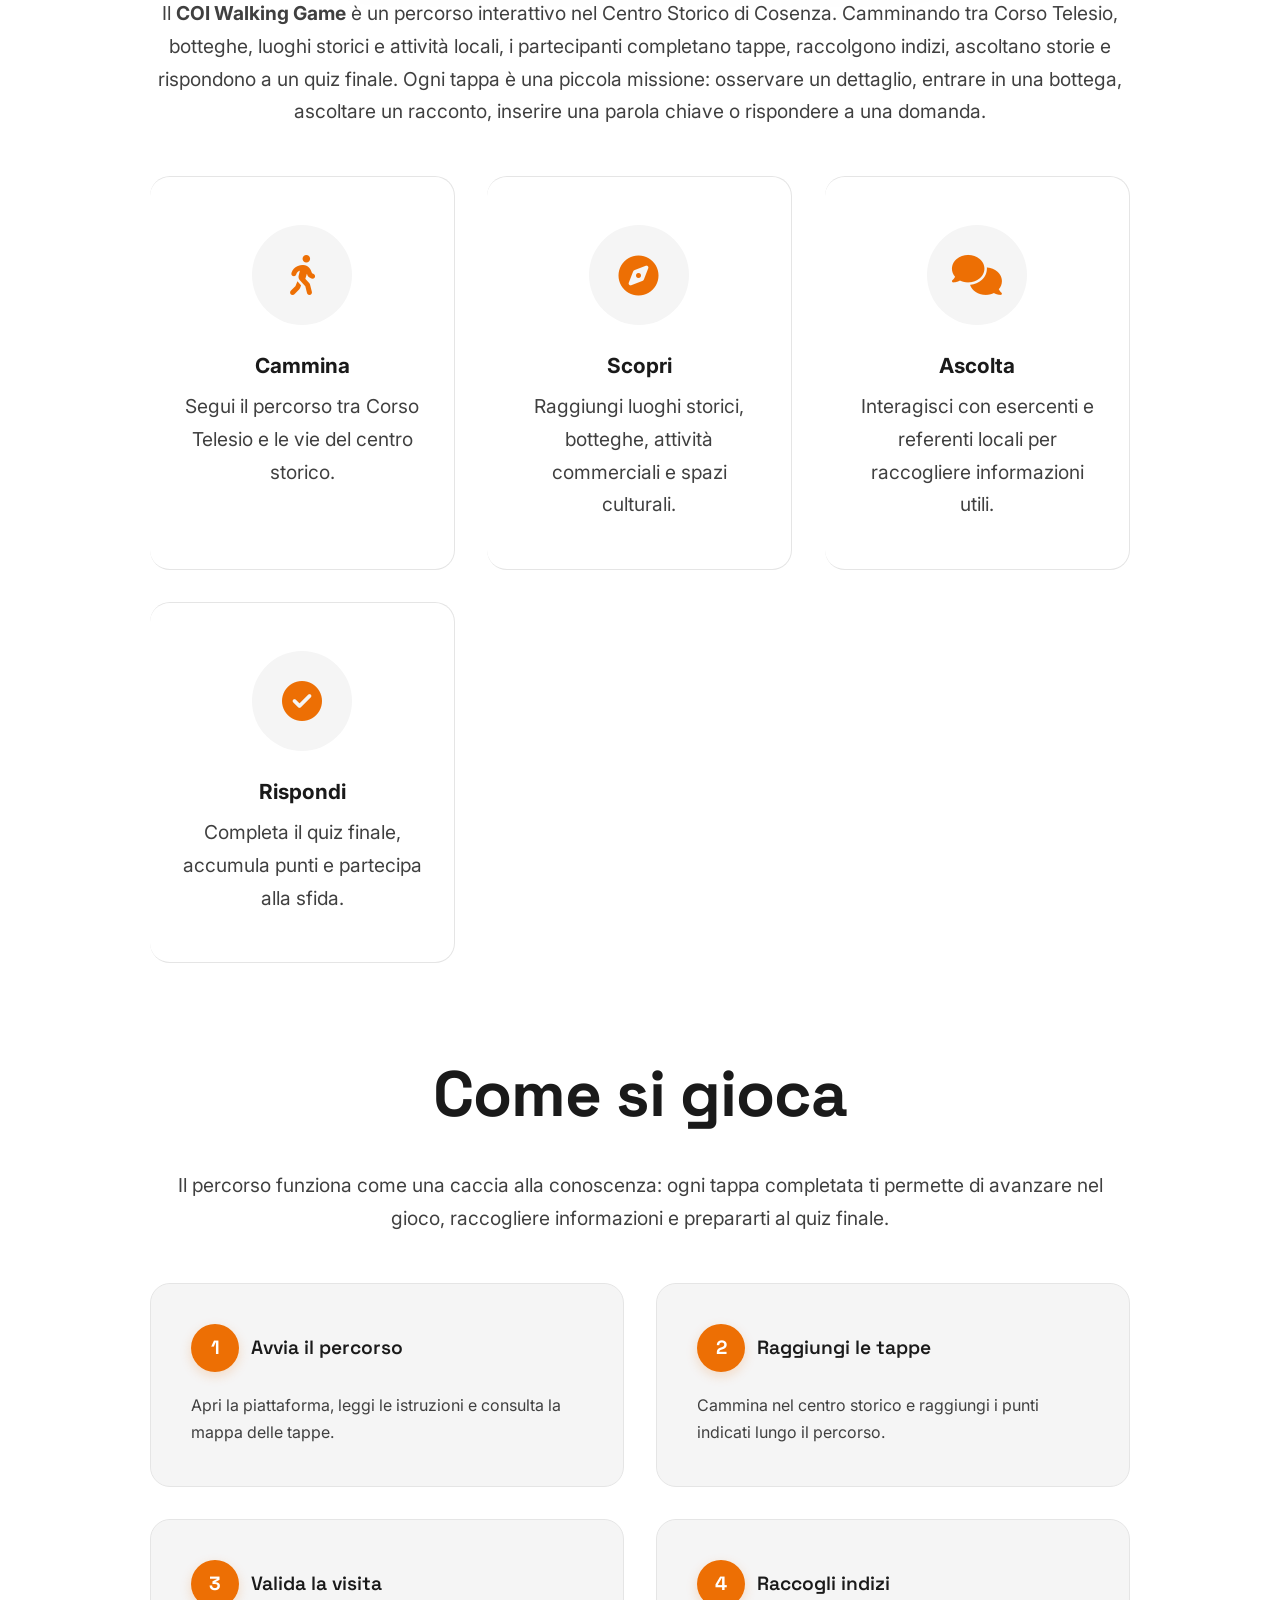
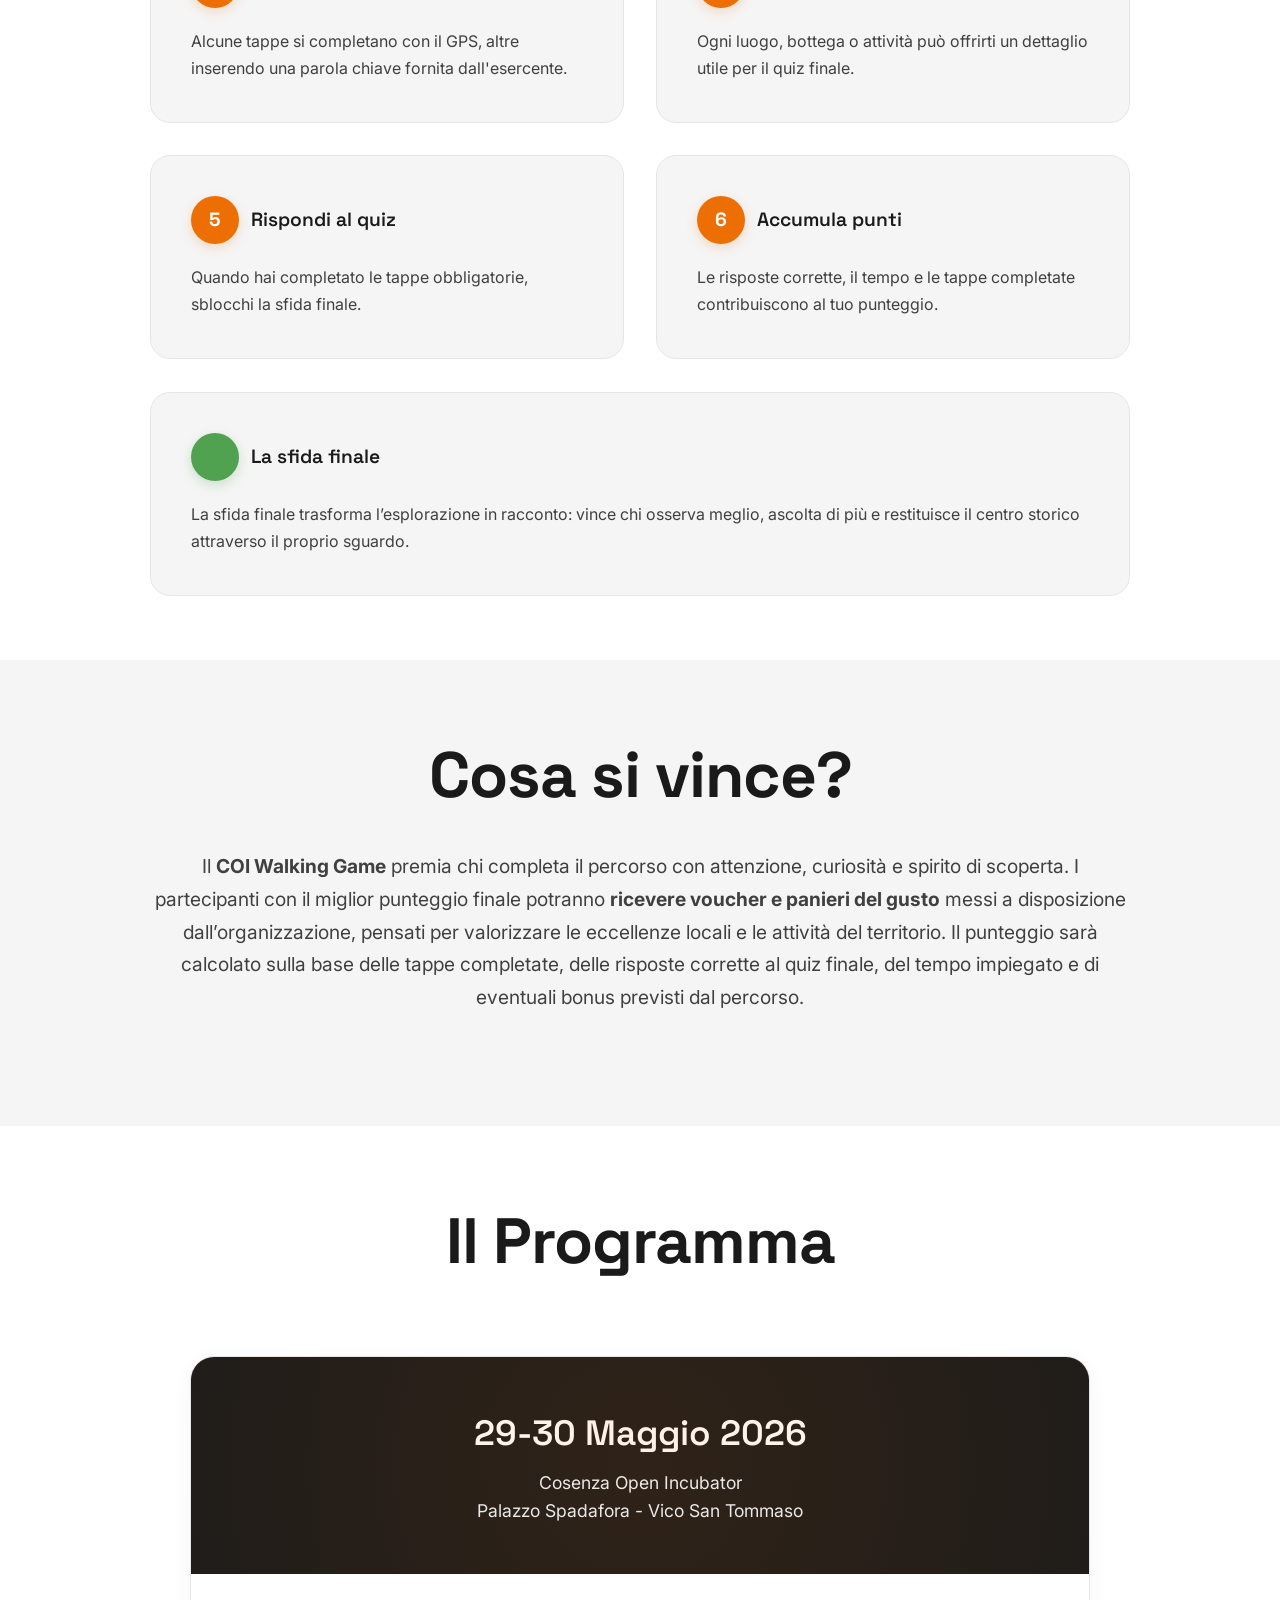
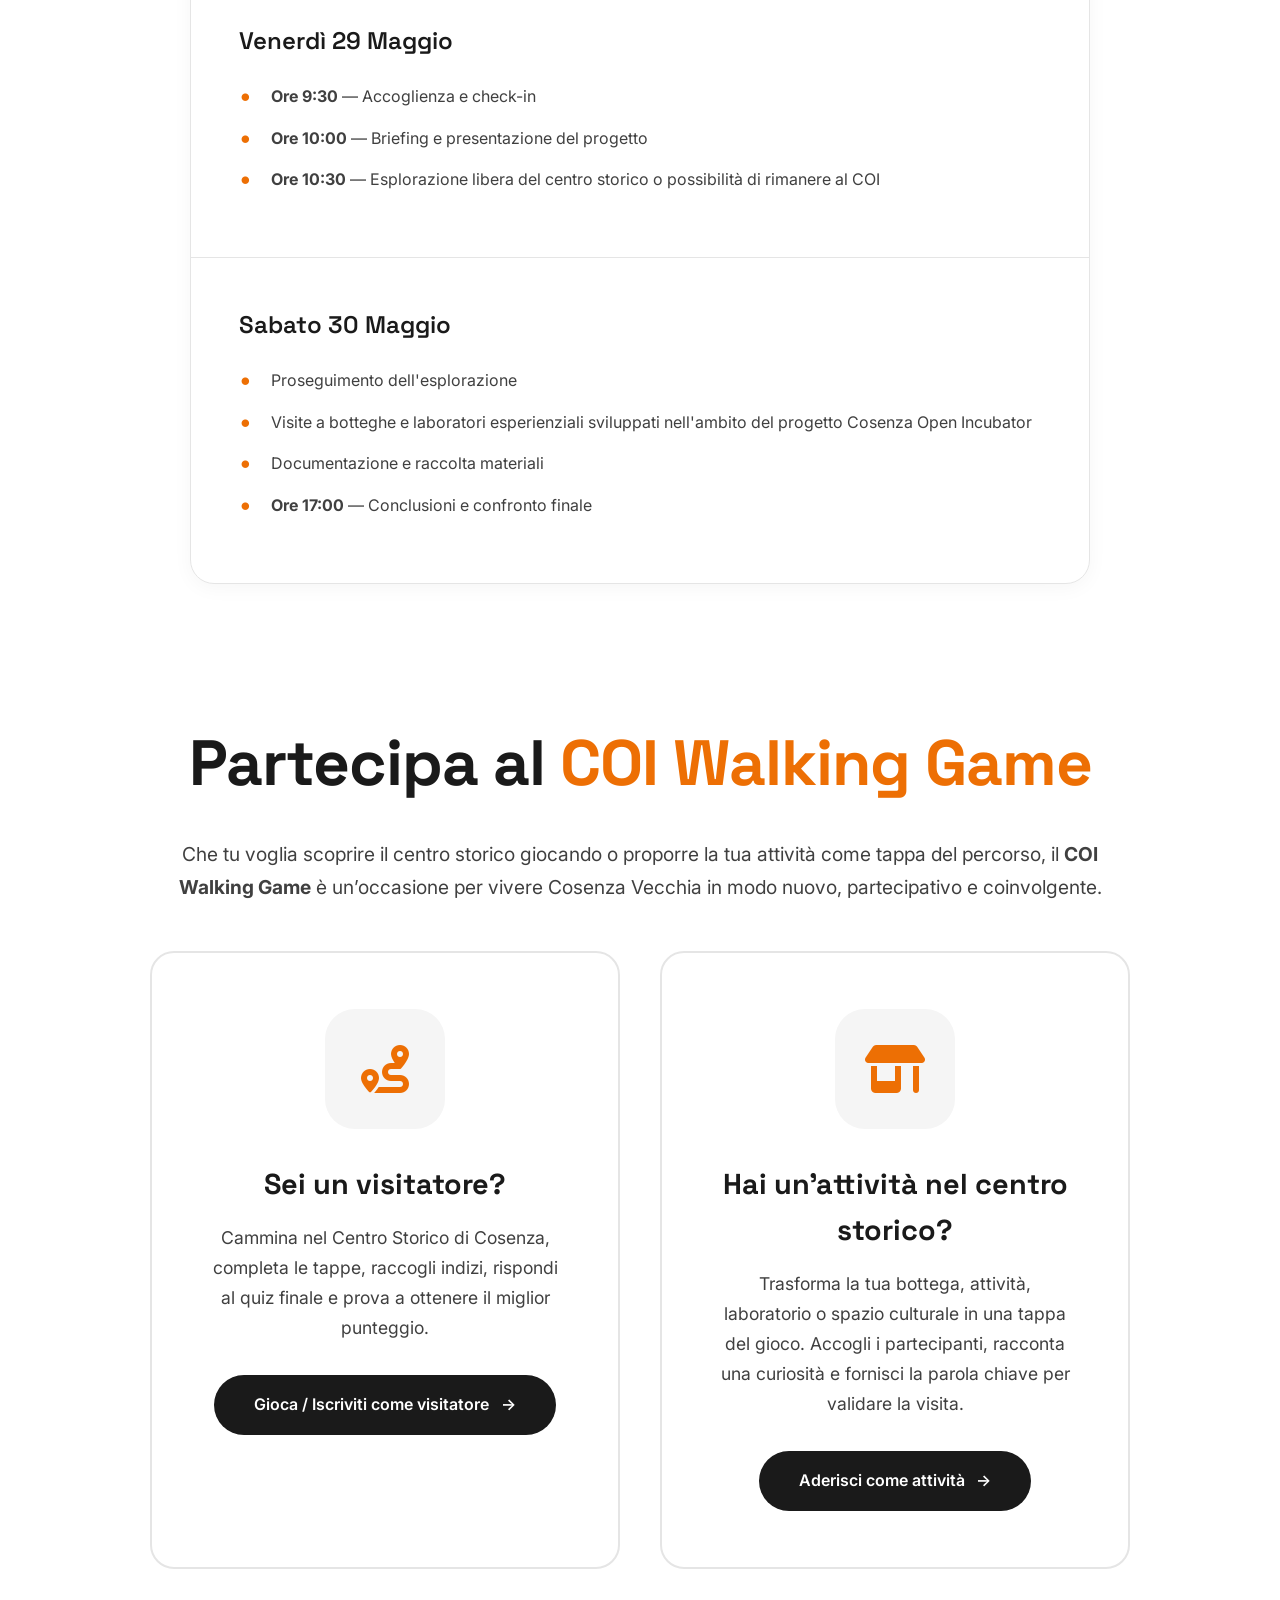
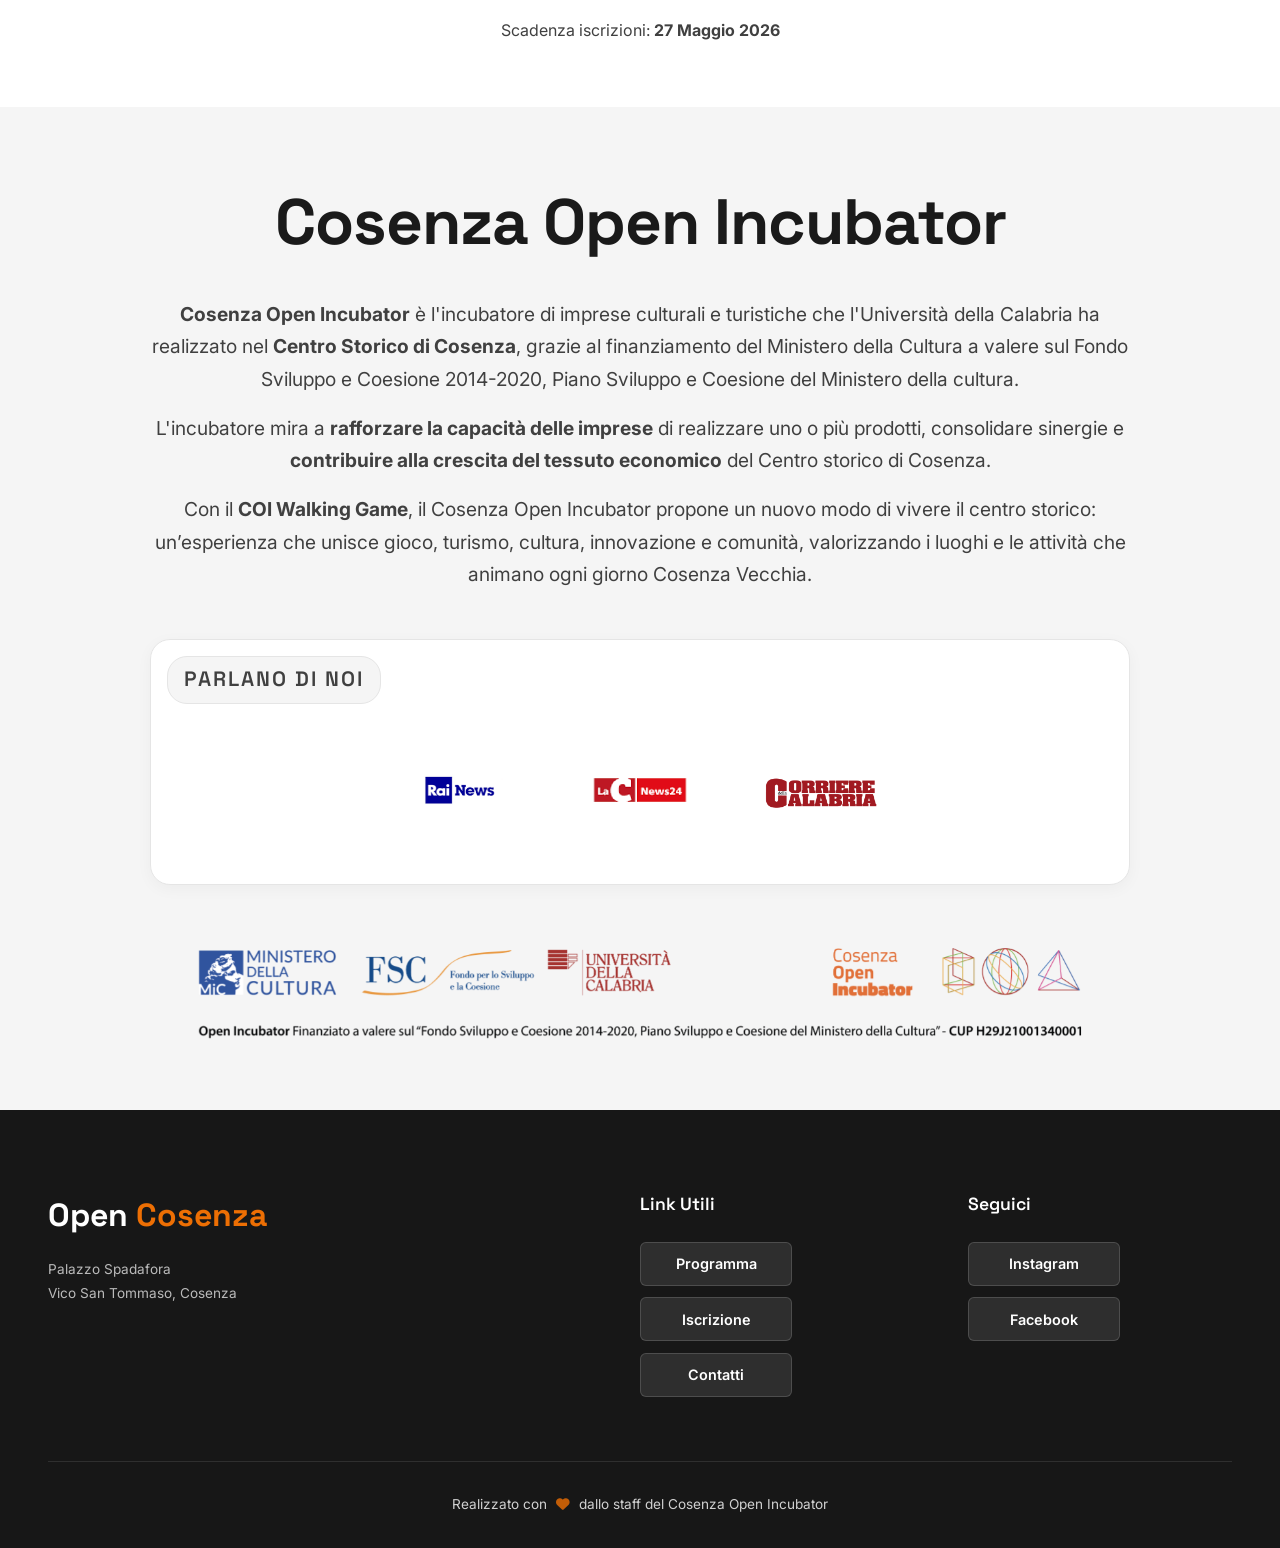
==== commit b30c3ef0: "MODIFICHE GRAFICHE" ====
--- a/index.html
+++ b/index.html
@@ -58,27 +58,27 @@
     </section>
 
     <!-- Come Funziona -->
-    <section class="section section-alt" id="come-funziona" style="display:none;">
-        <div class="container">
-            <div class="section-header">
+    <!-- <section class="section section-alt" id="come-funziona">
+        <div class="container">
+            <div class="section-header"> -->
                 <!-- <div class="section-tag">Come Funziona</div>
                 <h2 class="section-title">Scegli il tuo ruolo</h2> -->
-                <p class="section-description">
+                <!-- <p class="section-description">
                     Open Cosenza è un’esperienza urbana partecipativa che invita 
                     cittadini, visitatori e attività locali a riscoprire il Centro 
                     Storico di Cosenza attraverso un percorso interattivo fatto di 
                     tappe, racconti, osservazione e gioco.
                 </p>
-            </div>
-\
+            </div> -->
+
             <!-- Toggle -->
-            <div class="toggle-container">
+            <!-- <div class="toggle-container">
                 <button class="toggle-btn active" data-target="visitatore">Partecipa come visitatore</button>
                 <button class="toggle-btn" data-target="attivita">Aderisci come attività del centro storico</button>
-            </div>
+            </div> -->
 
             <!-- Visitatore Content -->
-            <div class="toggle-content active" id="visitatore">
+            <!-- <div class="toggle-content active" id="visitatore">
                 <div class="role-panel fade-in">
                     <p class="role-panel-lead">
                         L’esperienza è aperta a tutti - professionisti della comunicazione
@@ -108,10 +108,10 @@
                         <span class="role-trait"><i class="fas fa-search" aria-hidden="true"></i> Osservazione dei dettagli</span>
                         <span class="role-trait"><i class="fas fa-puzzle-piece" aria-hidden="true"></i> Quiz e mission</span>
                     </div>
-                </div>
+                </div> -->
 
                 <!-- CTA Finale -->
-                <div class="cta-finale fade-in">
+                <!-- <div class="cta-finale fade-in">
                     <h3 style="font-size: 1.5rem; margin-bottom: 1rem;">Pronto a scoprire Cosenza?</h3>
                     <p style="margin-bottom: 1.5rem;">
                         Aderisci al COI Walking Game e vivi l'esperienza di scoperta del Centro Storico.
@@ -121,10 +121,10 @@
                         <span>→</span>
                     </a>
                 </div>
-            </div>
+            </div> -->
 
             <!-- Attività Content -->
-            <div class="toggle-content" id="attivita">
+            <!-- <div class="toggle-content" id="attivita">
                 <div class="cards-grid">
                     <div class="card fade-in">
                         <div class="card-icon"><i class="fas fa-landmark"></i></div>
@@ -167,10 +167,10 @@
                             <li>Aiutare a rendere il centro storico più vivo e partecipato</li>
                         </ul>
                     </div>
-                </div>
+                </div> -->
 
                 <!-- CTA Finale -->
-                <div class="cta-finale fade-in">
+                <!-- <div class="cta-finale fade-in">
                     <h3 style="font-size: 1.5rem; margin-bottom: 1rem;">Vuoi far diventare la tua attività una tappa del gioco?</h3>
                     <p style="margin-bottom: 1.5rem;">
                         Aderisci al COI Walking Game e partecipa alla valorizzazione del Centro Storico di Cosenza.
@@ -182,26 +182,32 @@
                 </div>
             </div>
         </div>
-    </section>
+    </section> -->
 
     <!-- Cos'è il COI Walking Game? -->
     <section class="section">
         <div class="container">
-            <div class="section-header">
-                <!-- <div class="section-tag">L'Esperienza</div> -->
-                <h2 class="section-title">Cos'è il <span style="color: var(--accent);">COI Walking Game</span>?</h2>
-
-                <p class="section-description">
-                    Il <strong>COI Walking Game</strong> è un percorso interattivo nel 
-                    Centro Storico di Cosenza. Camminando tra Corso Telesio, botteghe, 
-                    luoghi storici e attività locali, i partecipanti completano tappe, 
-                    raccolgono indizi, ascoltano storie e rispondono a un quiz finale. 
-                </p>
-                <p class="section-description">
-                    Ogni tappa è una piccola missione: osservare un dettaglio, 
-                    entrare in una bottega, ascoltare un racconto, inserire 
-                    una parola chiave o rispondere a una domanda.
-                </p>
+            <div class="walking-game-intro-box fade-in">
+                <div class="walking-game-intro">
+                    <figure class="walking-game-showcase">
+                        <img
+                            src="walking-game.jpg"
+                            alt="COI Walking Game — Scopri, Ascolta, Rispondi"
+                            loading="lazy"
+                            decoding="async"
+                        >
+                    </figure>
+                    <h2 class="section-title walking-game-intro-title">Cos'è il <span style="color: var(--accent);">COI Walking Game</span>?</h2>
+                    <p class="section-description walking-game-intro-description">
+                        Il <strong>COI Walking Game</strong> è un percorso interattivo nel 
+                        Centro Storico di Cosenza. Camminando tra Corso Telesio, botteghe, 
+                        luoghi storici e attività locali, i partecipanti completano tappe, 
+                        raccolgono indizi, ascoltano storie e rispondono a un quiz finale. 
+                        Ogni tappa è una piccola missione: osservare un dettaglio, 
+                        entrare in una bottega, ascoltare un racconto, inserire 
+                        una parola chiave o rispondere a una domanda.
+                    </p>
+                </div>
             </div>
 
             <div class="output-grid">
@@ -234,17 +240,6 @@
                     </p>
                 </div>
             </div>
-
-            <figure class="walking-game-showcase fade-in" style="margin-bottom: 3.5rem;">
-                <img
-                    src="walking-game.jpg"
-                    alt="COI Walking Game — Scopri, Ascolta, Rispondi"
-                    width="200"
-                    height="200"
-                    loading="lazy"
-                    decoding="async"
-                >
-            </figure>
             
             <div class="how-to-play fade-in" style="margin-top: 5rem;">
                 <div class="section-header">
@@ -307,10 +302,10 @@
                 <h2 class="section-title">Cosa si vince?</h2>
                 <p class="section-description">
                     Il <strong>COI Walking Game</strong> premia chi completa il percorso con attenzione, 
-                    curiosità e spirito di scoperta. <br>
+                    curiosità e spirito di scoperta. <!-- <br> -->
                     I partecipanti con il miglior punteggio finale potranno <strong>ricevere voucher 
                     e panieri del gusto</strong> messi a disposizione dall’organizzazione, pensati per 
-                    valorizzare le eccellenze locali e le attività del territorio. <br>
+                    valorizzare le eccellenze locali e le attività del territorio. <!-- <br> -->
                     Il punteggio sarà calcolato sulla base delle tappe completate, delle 
                     risposte corrette al quiz finale, del tempo impiegato e di eventuali 
                     bonus previsti dal percorso.
--- a/style.css
+++ b/style.css
@@ -266,7 +266,11 @@
 
 /* Section */
 .section {
-    padding: 4rem 3rem;
+    padding: 4rem 150px;
+}
+
+.section .container {
+    max-width: 1600px;
 }
 
 /* Riduce lo spazio tra Quote / Come funziona e "Cos'è il COI Walking Game" */
@@ -322,7 +326,8 @@
 .section-description {
     font-size: 1.2rem;
     color: var(--gray-700);
-    max-width: 700px;
+    /* max-width: none;
+    width: 100%; */
     margin: 0 auto;
     line-height: 1.7;
 }
@@ -331,7 +336,8 @@
 .quote-section {
     text-align: center;
     padding: 2rem 2.5rem;
-    max-width: 900px;
+    /* max-width: none;
+    width: 100%; */
     margin: 0 auto;
     background: var(--gray-50);
     border-radius: 20px;
@@ -649,9 +655,13 @@
 /* Come si gioca — steps */
 .game-steps-grid {
     display: grid;
-    grid-template-columns: repeat(auto-fit, minmax(280px, 1fr));
+    grid-template-columns: repeat(3, 1fr);
     gap: 2rem;
     margin-top: 3rem;
+}
+
+.game-steps-grid .game-step:last-child {
+    grid-column: 1 / -1;
 }
 
 .game-step {
@@ -753,24 +763,104 @@
     margin-bottom: 0;
 }
 
-/* Walking Game showcase */
+/* Walking Game intro — box con max-width (immagine + testo) */
+.walking-game-intro-box {
+    container-type: inline-size;
+    /* max-width: 1200px; */
+    /* margin: 0 auto 3.5rem;
+    padding: 3rem 3.5rem; */
+    background: white;
+    /* margin-left: auto;
+    margin-right: auto; */
+    /* border-radius: 24px;
+    border: 1px solid var(--gray-200);
+    box-shadow: 0 16px 48px rgba(0, 0, 0, 0.06); */
+}
+
+.walking-game-intro {
+    --walking-game-image-max: 600px;
+    --spazio-immagine-testo: 5rem; /* spazio immagine → descrizione (layout impilato) */
+    /* --spazio-titolo-immagine: calc(var(--spazio-immagine-testo) - 24px); titolo → immagine, più stretto */
+    display: grid;
+    grid-template-columns: auto minmax(0, 1fr);
+    grid-template-rows: auto auto;
+    grid-template-areas:
+        "image title"
+        "image desc";
+    column-gap: var(--spazio-immagine-testo);
+    row-gap: 1.25rem;
+    align-items: center;
+    justify-items: start;
+}
+
+.walking-game-intro-title {
+    grid-area: title;
+    margin: 0;
+    text-align: left;
+    align-self: end;
+}
+
+.walking-game-intro-description {
+    grid-area: desc;
+    margin: 0;
+    text-align: left;
+    align-self: start;
+}
+
 .walking-game-showcase {
-    margin: 3rem auto 0;
-    max-width: 760px;
+    grid-area: image;
+    margin: 0;
+    width: min(100%, var(--walking-game-image-max));
+    max-width: var(--walking-game-image-max);
     padding: 1.5rem 0.75rem;
-    
     border-radius: 24px;
     text-align: center;
     box-shadow: 0 16px 48px rgba(0, 0, 0, 0.12);
     overflow: hidden;
+    box-sizing: border-box;
+    margin-bottom: 3rem;
 }
 
 .walking-game-showcase img {
     display: block;
-    width: 80%;
-    max-width: 600px;
+    width: 100%;
+    max-width: 100%;
     height: auto;
-    margin: 0 auto;
+    margin: 0;
+    object-fit: contain;
+}
+
+/* Layout impilato (zoom alto / box stretto): titolo → immagine → descrizione */
+@container (max-width: 75rem) {
+    .walking-game-intro {
+        grid-template-columns: 1fr;
+        grid-template-rows: auto auto auto;
+        grid-template-areas:
+            "title"
+            "image"
+            "desc";
+        justify-items: center;
+        row-gap: 0;
+    }
+
+    .walking-game-intro-title {
+        margin-bottom: 1.5rem;
+        text-align: center;
+        align-self: center;
+        width: 100%;
+    }
+
+    .walking-game-intro-description {
+        text-align: center;
+        align-self: center;
+        width: 100%;
+        margin-bottom: 3rem;
+    }
+
+    .walking-game-showcase {
+        width: min(100%, var(--walking-game-image-max));
+        margin-bottom: 3rem;
+    }
 }
 
 /* Output Grid */
@@ -778,7 +868,7 @@
     display: grid;
     grid-template-columns: repeat(auto-fit, minmax(250px, 1fr));
     gap: 2rem;
-    margin-top: 4rem;
+    margin-top: 0;
 }
 
 .output-grid .output-item {
@@ -1019,7 +1109,8 @@
 .cta-banner p {
     font-size: 1.2rem;
     opacity: 0.9;
-    max-width: 700px;
+    /* max-width: none;
+    width: 100%; */
     margin: 0 auto 2rem;
 }
 
@@ -1142,12 +1233,6 @@
     background: var(--primary);
     transform: translateY(-2px);
     box-shadow: 0 8px 20px rgba(0, 0, 0, 0.15);
-}
-
-@media (max-width: 1024px) {
-    .startup-grid {
-        grid-template-columns: 1fr;
-    }
 }
 
 /* CTA Cards */
@@ -1227,7 +1312,8 @@
 }
 
 .cta-final-note {
-    max-width: 720px;
+    /* max-width: none;
+    width: 100%; */
     margin: 3rem auto 0;
     padding: 2.5rem 3rem;
     text-align: center;
@@ -1263,12 +1349,6 @@
     color: var(--gray-700);
     line-height: 1.7;
     margin-bottom: 0;
-}
-
-@media (max-width: 768px) {
-    .cta-cards {
-        grid-template-columns: 1fr;
-    }
 }
 
 /* Footer */
@@ -1486,343 +1566,7 @@
     margin-top: 0;
 }
 
-@media (max-width: 1024px) {
-    .hero {
-        grid-template-columns: 1fr;
-        gap: 3rem;
-    }
-
-    .footer-main {
-        grid-template-columns: 1fr;
-    }
-}
-
-@media (max-width: 768px) {
-    .header {
-        padding: 1rem 1.5rem;
-    }
-
-    .logo-header {
-        height: 45px;
-    }
-
-    .header-cta {
-        padding: 0.6rem 1.2rem;
-        font-size: 0.85rem;
-    }
-
-    .section {
-        padding: 3rem 1.5rem;
-    }
-
-    .section:has(+ #come-funziona),
-    #come-funziona {
-        padding-bottom: 1.5rem;
-    }
-
-    #come-funziona + .section {
-        padding-top: 1.5rem;
-    }
-
-    .hero {
-        padding: 2.5rem 1.5rem 1.5rem;
-        margin-top: 80px;
-    }
-
-    .hero-tagline {
-        font-size: 1rem;
-    }
-
-    .hero h1 {
-        font-size: 2.8rem;
-    }
-
-    .hero-subtitle {
-        font-size: 1.1rem;
-    }
-
-    .section-title {
-        font-size: 2rem;
-    }
-
-    .section-description {
-        font-size: 1.05rem;
-    }
-
-    .cards-grid {
-        grid-template-columns: 1fr;
-        gap: 2rem;
-    }
-
-    .card {
-        padding: 2.5rem;
-    }
-
-    .role-panel {
-        padding: 2.5rem 2rem;
-    }
-
-    .role-panel-lead {
-        font-size: 1.2rem;
-    }
-
-    .card-icon {
-        width: 70px;
-        height: 70px;
-    }
-
-    .card-icon--logo {
-        width: 150px;
-        height: 100px;
-    }
-
-    .card-icon--logo:has(img) img {
-        max-height: 88px;
-        max-width: 140px;
-    }
-
-    .card-icon--logo:has(i) i {
-        font-size: 2.35rem;
-    }
-
-    .card-icon i {
-        font-size: 1.8rem;
-    }
-
-    .toggle-container {
-        flex-direction: column;
-        gap: 0.5rem;
-        padding: 0.5rem;
-        max-width: 100%;
-    }
-
-    .toggle-btn {
-        width: 100%;
-        padding: 1rem;
-        font-size: 0.9rem;
-        border-radius: 12px;
-    }
-
-    .program-links {
-        align-items: stretch;
-        max-width: 100%;
-        text-align: center;
-    }
-
-    .cta-group {
-        flex-direction: column;
-        width: 100%;
-    }
-
-    .btn-primary,
-    .btn-secondary {
-        width: 100%;
-        justify-content: center;
-    }
-
-    .video-container iframe {
-        height: 280px;
-    }
-
-    .startup-grid {
-        grid-template-columns: 1fr;
-    }
-
-    .startup-card {
-        padding: 2rem;
-    }
-
-    .startup-logo {
-        height: 100px;
-    }
-
-    .startup-logo img {
-        max-width: 180px;
-    }
-
-    .press-section {
-        padding: 2rem;
-    }
-
-    .press-logos {
-        gap: 1.5rem;
-    }
-
-    .press-logos img {
-        height: 60px;
-        max-width: 160px;
-    }
-
-    .partner-logos-section img {
-        max-width: 100% !important;
-    }
-
-    .cta-card {
-        padding: 2.5rem;
-    }
-
-    .cta-card-icon {
-        width: 100px;
-        height: 100px;
-    }
-
-    .cta-card-icon i {
-        font-size: 2.5rem;
-    }
-
-    .cta-card h3 {
-        font-size: 1.5rem;
-    }
-
-    .program-container {
-        margin: 2rem auto 0;
-        border-radius: 20px;
-    }
-
-    .program-header {
-        padding: 2.5rem;
-    }
-
-    .program-header h3 {
-        font-size: 1.8rem;
-    }
-
-    .program-item {
-        padding: 2.5rem;
-    }
-
-    .footer {
-        padding: 3rem 1.5rem 0;
-    }
-
-    .footer-white {
-        margin: 2rem -1.5rem 0;
-        padding: 1.5rem;
-    }
-
-    .footer-main {
-        gap: 2.5rem;
-    }
-
-    .footer-links {
-        max-width: 100%;
-    }
-
-    .footer-brand h3 {
-        font-size: 1.6rem;
-    }
-
-    .footer-partner-logos {
-        max-width: 100%;
-    }
-
-    .footer-bottom {
-        flex-direction: column;
-        text-align: center;
-    }
-
-    .quote-section {
-        padding: 1.5rem 1rem;
-    }
-
-    .quote-section p {
-        font-size: 1.1rem;
-    }
-
-    .walking-game-showcase {
-        margin-top: 2rem;
-        padding: 1.5rem 1rem;
-        border-radius: 20px;
-    }
-
-    .output-grid {
-        grid-template-columns: 1fr 1fr;
-        gap: 1.5rem;
-    }
-
-    .output-icon {
-        width: 80px;
-        height: 80px;
-    }
-
-    .output-icon i {
-        font-size: 2rem;
-    }
-
-    .game-steps-grid {
-        grid-template-columns: 1fr;
-        gap: 1.5rem;
-    }
-
-    .game-step {
-        padding: 2rem;
-    }
-}
-
-@media (max-width: 480px) {
-    .hero h1 {
-        font-size: 2.4rem;
-    }
-
-    .section-title {
-        font-size: 1.8rem;
-    }
-
-    .card {
-        padding: 2rem;
-    }
-
-    .role-panel {
-        padding: 2rem 1.5rem;
-        margin-top: 3rem;
-    }
-
-    .role-panel-lead {
-        font-size: 1.1rem;
-    }
-
-    .role-traits {
-        margin-top: 1.5rem;
-        padding-top: 1.5rem;
-    }
-
-    .output-grid {
-        grid-template-columns: 1fr;
-    }
-
-    .output-item {
-        padding: 2.5rem 1.5rem;
-    }
-
-    .cta-cards {
-        grid-template-columns: 1fr;
-    }
-
-    .cta-card {
-        padding: 2rem;
-    }
-
-    .program-header {
-        padding: 2rem;
-    }
-
-    .program-item {
-        padding: 2rem;
-    }
-
-    .section {
-        padding: 2.5rem 1.5rem;
-    }
-
-    .section:has(+ #come-funziona),
-    #come-funziona {
-        padding-bottom: 1.25rem;
-    }
-
-    #come-funziona + .section {
-        padding-top: 1.25rem;
-    }
-}
+
 
 /* Animations */
 .fade-in {
@@ -1849,6 +1593,7 @@
 .fade-in:nth-child(4) { transition-delay: 0.35s; }
 .fade-in:nth-child(5) { transition-delay: 0.45s; }
 .fade-in:nth-child(6) { transition-delay: 0.55s; }
+.fade-in:nth-child(7) { transition-delay: 0.65s; }
 
 /* Pulse Animation */
 @keyframes pulse {
@@ -1902,11 +1647,390 @@
     color: white;
 }
 
+@media (max-width: 1300px) {
+    .game-steps-grid {
+        grid-template-columns: repeat(2, 1fr);
+    }
+}
+
+@media (max-width: 1024px) {
+    .startup-grid {
+        grid-template-columns: 1fr;
+    }
+
+    .hero {
+        grid-template-columns: 1fr;
+        gap: 3rem;
+    }
+
+    .footer-main {
+        grid-template-columns: 1fr;
+    }
+}
+
+@media (max-width: 960px) {
+    .game-steps-grid {
+        grid-template-columns: 1fr;
+        gap: 1.5rem;
+    }
+
+    .game-steps-grid .game-step:last-child {
+        grid-column: auto;
+    }
+
+    .game-step {
+        padding: 2rem;
+    }
+}
+
 @media (max-width: 768px) {
+    .header {
+        padding: 1rem 1.5rem;
+    }
+
+    .logo-header {
+        height: 45px;
+    }
+
+    .header-cta {
+        padding: 0.6rem 1.2rem;
+        font-size: 0.85rem;
+    }
+
+    .section {
+        padding: 3rem 1.5rem;
+    }
+
+    .section:has(+ #come-funziona),
+    #come-funziona {
+        padding-bottom: 1.5rem;
+    }
+
+    #come-funziona + .section {
+        padding-top: 1.5rem;
+    }
+
+    .hero {
+        padding: 2.5rem 1.5rem 1.5rem;
+        margin-top: 80px;
+    }
+
+    .hero-tagline {
+        font-size: 1rem;
+    }
+
+    .hero h1 {
+        font-size: 2.8rem;
+    }
+
+    .hero-subtitle {
+        font-size: 1.1rem;
+    }
+
+    .section-title {
+        font-size: 2rem;
+    }
+
+    .section-description {
+        font-size: 1.05rem;
+    }
+
+    .cards-grid {
+        grid-template-columns: 1fr;
+        gap: 2rem;
+    }
+
+    .card {
+        padding: 2.5rem;
+    }
+
+    .role-panel {
+        padding: 2.5rem 2rem;
+    }
+
+    .role-panel-lead {
+        font-size: 1.2rem;
+    }
+
+    .card-icon {
+        width: 70px;
+        height: 70px;
+    }
+
+    .card-icon--logo {
+        width: 150px;
+        height: 100px;
+    }
+
+    .card-icon--logo:has(img) img {
+        max-height: 88px;
+        max-width: 140px;
+    }
+
+    .card-icon--logo:has(i) i {
+        font-size: 2.35rem;
+    }
+
+    .card-icon i {
+        font-size: 1.8rem;
+    }
+
+    .toggle-container {
+        flex-direction: column;
+        gap: 0.5rem;
+        padding: 0.5rem;
+        max-width: 100%;
+    }
+
+    .toggle-btn {
+        width: 100%;
+        padding: 1rem;
+        font-size: 0.9rem;
+        border-radius: 12px;
+    }
+
+    .program-links {
+        align-items: stretch;
+        max-width: 100%;
+        text-align: center;
+    }
+
+    .cta-group {
+        flex-direction: column;
+        width: 100%;
+    }
+
+    .btn-primary,
+    .btn-secondary {
+        width: 100%;
+        justify-content: center;
+    }
+
+    .video-container iframe {
+        height: 280px;
+    }
+
+    .startup-grid {
+        grid-template-columns: 1fr;
+    }
+
+    .startup-card {
+        padding: 2rem;
+    }
+
+    .startup-logo {
+        height: 100px;
+    }
+
+    .startup-logo img {
+        max-width: 180px;
+    }
+
+    .press-section {
+        padding: 2rem;
+    }
+
+    .press-logos {
+        gap: 1.5rem;
+    }
+
+    .press-logos img {
+        height: 60px;
+        max-width: 160px;
+    }
+
+    .partner-logos-section img {
+        max-width: 100% !important;
+    }
+
+    .cta-card {
+        padding: 2.5rem;
+    }
+
+    .cta-card-icon {
+        width: 100px;
+        height: 100px;
+    }
+
+    .cta-card-icon i {
+        font-size: 2.5rem;
+    }
+
+    .cta-card h3 {
+        font-size: 1.5rem;
+    }
+
+    .program-container {
+        margin: 2rem auto 0;
+        border-radius: 20px;
+    }
+
+    .program-header {
+        padding: 2.5rem;
+    }
+
+    .program-header h3 {
+        font-size: 1.8rem;
+    }
+
+    .program-item {
+        padding: 2.5rem;
+    }
+
+    .footer {
+        padding: 3rem 1.5rem 0;
+    }
+
+    .footer-white {
+        margin: 2rem -1.5rem 0;
+        padding: 1.5rem;
+    }
+
+    .footer-main {
+        gap: 2.5rem;
+    }
+
+    .footer-links {
+        max-width: 100%;
+    }
+
+    .footer-brand h3 {
+        font-size: 1.6rem;
+    }
+
+    .footer-partner-logos {
+        max-width: 100%;
+    }
+
+    .footer-bottom {
+        flex-direction: column;
+        text-align: center;
+    }
+
+    .quote-section {
+        padding: 1.5rem 1rem;
+    }
+
+    .quote-section p {
+        font-size: 1.1rem;
+    }
+
+    .walking-game-intro-box {
+        padding: 2rem 1.5rem;
+        border-radius: 20px;
+        margin-bottom: 2.5rem;
+    }
+
+    .walking-game-showcase {
+        /* padding: 1.5rem 1rem; */
+        border-radius: 20px;
+        margin-bottom: var(--spazio-immagine-testo);
+    }
+
+    .walking-game-intro {
+        grid-template-columns: 1fr;
+        grid-template-rows: auto auto auto;
+        grid-template-areas:
+            "title"
+            "image"
+            "desc";
+        justify-items: center;
+        row-gap: 0;
+    }
+
+    .walking-game-intro-title,
+    .walking-game-intro-description {
+        text-align: center;
+        align-self: center;
+        width: 100%;
+    }
+
+    .output-grid {
+        grid-template-columns: 1fr 1fr;
+        gap: 1.5rem;
+    }
+
+    .output-icon {
+        width: 80px;
+        height: 80px;
+    }
+
+    .output-icon i {
+        font-size: 2rem;
+    }
+
+    .cta-cards {
+        grid-template-columns: 1fr;
+    }
+    
     .program-links {
         max-width: 100%;
         align-items: stretch;
     }
 }
 
-
+@media (max-width: 480px) {
+    .hero h1 {
+        font-size: 2.4rem;
+    }
+
+    .section-title {
+        font-size: 1.8rem;
+    }
+
+    .card {
+        padding: 2rem;
+    }
+
+    .role-panel {
+        padding: 2rem 1.5rem;
+        margin-top: 3rem;
+    }
+
+    .role-panel-lead {
+        font-size: 1.1rem;
+    }
+
+    .role-traits {
+        margin-top: 1.5rem;
+        padding-top: 1.5rem;
+    }
+
+    .output-grid {
+        grid-template-columns: 1fr;
+    }
+
+    .output-item {
+        padding: 2.5rem 1.5rem;
+    }
+
+    .cta-cards {
+        grid-template-columns: 1fr;
+    }
+
+    .cta-card {
+        padding: 2rem;
+    }
+
+    .program-header {
+        padding: 2rem;
+    }
+
+    .program-item {
+        padding: 2rem;
+    }
+
+    .section {
+        padding: 2.5rem 1.5rem;
+    }
+
+    .section:has(+ #come-funziona),
+    #come-funziona {
+        padding-bottom: 1.25rem;
+    }
+
+    #come-funziona + .section {
+        padding-top: 1.25rem;
+    }
+}
+
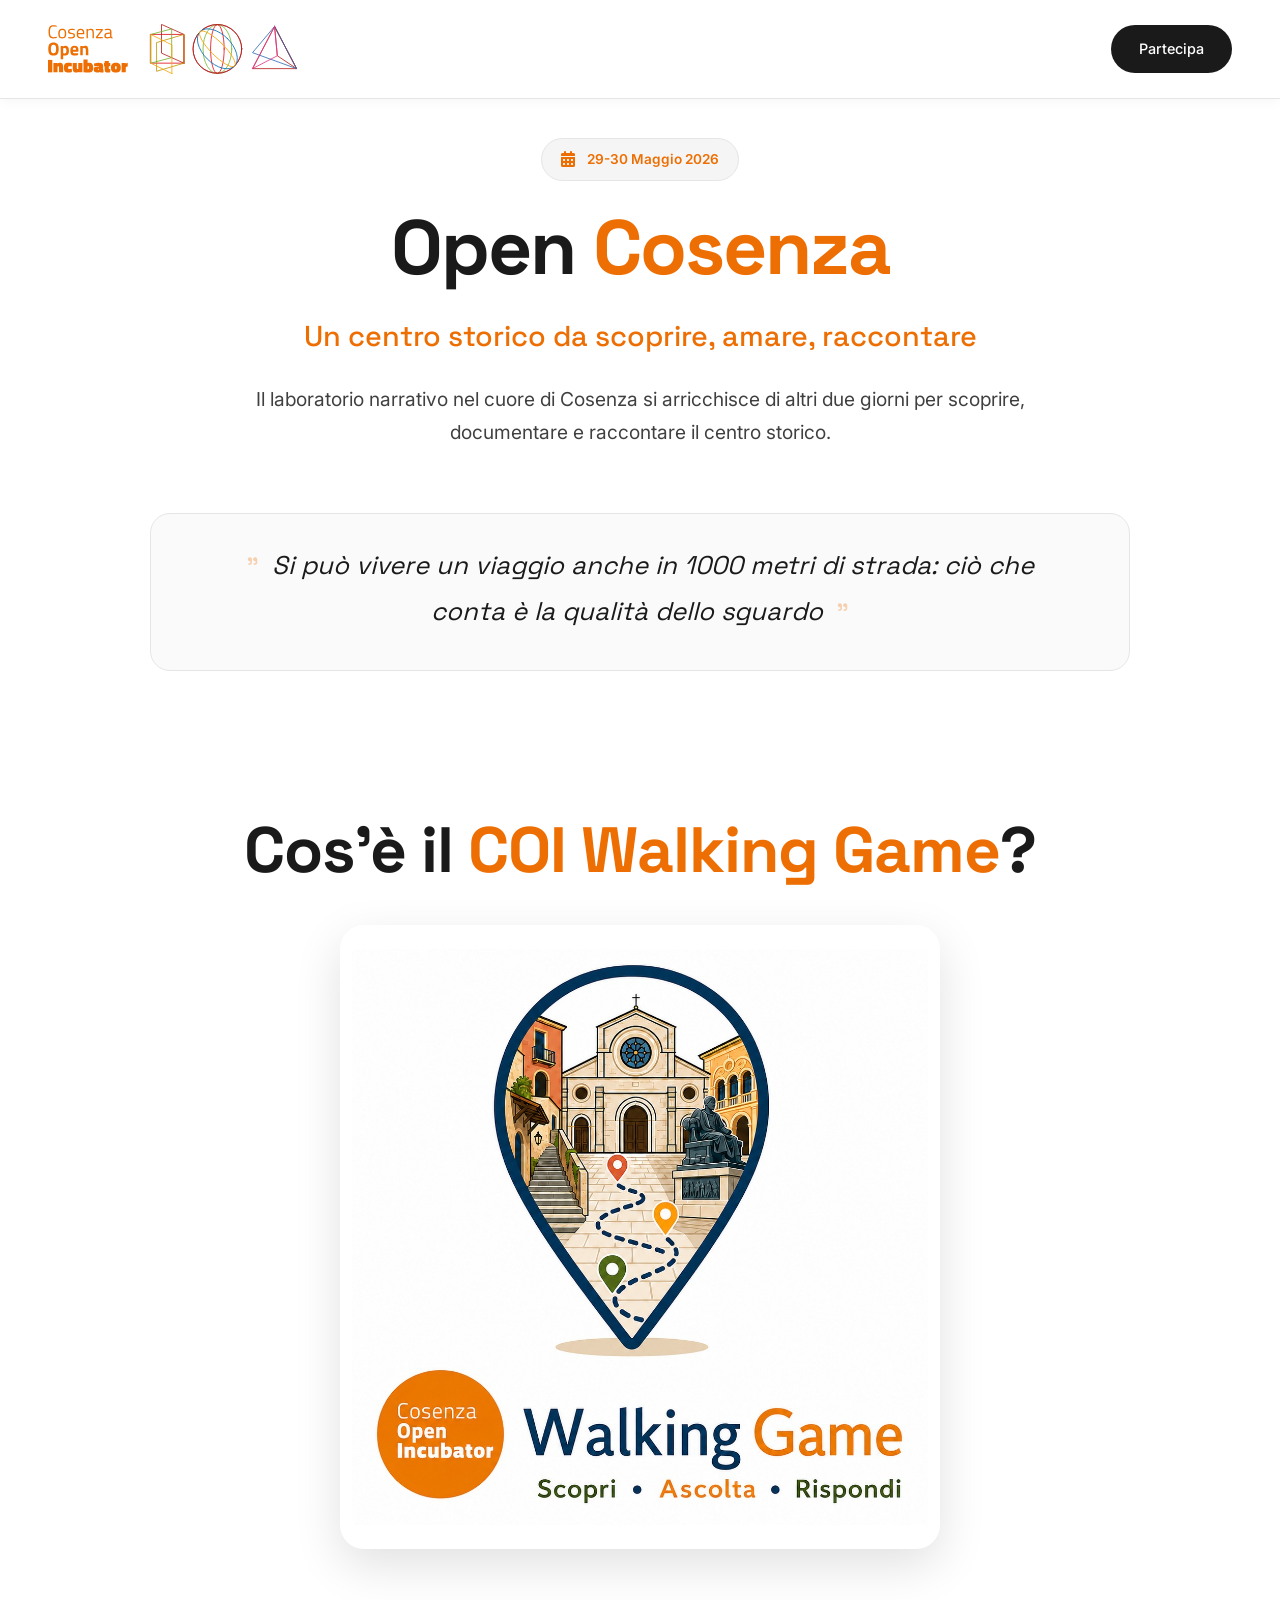
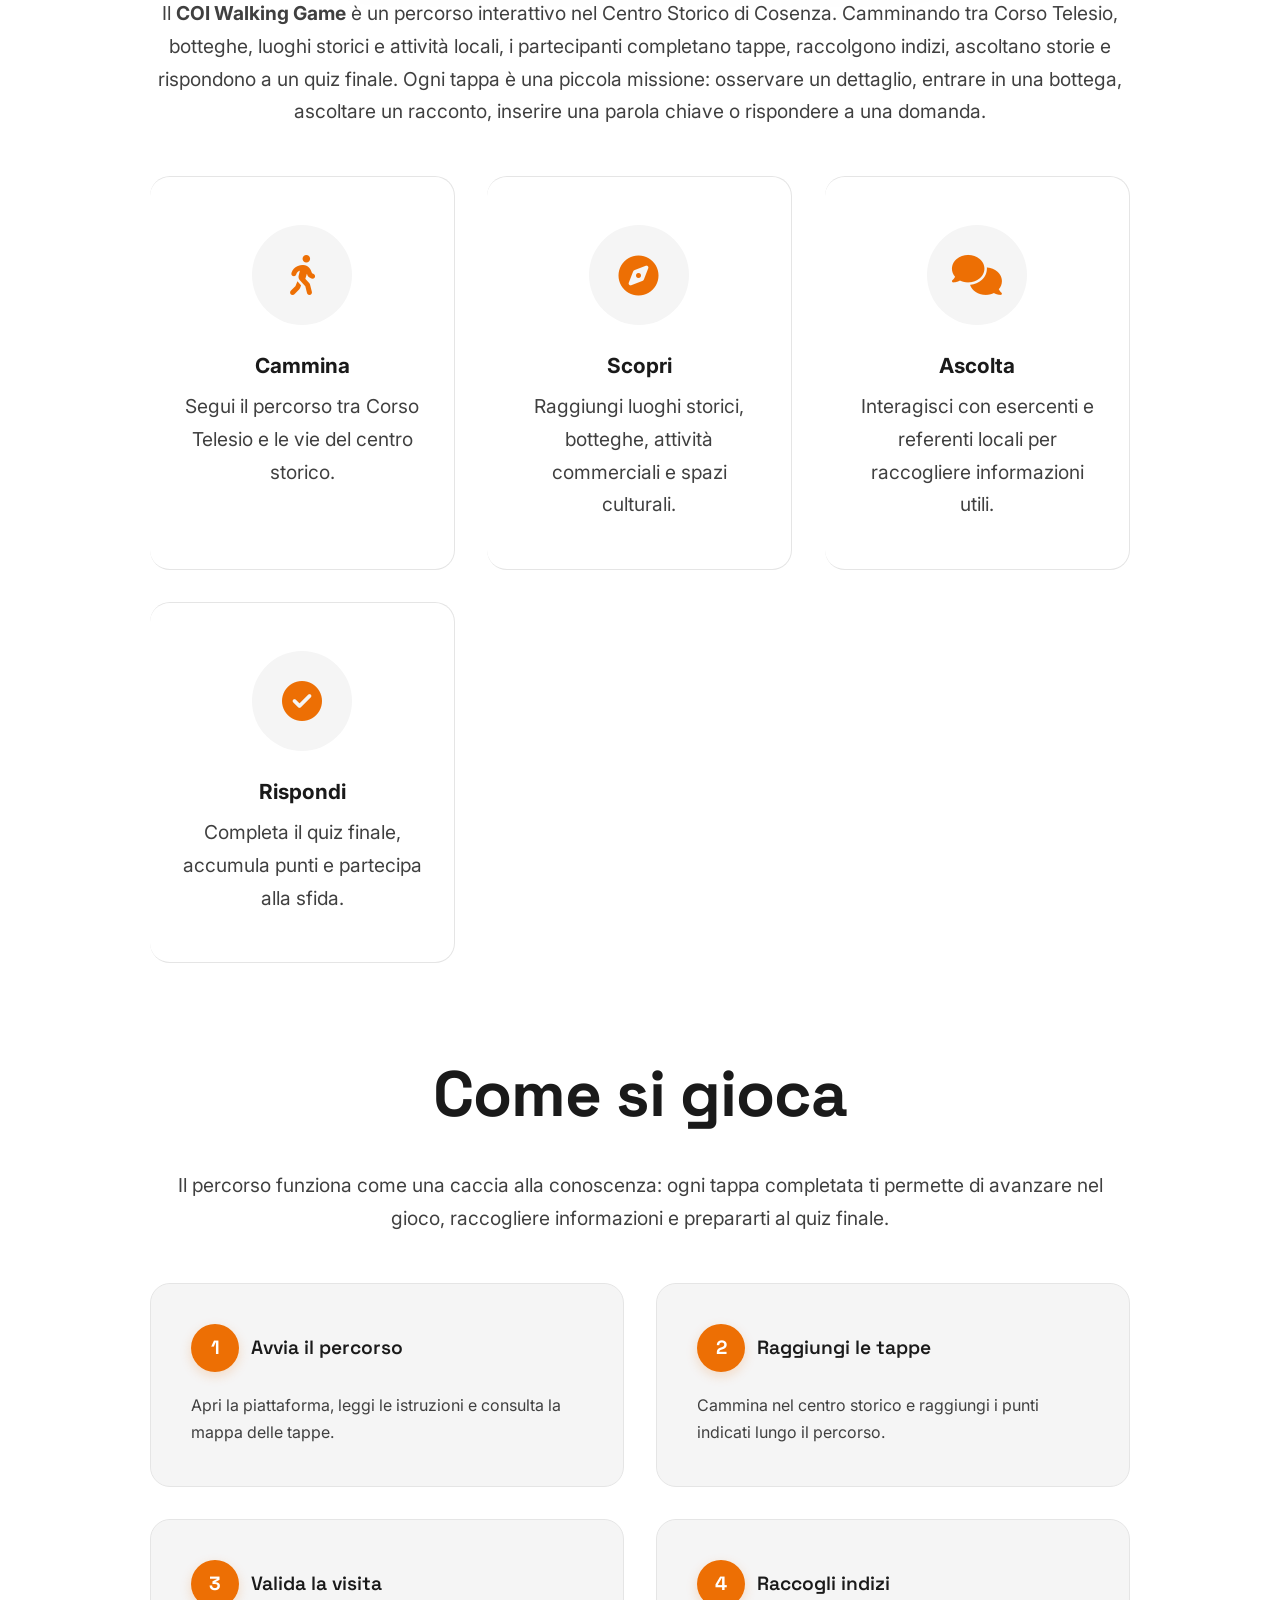
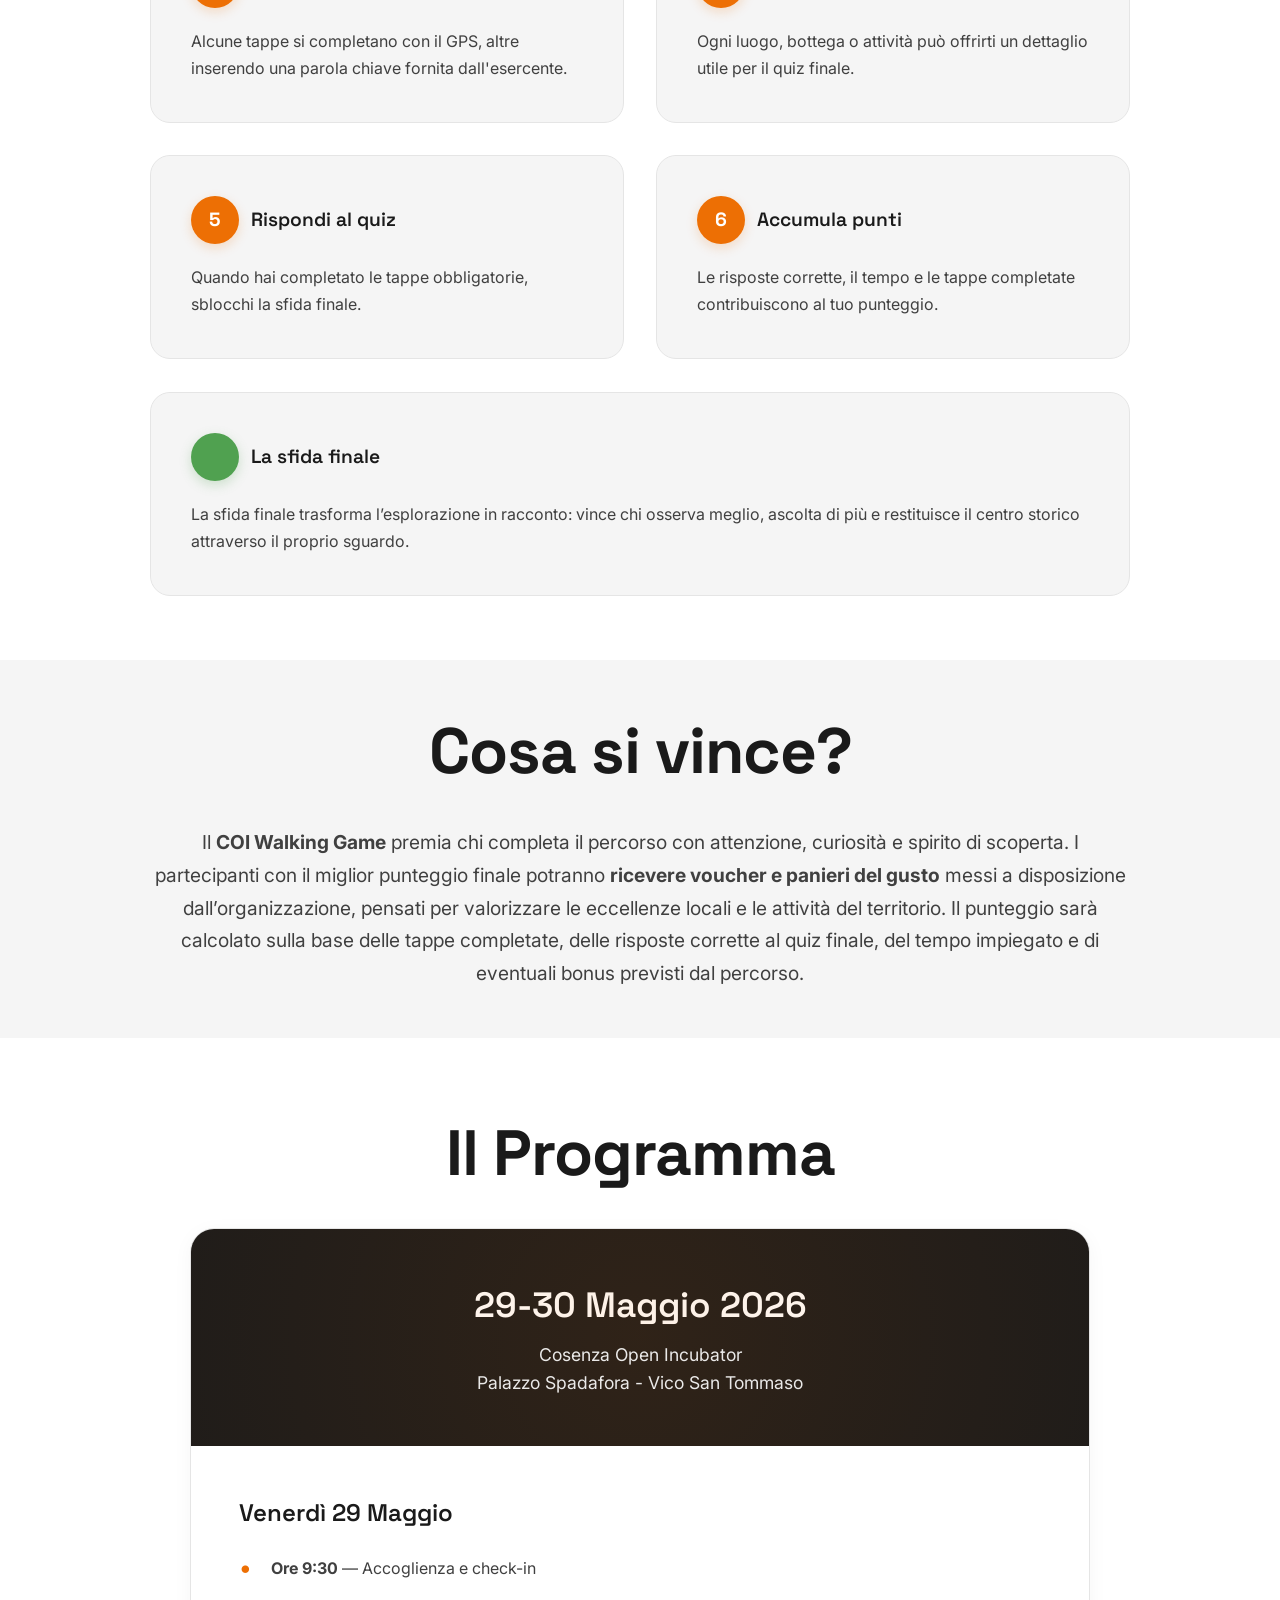
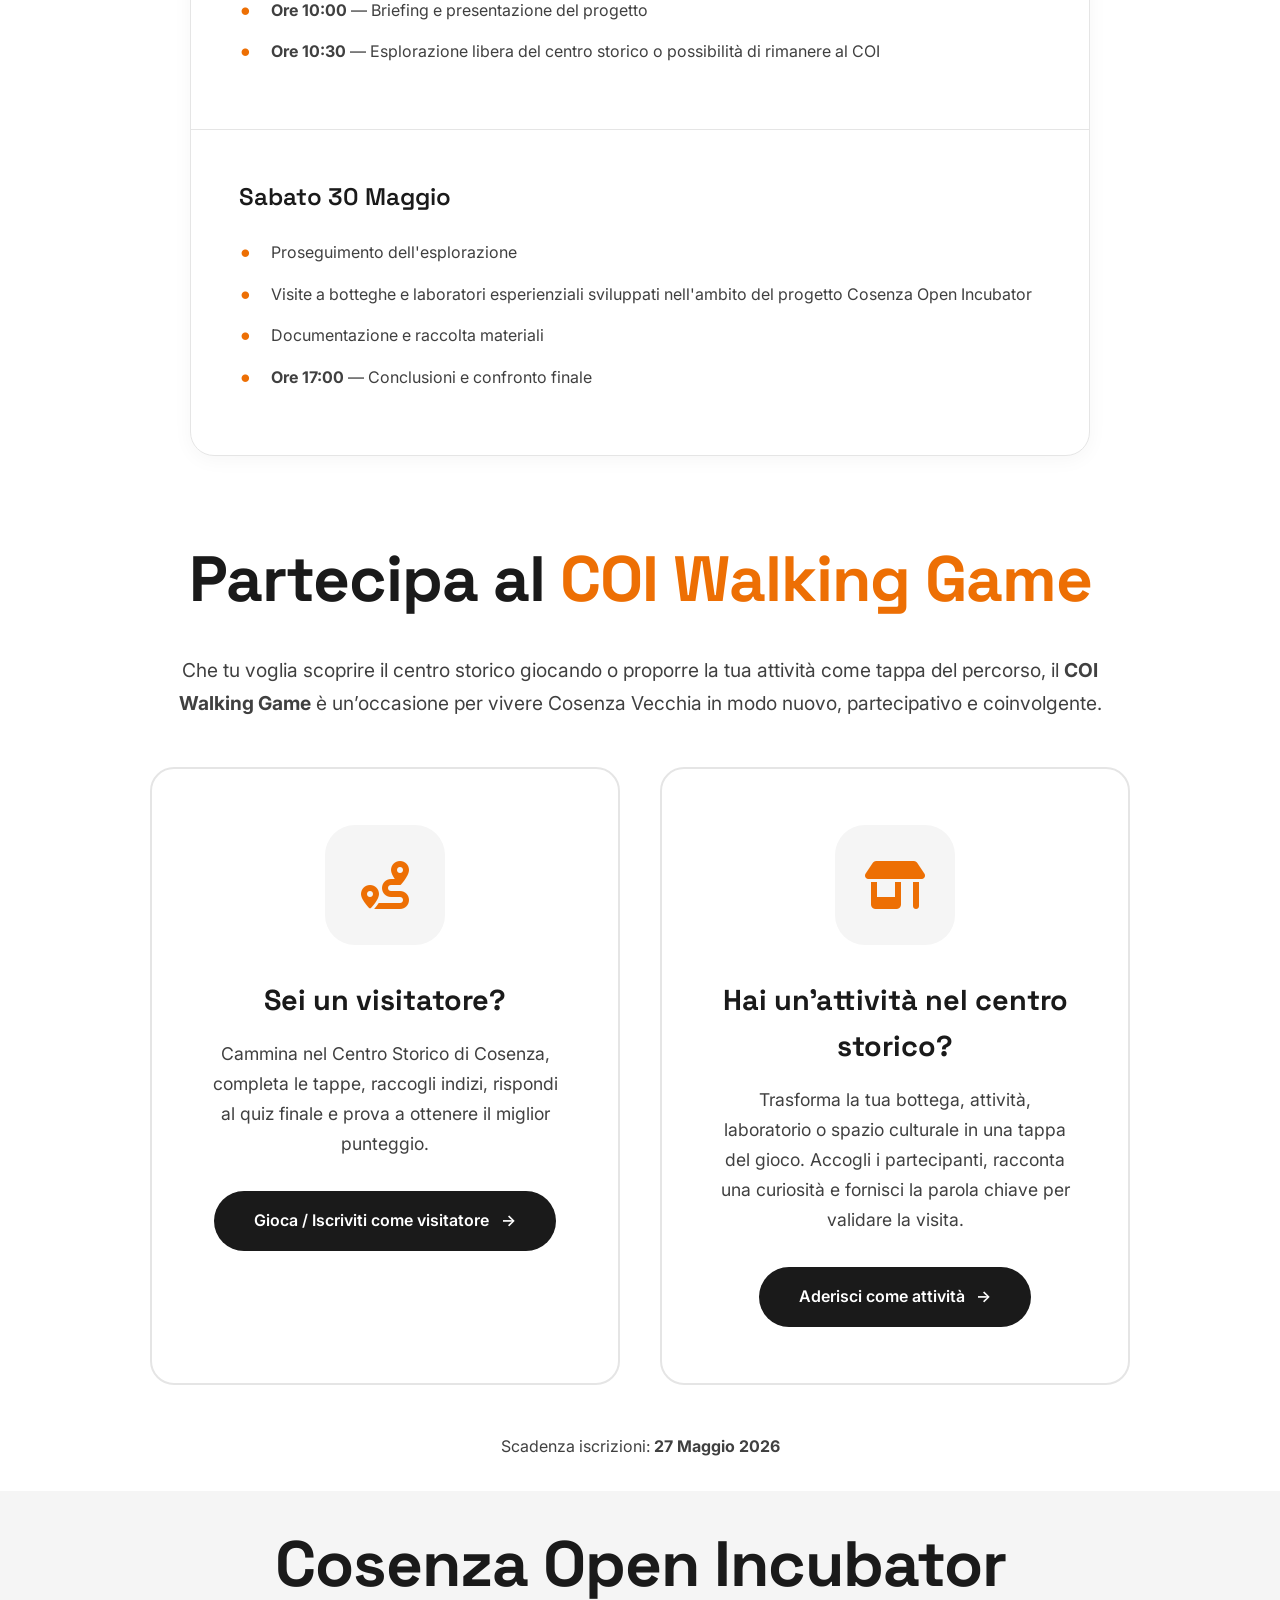
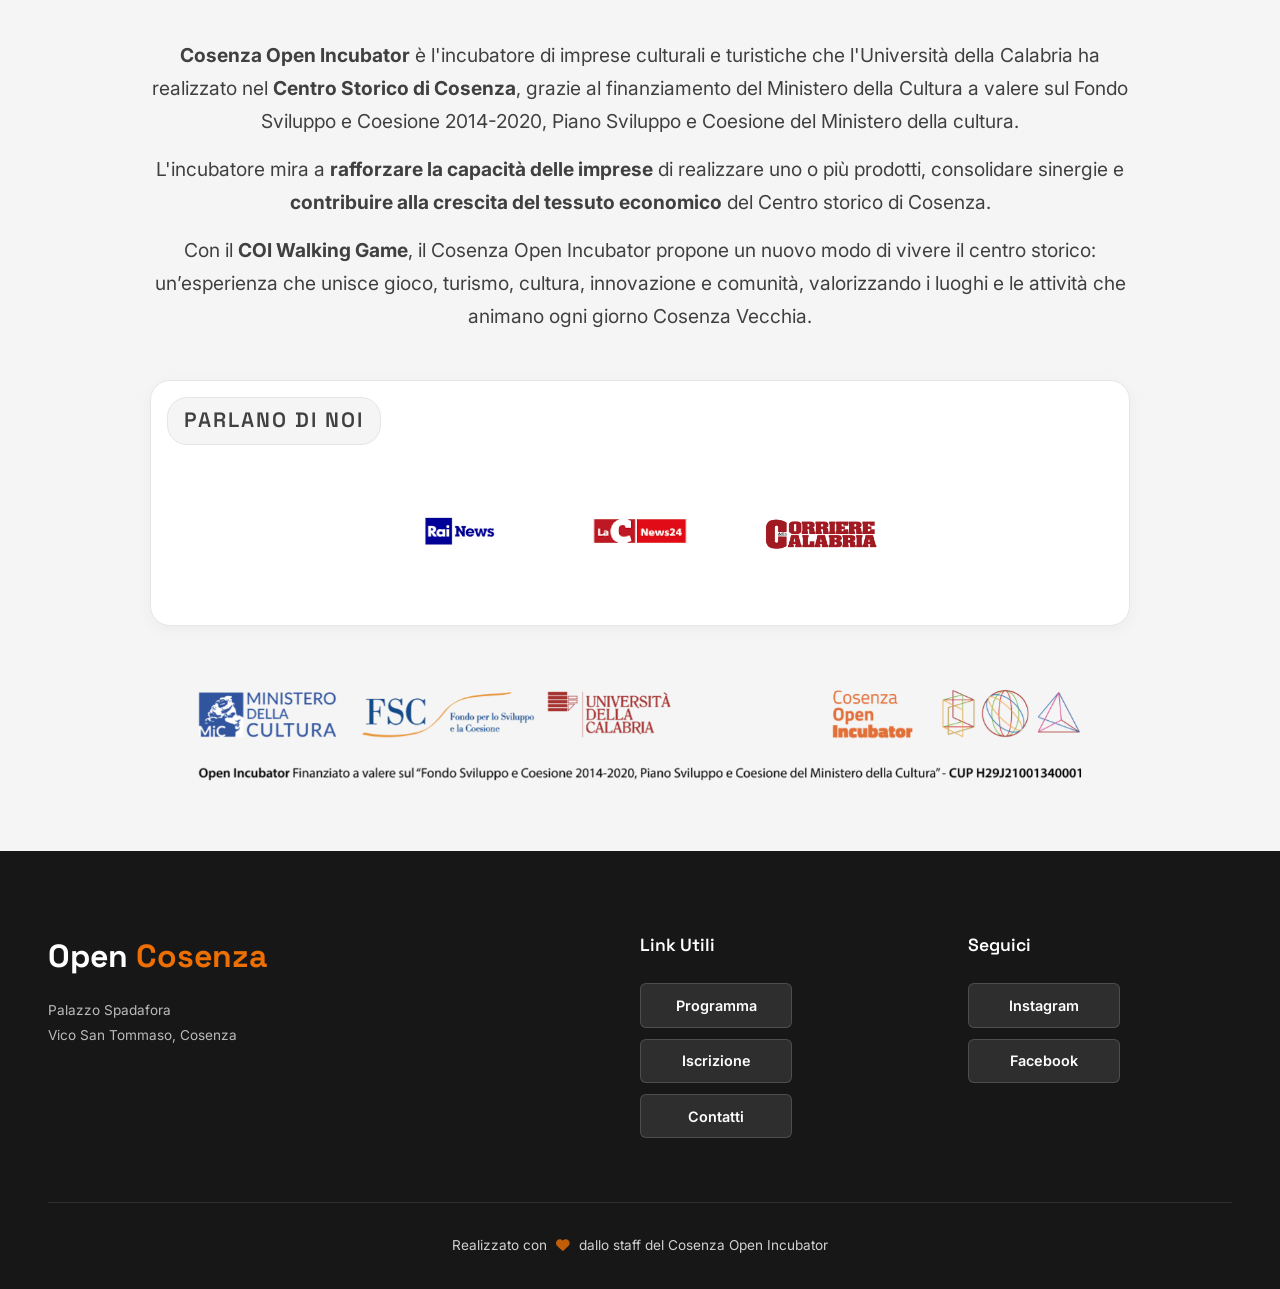
==== commit f3d210e4: "FIX SPAZI VISUALIZZAZIONE MOBILE" ====
--- a/index.html
+++ b/index.html
@@ -296,7 +296,7 @@
     </section>
 
     <!-- Il Percorso -->
-    <section class="section section-alt">
+    <section class="section section-alt" id="cosa-si-vince">
         <div class="container">
             <div class="section-header">
                 <h2 class="section-title">Cosa si vince?</h2>
--- a/style.css
+++ b/style.css
@@ -288,6 +288,15 @@
 
 .section-alt {
     background: var(--gray-100);
+}
+
+#cosa-si-vince {
+    padding-top: 2.5rem;
+    padding-bottom: 3rem;
+}
+
+#cosa-si-vince .section-header {
+    margin-bottom: 0;
 }
 
 .container {
@@ -942,6 +951,27 @@
 }
 
 /* Program */
+#programma .section-header {
+    margin-bottom: 1.5rem;
+}
+
+#programma .program-container {
+    margin-top: 1.5rem;
+}
+
+#programma {
+    padding-bottom: 2.5rem;
+}
+
+#partecipa {
+    padding-top: 2rem;
+    padding-bottom: 2rem;
+}
+
+#chi-siamo {
+    padding-top: 1.35rem;
+}
+
 .program-container {
     max-width: 900px;
     margin: 4rem auto 0;
@@ -1710,6 +1740,24 @@
         padding-top: 1.5rem;
     }
 
+    #cosa-si-vince {
+        padding-top: 1.5rem;
+        padding-bottom: 2rem;
+    }
+
+    #programma {
+        padding-bottom: 2rem;
+    }
+
+    #partecipa {
+        padding-top: 1.5rem;
+        padding-bottom: 1.75rem;
+    }
+
+    #chi-siamo {
+        padding-top: 1.15rem;
+    }
+
     .hero {
         padding: 2.5rem 1.5rem 1.5rem;
         margin-top: 80px;
@@ -1918,13 +1966,7 @@
     .walking-game-intro-box {
         padding: 2rem 1.5rem;
         border-radius: 20px;
-        margin-bottom: 2.5rem;
-    }
-
-    .walking-game-showcase {
-        /* padding: 1.5rem 1rem; */
-        border-radius: 20px;
-        margin-bottom: var(--spazio-immagine-testo);
+        margin-bottom: 1rem;
     }
 
     .walking-game-intro {
@@ -1938,6 +1980,13 @@
         row-gap: 0;
     }
 
+    .walking-game-showcase {
+        /* padding: 1.5rem 1rem; */
+        border-radius: 20px;
+        margin-bottom: 2rem;
+        /* padding: 1rem 0.5rem; */
+    }
+
     .walking-game-intro-title,
     .walking-game-intro-description {
         text-align: center;
@@ -1945,6 +1994,10 @@
         width: 100%;
     }
 
+    .walking-game-intro-description {
+        margin-bottom: 0;
+    }
+
     .output-grid {
         grid-template-columns: 1fr 1fr;
         gap: 1.5rem;
@@ -2032,5 +2085,23 @@
     #come-funziona + .section {
         padding-top: 1.25rem;
     }
-}
-
+
+    #cosa-si-vince {
+        padding-top: 1.25rem;
+        padding-bottom: 1.75rem;
+    }
+
+    #programma {
+        padding-bottom: 1.75rem;
+    }
+
+    #partecipa {
+        padding-top: 1.3rem;
+        padding-bottom: 1.5rem;
+    }
+
+    #chi-siamo {
+        padding-top: 1.15rem;
+    }
+}
+
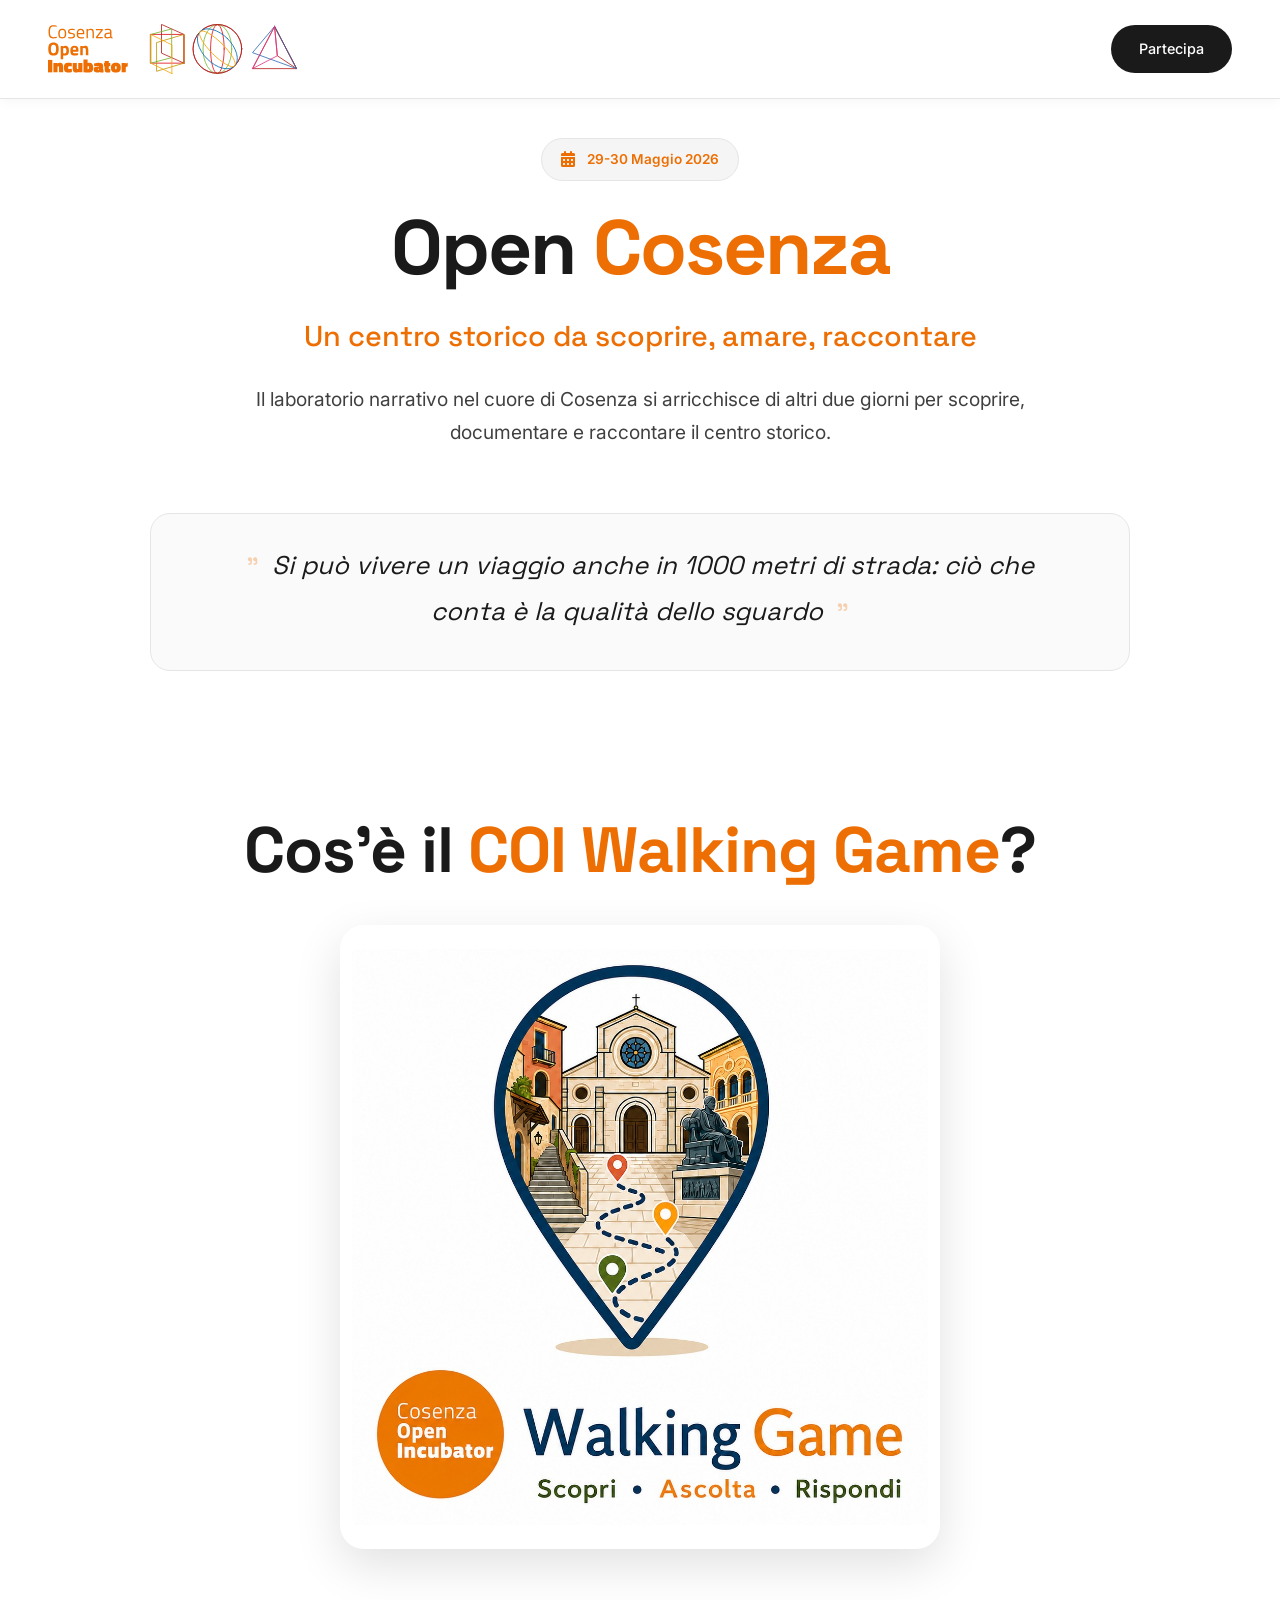
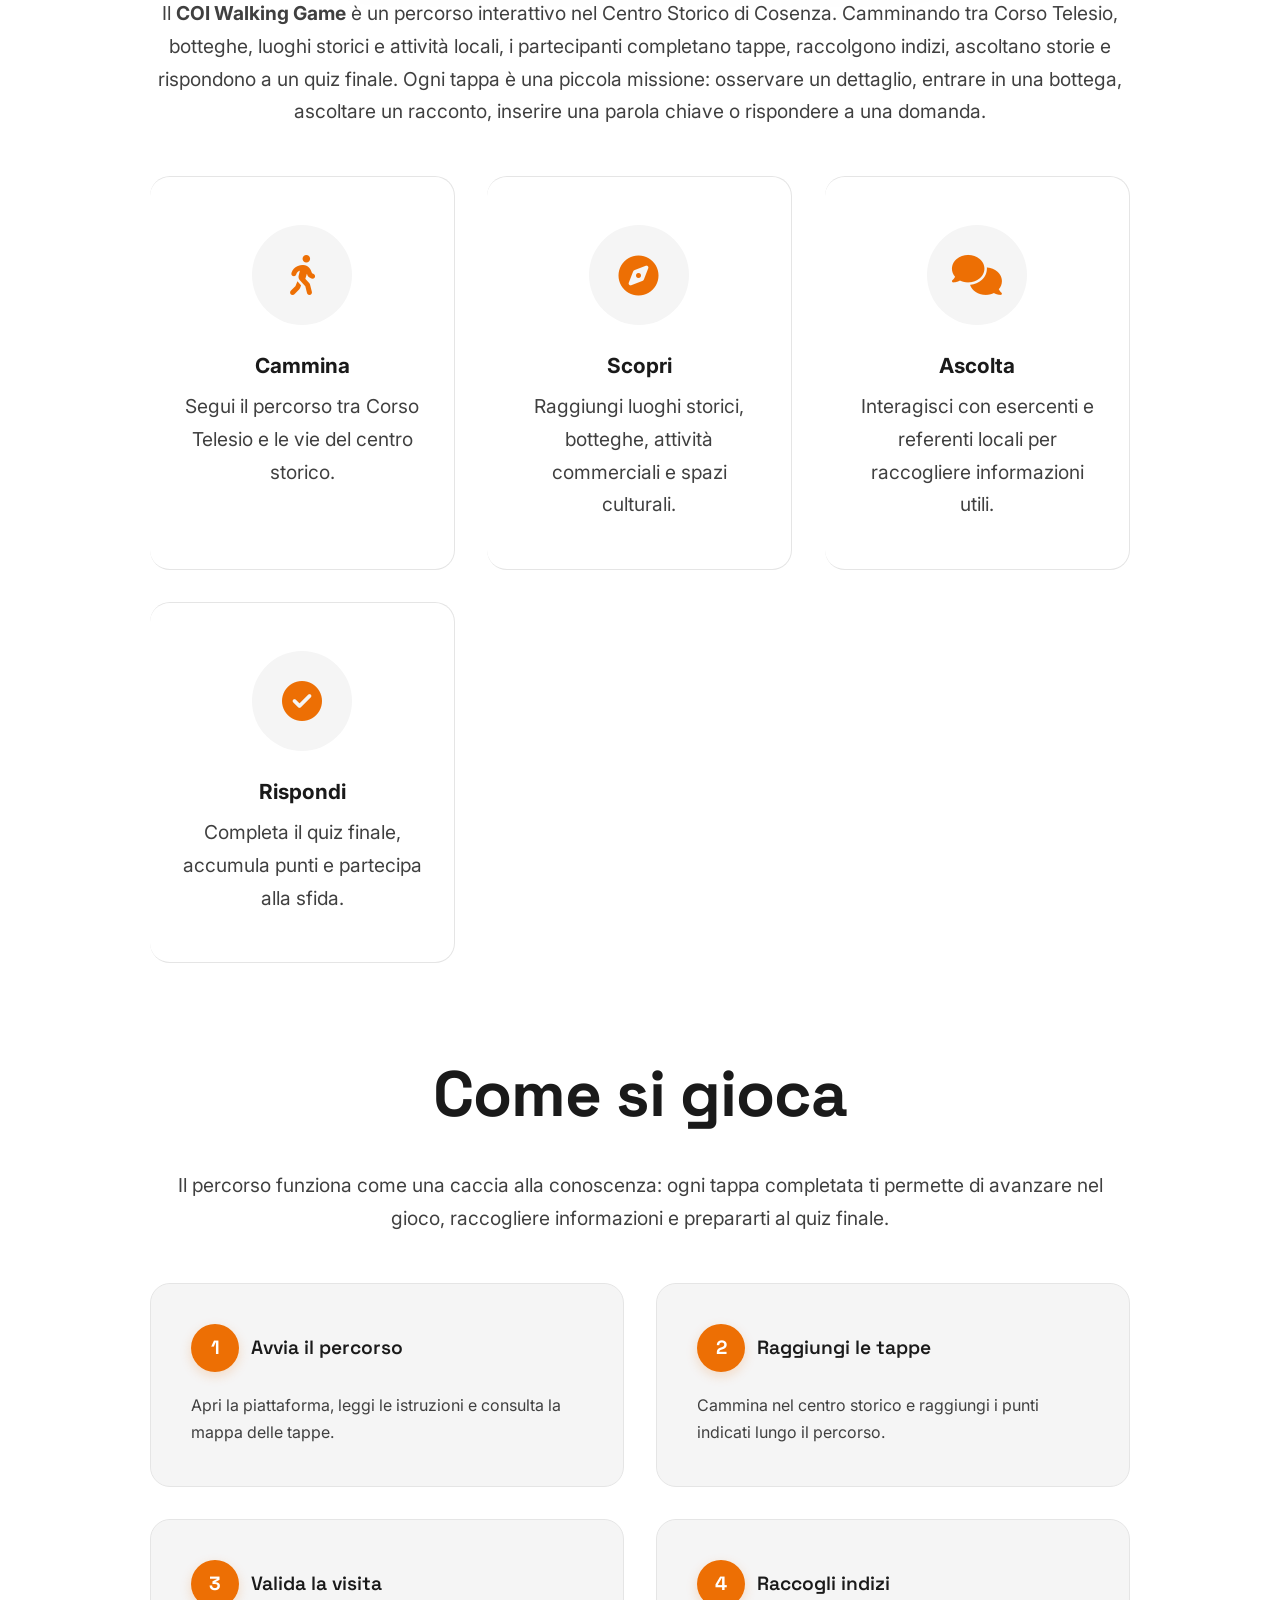
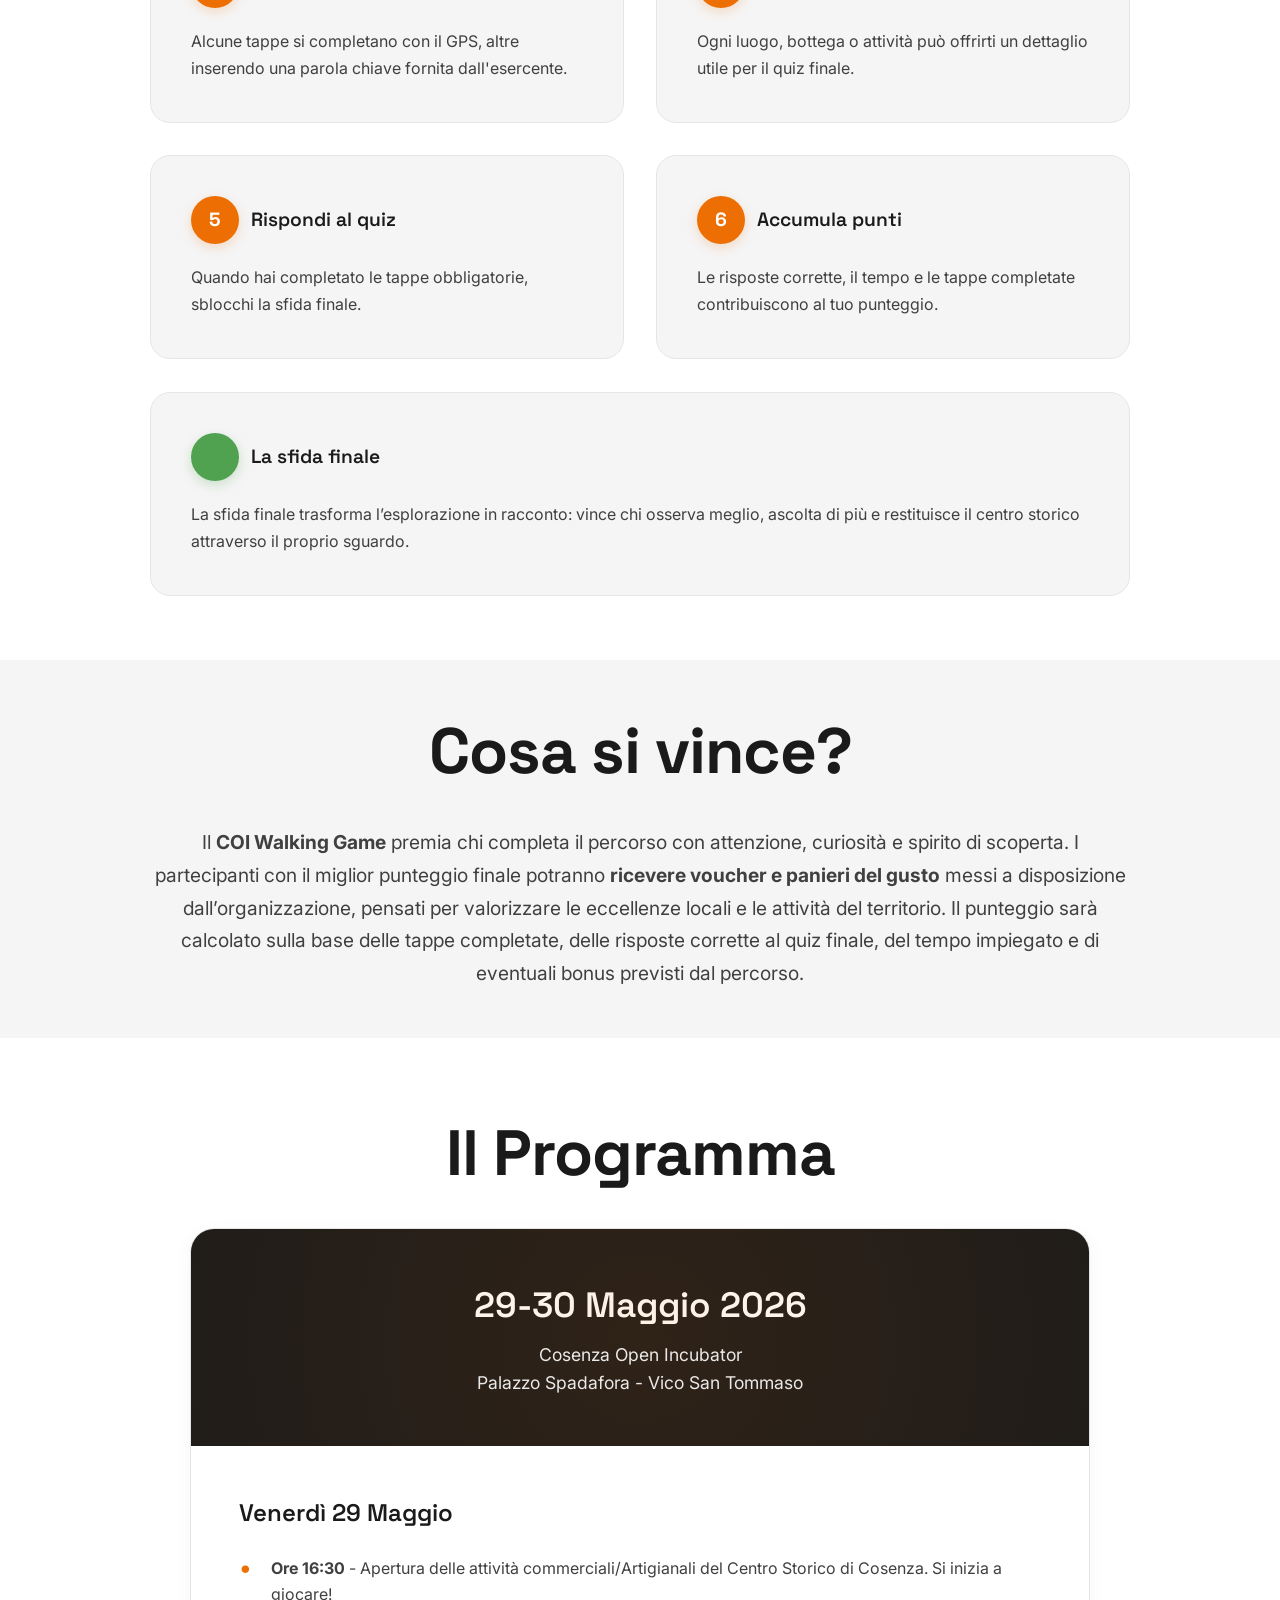
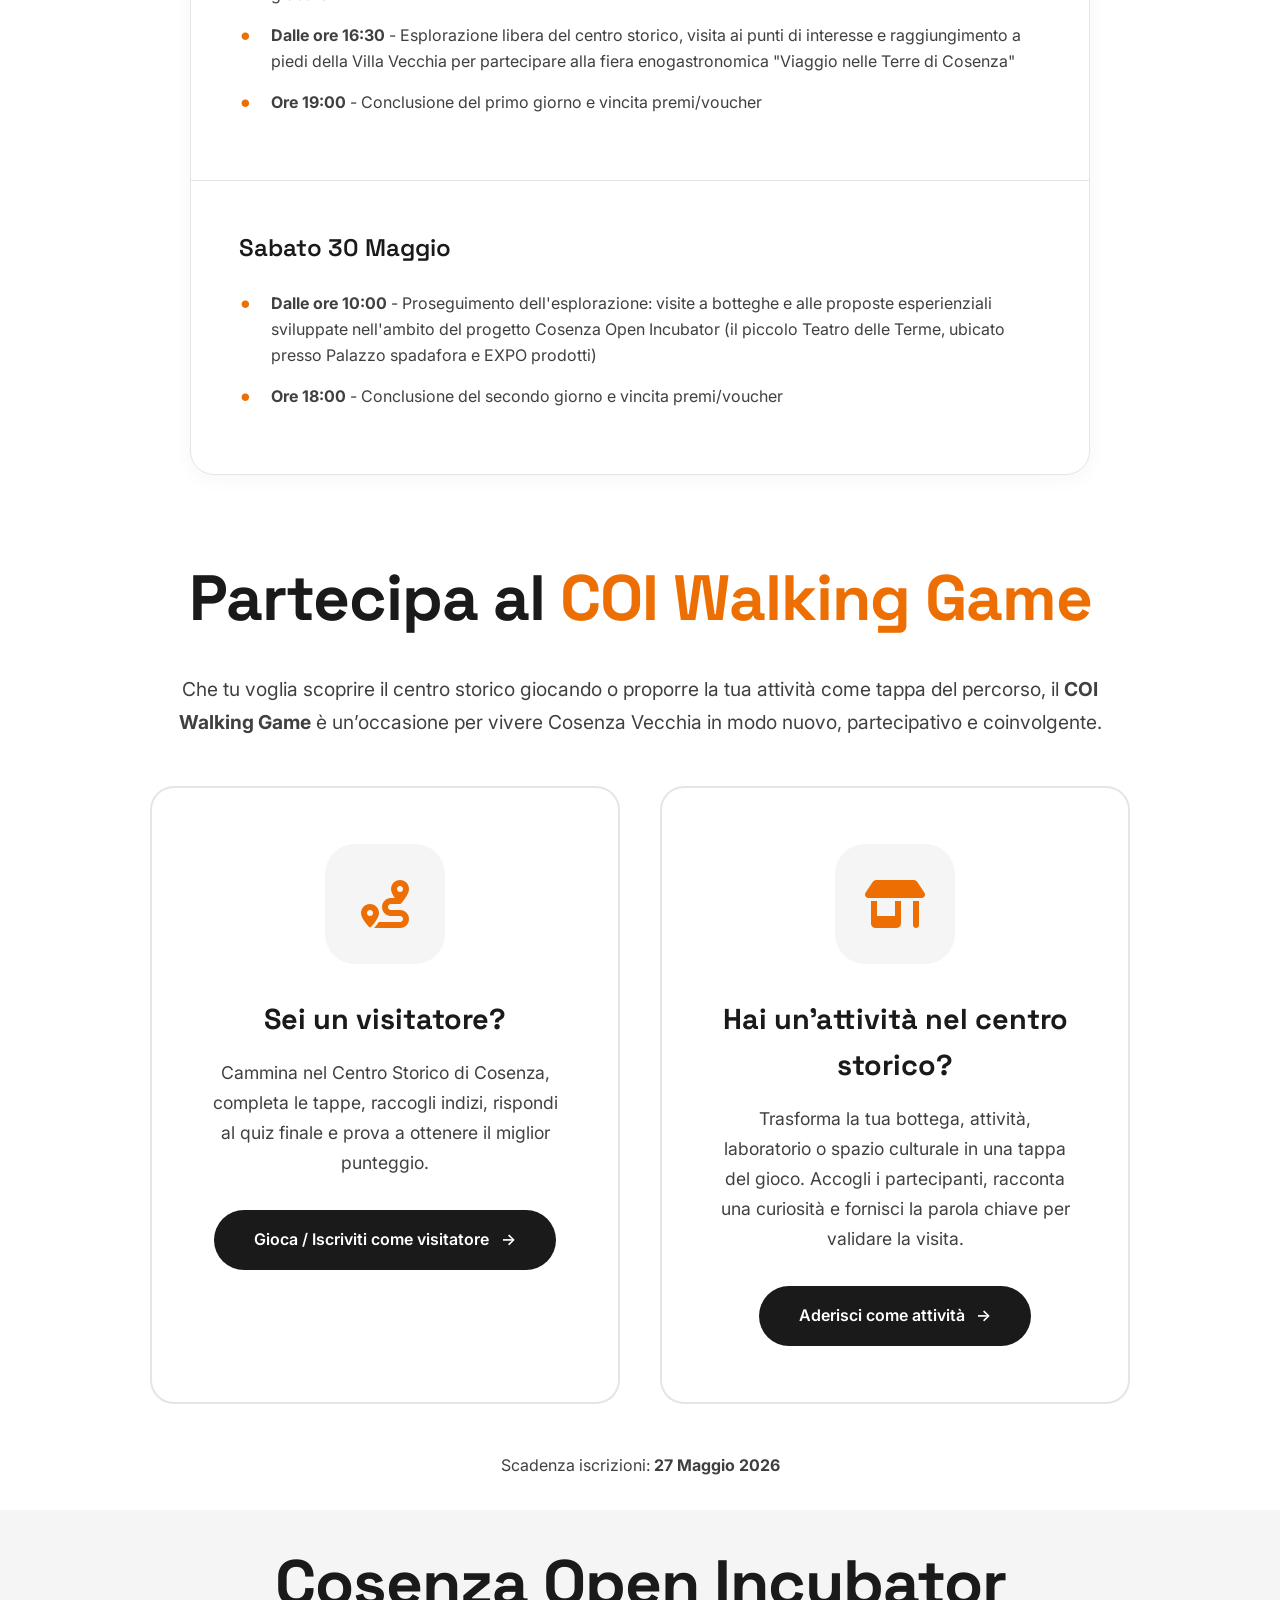
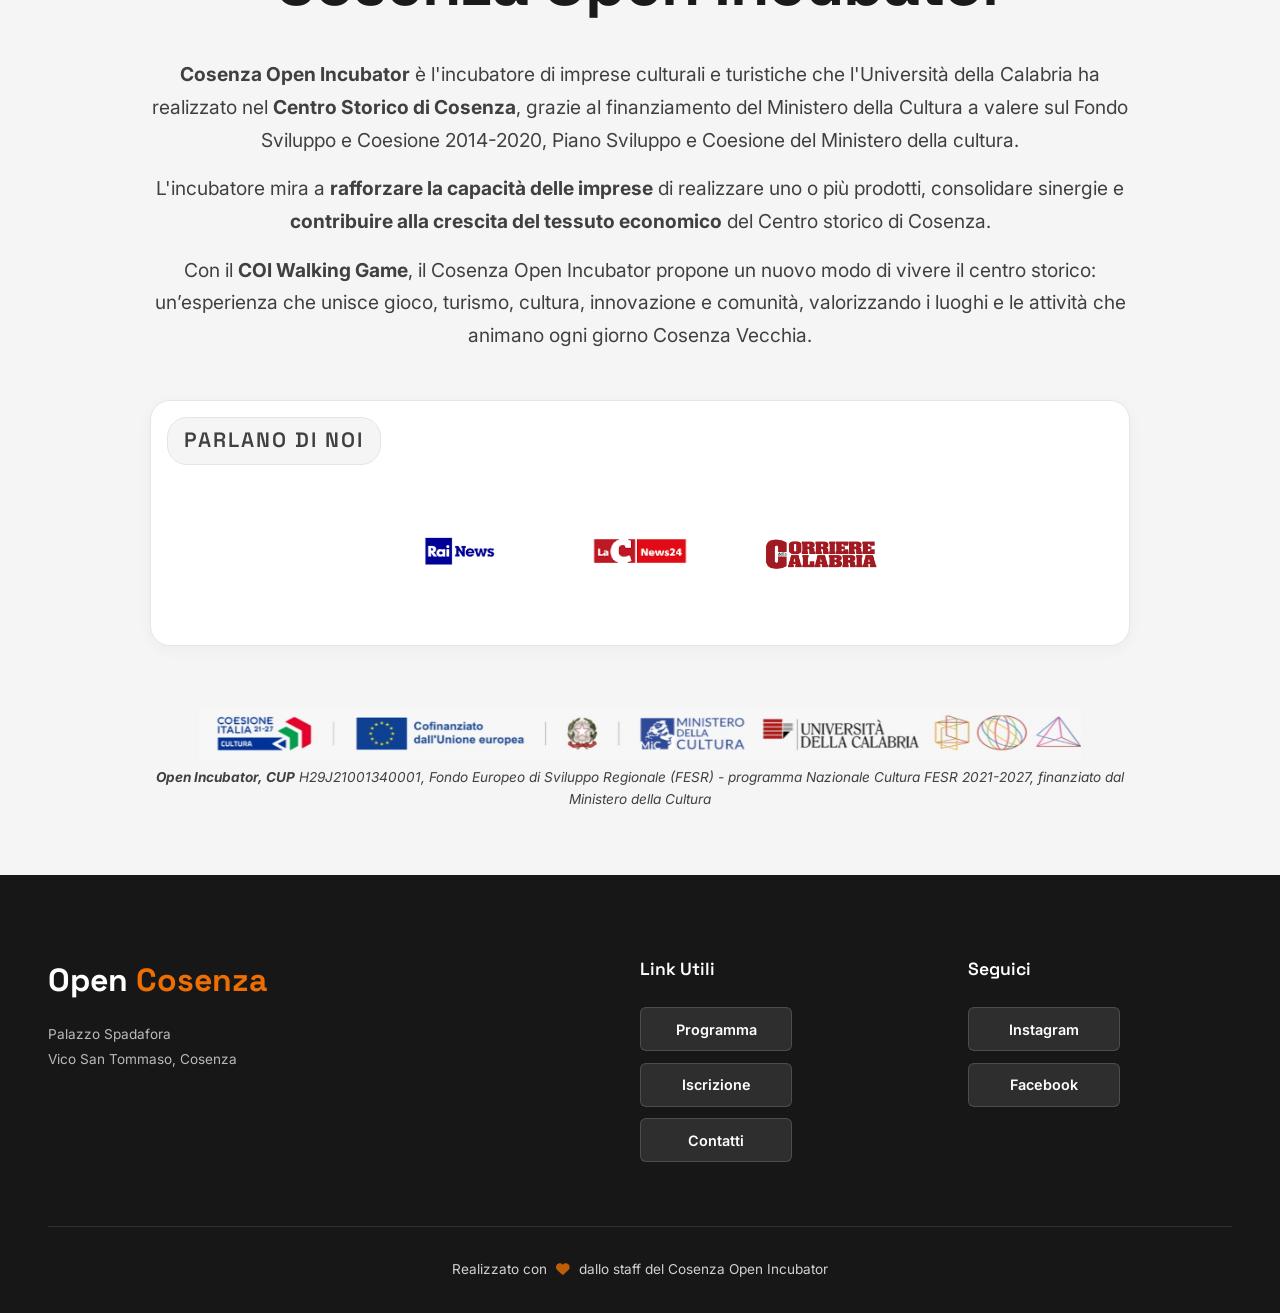
==== commit 924303f5: "AGGIORNAMENTO PROGRAMMA E IMMAGINI LOGHI" ====
--- a/index.html
+++ b/index.html
@@ -192,7 +192,7 @@
                     <figure class="walking-game-showcase">
                         <img
                             src="walking-game.jpg"
-                            alt="COI Walking Game — Scopri, Ascolta, Rispondi"
+                            alt="COI Walking Game - Scopri, Ascolta, Rispondi"
                             loading="lazy"
                             decoding="async"
                         >
@@ -330,19 +330,26 @@
                 <div class="program-item">
                     <h4>Venerdì 29 Maggio</h4>
                     <ul>
-                        <li><strong>Ore 9:30</strong> — Accoglienza e check-in</li>
-                        <li><strong>Ore 10:00</strong> — Briefing e presentazione del progetto</li>
-                        <li><strong>Ore 10:30</strong> — Esplorazione libera del centro storico o possibilità di rimanere al COI</li>
+                        <!-- <li><strong>Ore 9:30</strong> - Accoglienza e check-in</li>
+                        <li><strong>Ore 10:00</strong> - Briefing e presentazione del progetto</li>
+                        <li><strong>Ore 10:30</strong> - Esplorazione libera del centro storico o possibilità di rimanere al COI</li> -->
+                        <li><strong>Ore 16:30</strong> - Apertura delle attività commerciali/Artigianali del Centro Storico di Cosenza. 
+                                                         Si inizia a giocare!</li>
+                        <li><strong>Dalle ore 16:30</strong> - Esplorazione libera del centro storico, visita ai punti di interesse e 
+                                                               raggiungimento a piedi della  Villa Vecchia per partecipare alla fiera 
+                                                               enogastronomica "Viaggio nelle Terre di Cosenza"</li>
+                        <li><strong>Ore 19:00</strong> - Conclusione del primo giorno e vincita premi/voucher</li>
                     </ul>
                 </div>
 
                 <div class="program-item">
                     <h4>Sabato 30 Maggio</h4>
                     <ul>
-                        <li>Proseguimento dell'esplorazione</li>
-                        <li>Visite a botteghe e laboratori esperienziali sviluppati nell'ambito del progetto Cosenza Open Incubator</li>
-                        <li>Documentazione e raccolta materiali</li>
-                        <li><strong>Ore 17:00</strong> — Conclusioni e confronto finale</li>
+                        <li><strong>Dalle ore 10:00</strong> - Proseguimento dell'esplorazione: visite a botteghe e alle proposte 
+                                                         esperienziali sviluppate nell'ambito del progetto Cosenza Open Incubator (il 
+                                                         piccolo Teatro delle Terme, ubicato presso Palazzo spadafora e EXPO prodotti)</li>
+                        <!-- <li>Documentazione e raccolta materiali</li> -->
+                        <li><strong>Ore 18:00</strong> - Conclusione del secondo giorno e vincita premi/voucher</li>
                     </ul>
                 </div>
             </div>
@@ -399,7 +406,7 @@
                         Trasforma la tua bottega, attività, laboratorio o spazio culturale in una tappa del gioco. 
                         Accogli i partecipanti, racconta una curiosità e fornisci la parola chiave per validare la visita.
                     </p>
-                    <a href="https://docs.google.com/forms/d/e/1FAIpQLSczbO6rn3BLATBTf1t_anGG4wQpga5-QCOLy_PH0smPlKG2rg/viewform" target="_blank" class="btn-primary">
+                    <a href="https://forms.gle/8F53NvmbLdHjoPYWA" target="_blank" class="btn-primary">
                         Aderisci come attività
                         <span>→</span>
                     </a>
@@ -455,7 +462,9 @@
             </div>
 
             <div class="partner-logos-section fade-in" style="margin-top: 4rem; text-align: center;">
-                <img src="loghi-footer.png" alt="Partner Istituzionali" style="max-width: 90%; height: auto;">
+                <img src="loghi-footer.jpeg" alt="Partner Istituzionali" style="max-width: 90%; height: auto;">
+                <p style="font-size: 0.85rem; color: var(--gray-700); font-style: italic;"><strong>Open Incubator, CUP</strong> H29J21001340001, Fondo Europeo di Sviluppo Regionale (FESR) -
+                    programma Nazionale Cultura FESR 2021-2027, finanziato dal Ministero della Cultura</p>
             </div>
         </div>
     </section>
--- a/style.css
+++ b/style.css
@@ -673,6 +673,14 @@
     grid-column: 1 / -1;
 }
 
+.game-steps-grid .game-step:last-child::before {
+    background: rgb(80, 161, 80);
+}
+
+.game-steps-grid .game-step:last-child:hover {
+    border-color: rgb(80, 161, 80);
+}
+
 .game-step {
     background: var(--gray-100);
     border-radius: 20px;
@@ -735,7 +743,7 @@
 
 .game-step:hover .game-step-marker {
     transform: scale(1.15);
-    box-shadow: 0 6px 16px rgba(80, 161, 80, 0.35);
+    box-shadow: 0 6px 16px rgb(80, 161, 80);
 }
 
 .game-step-heading > span:not(.game-step-marker) {
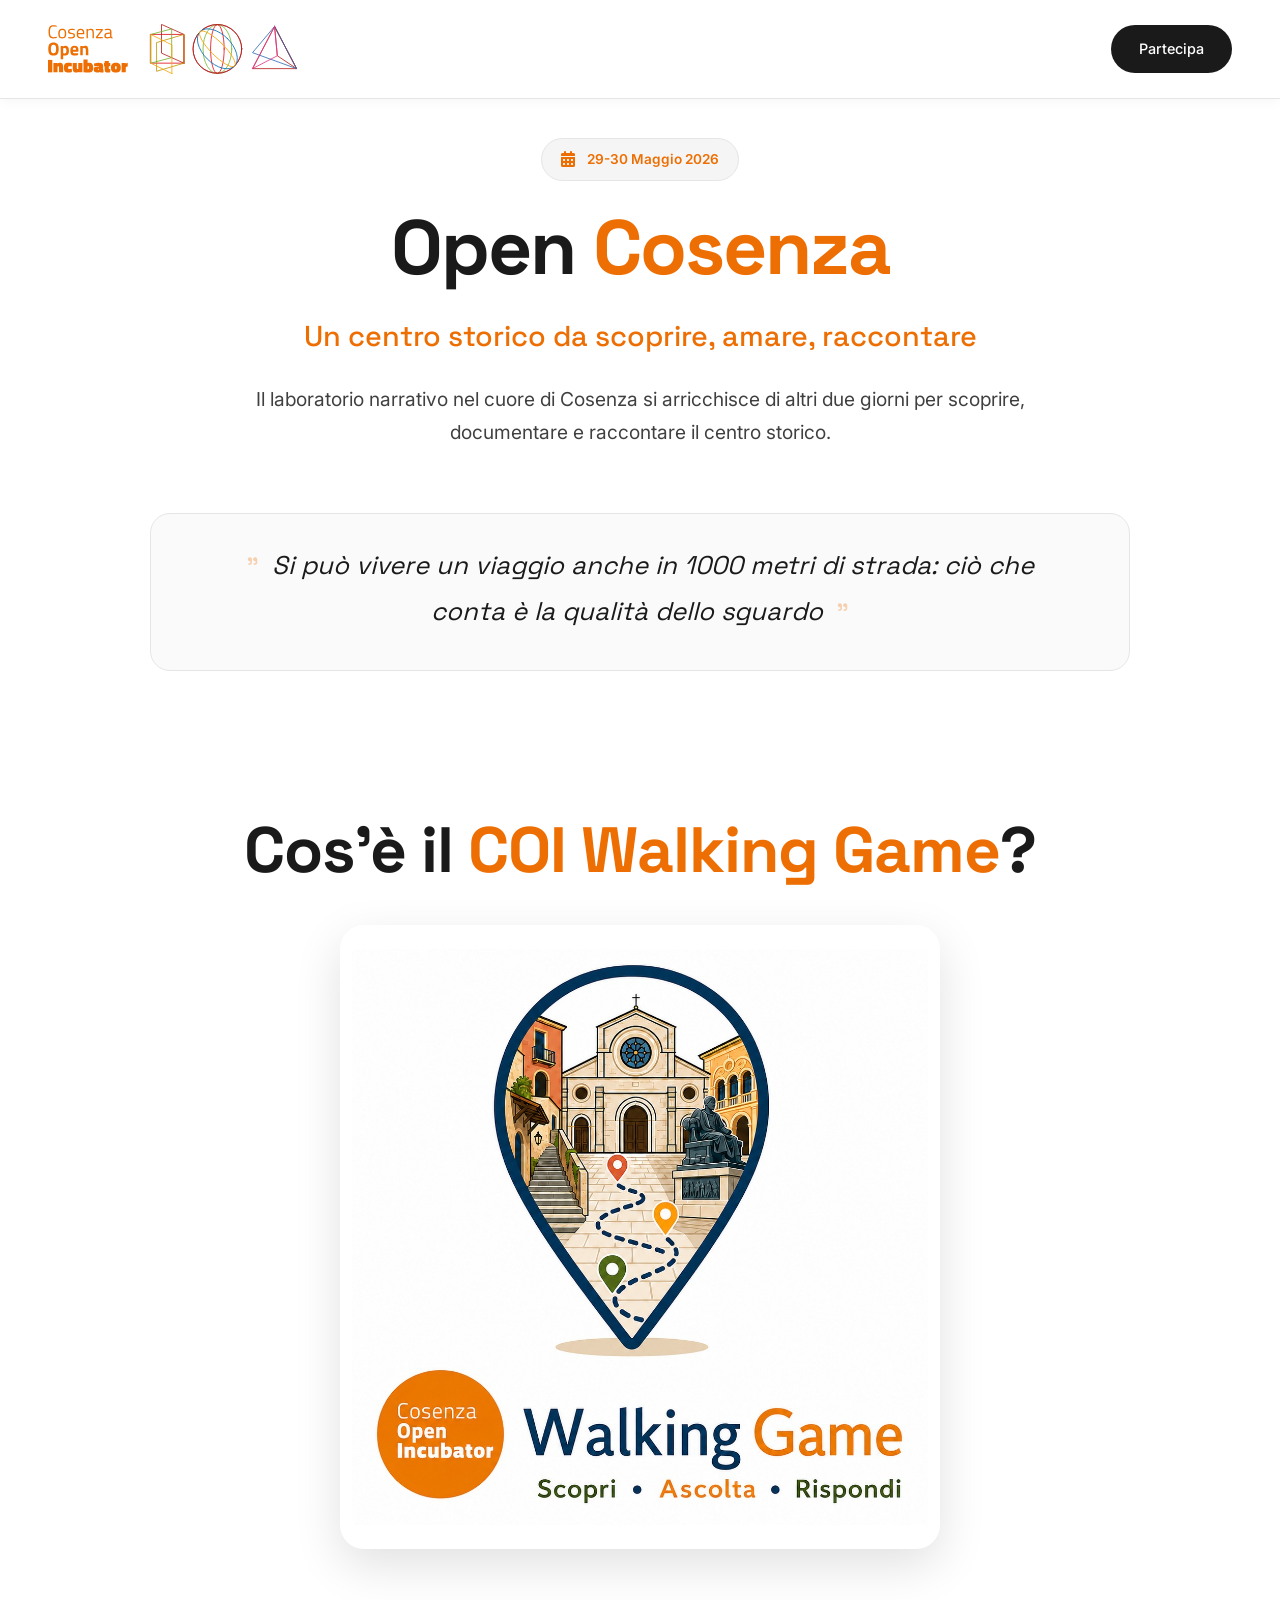
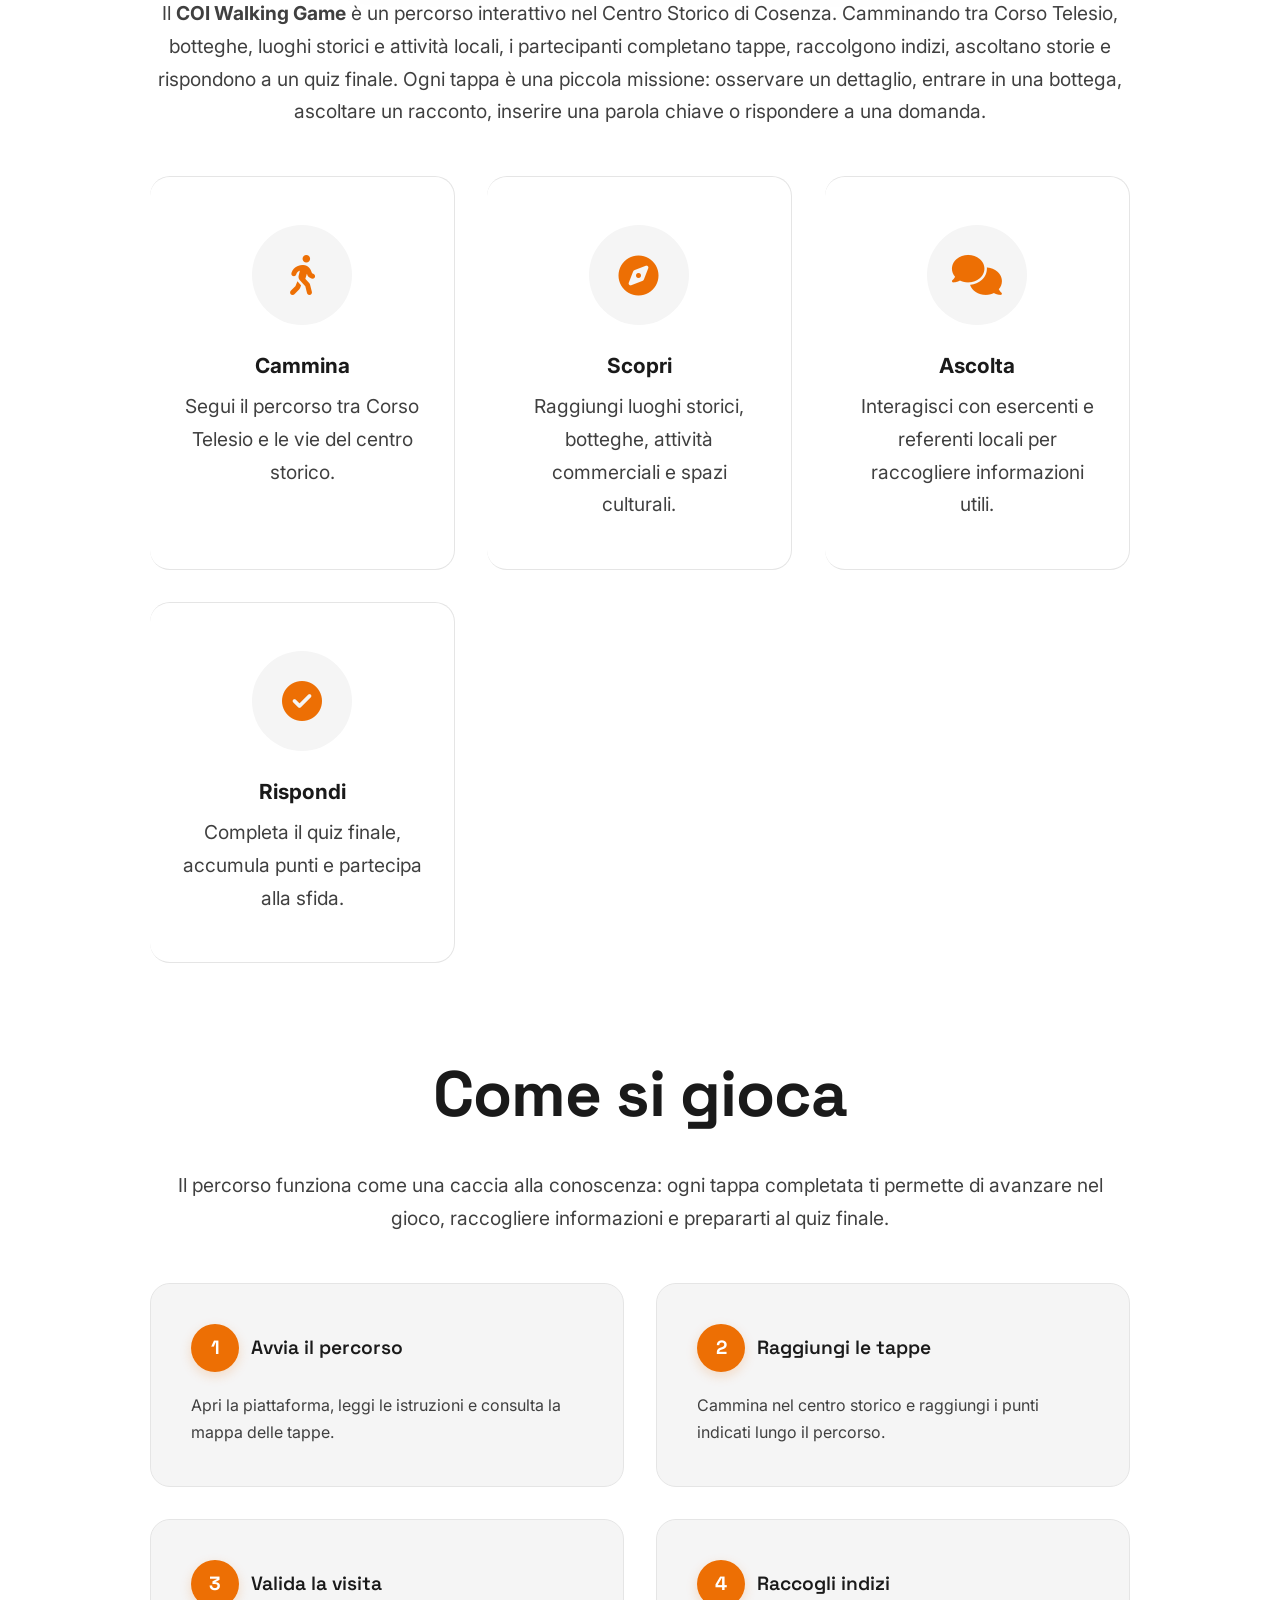
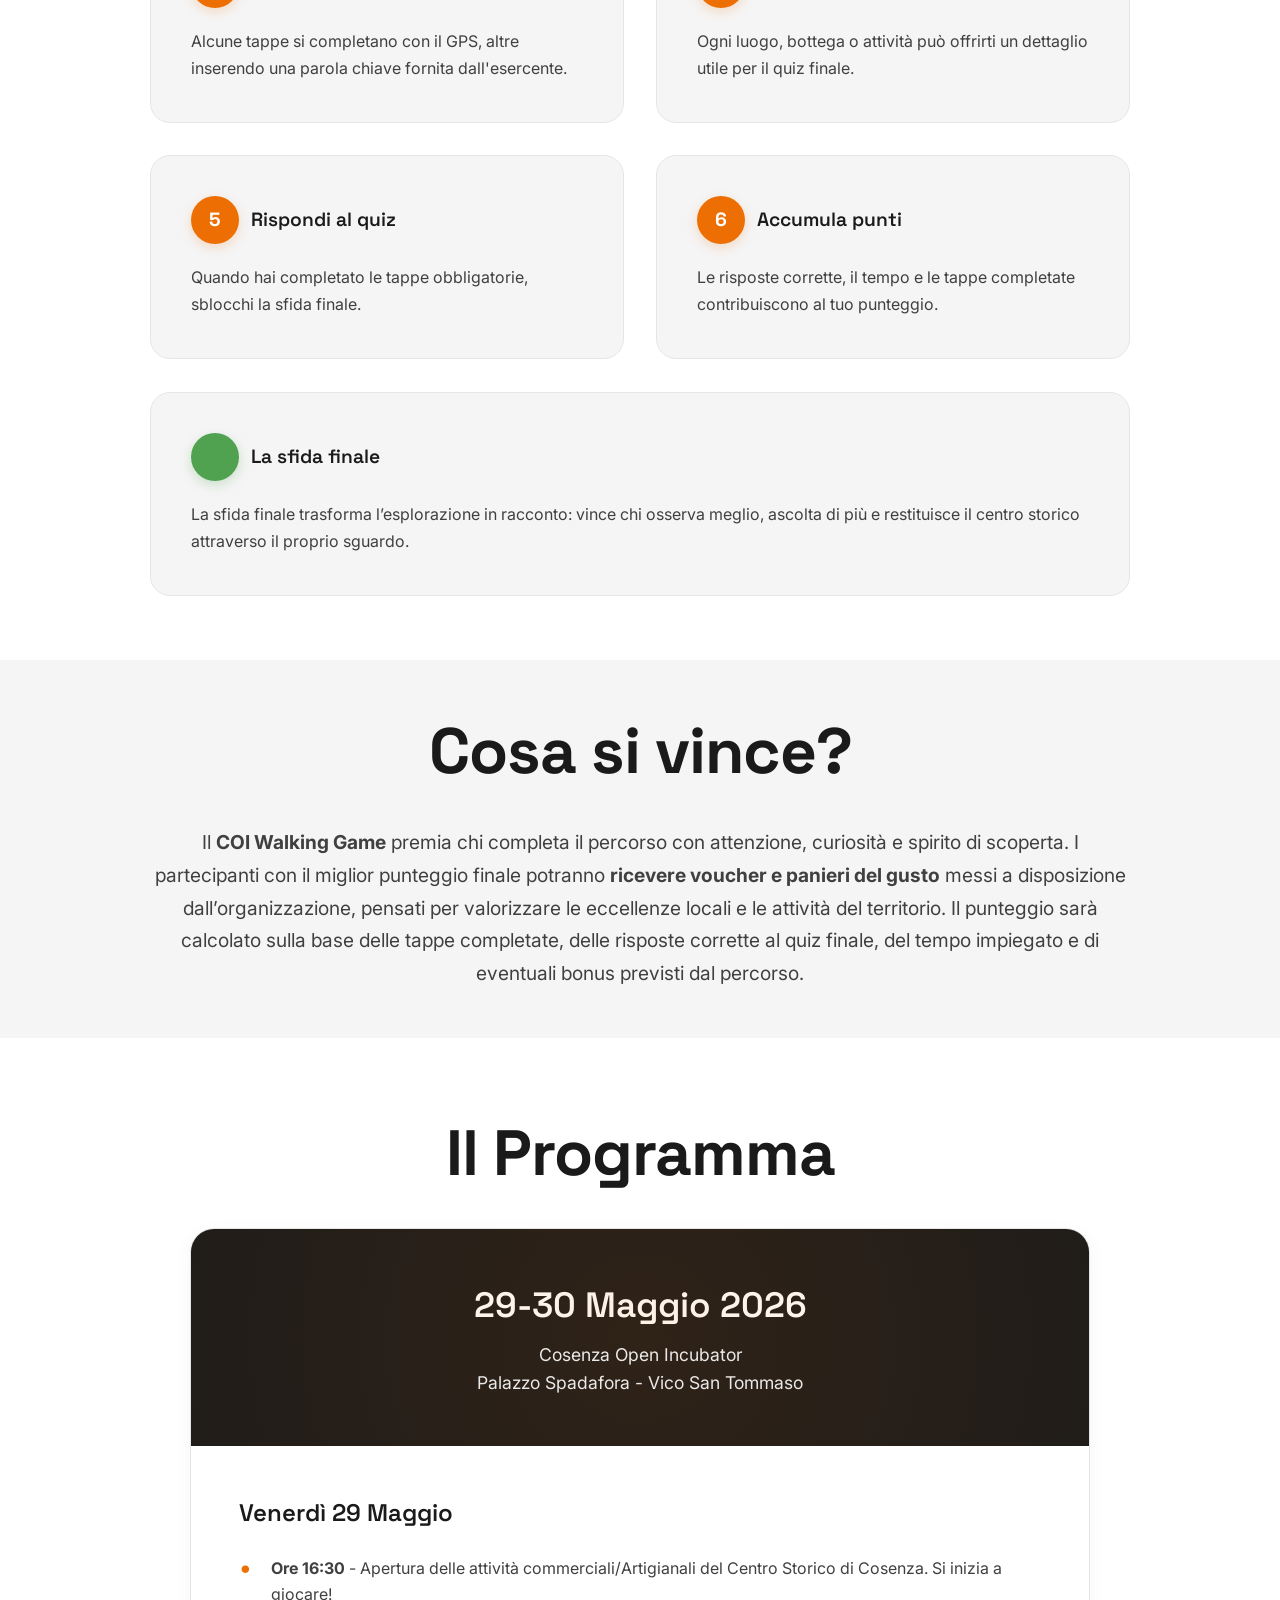
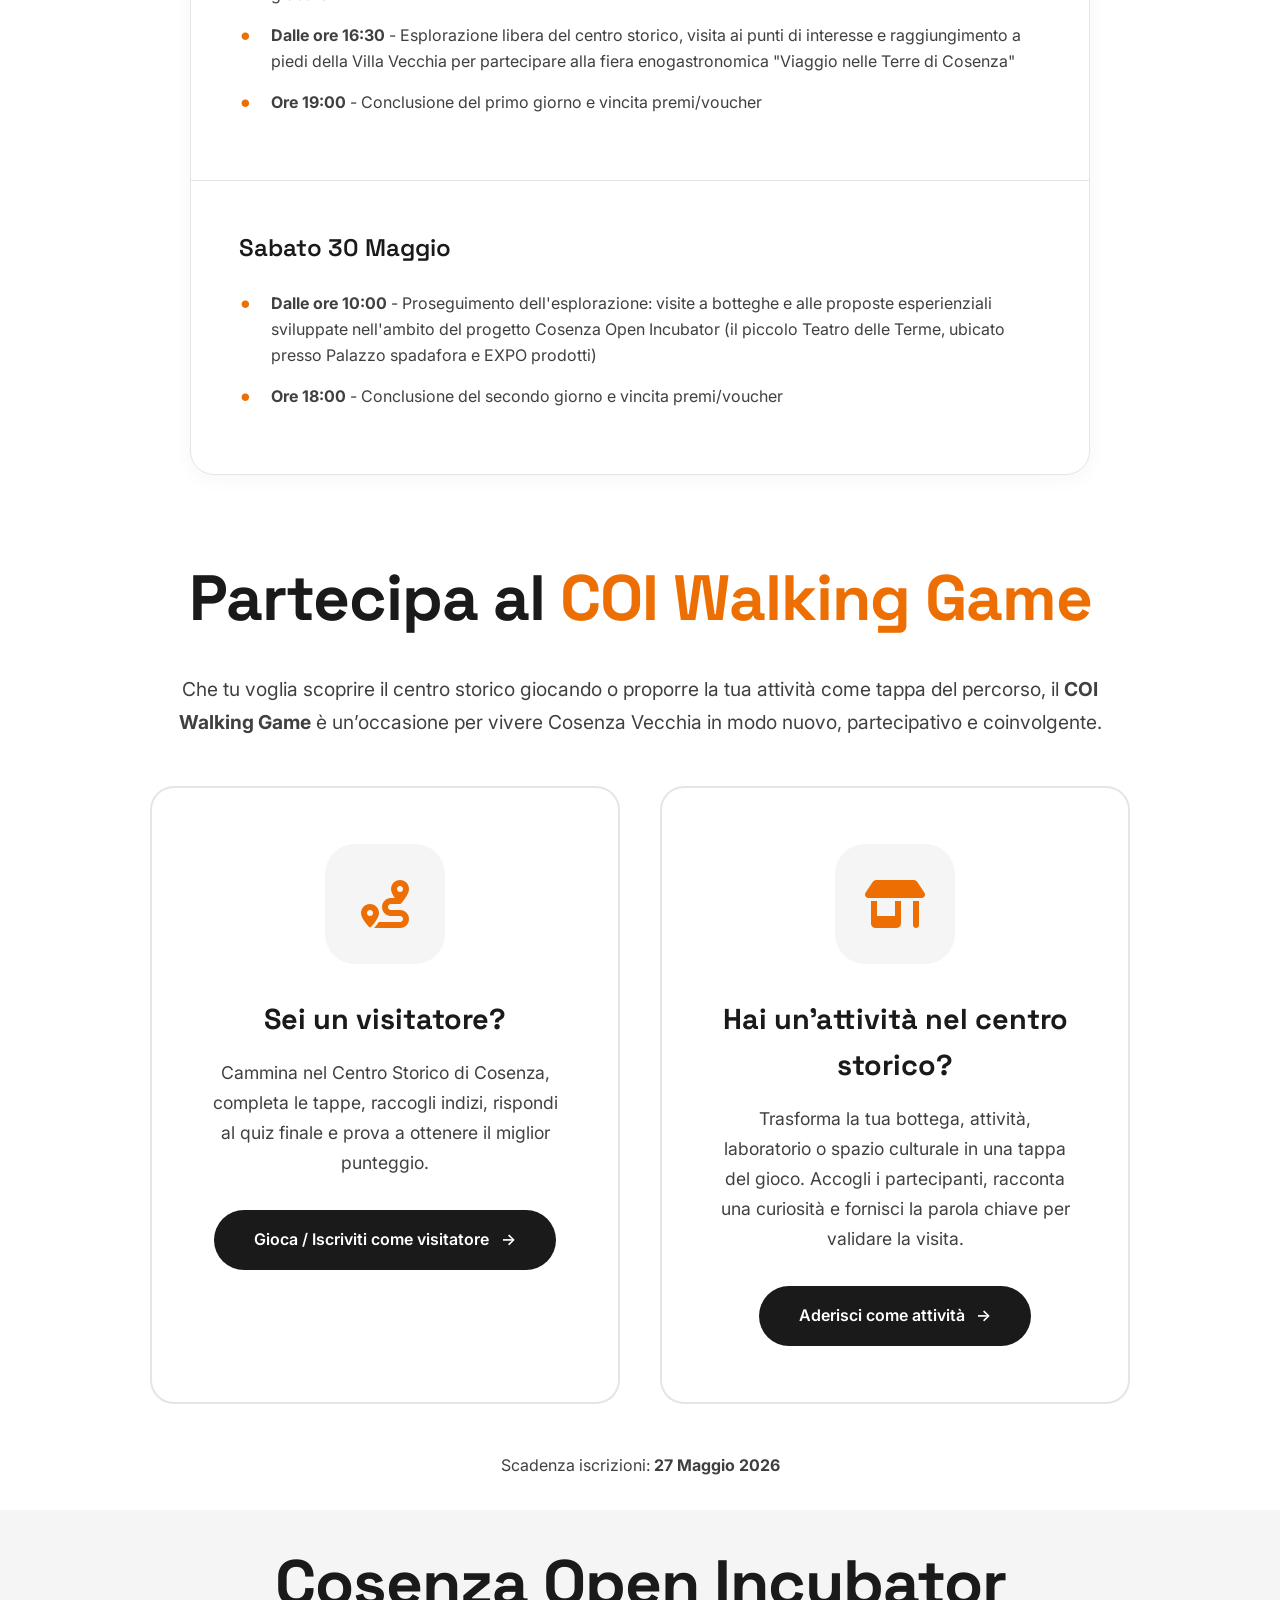
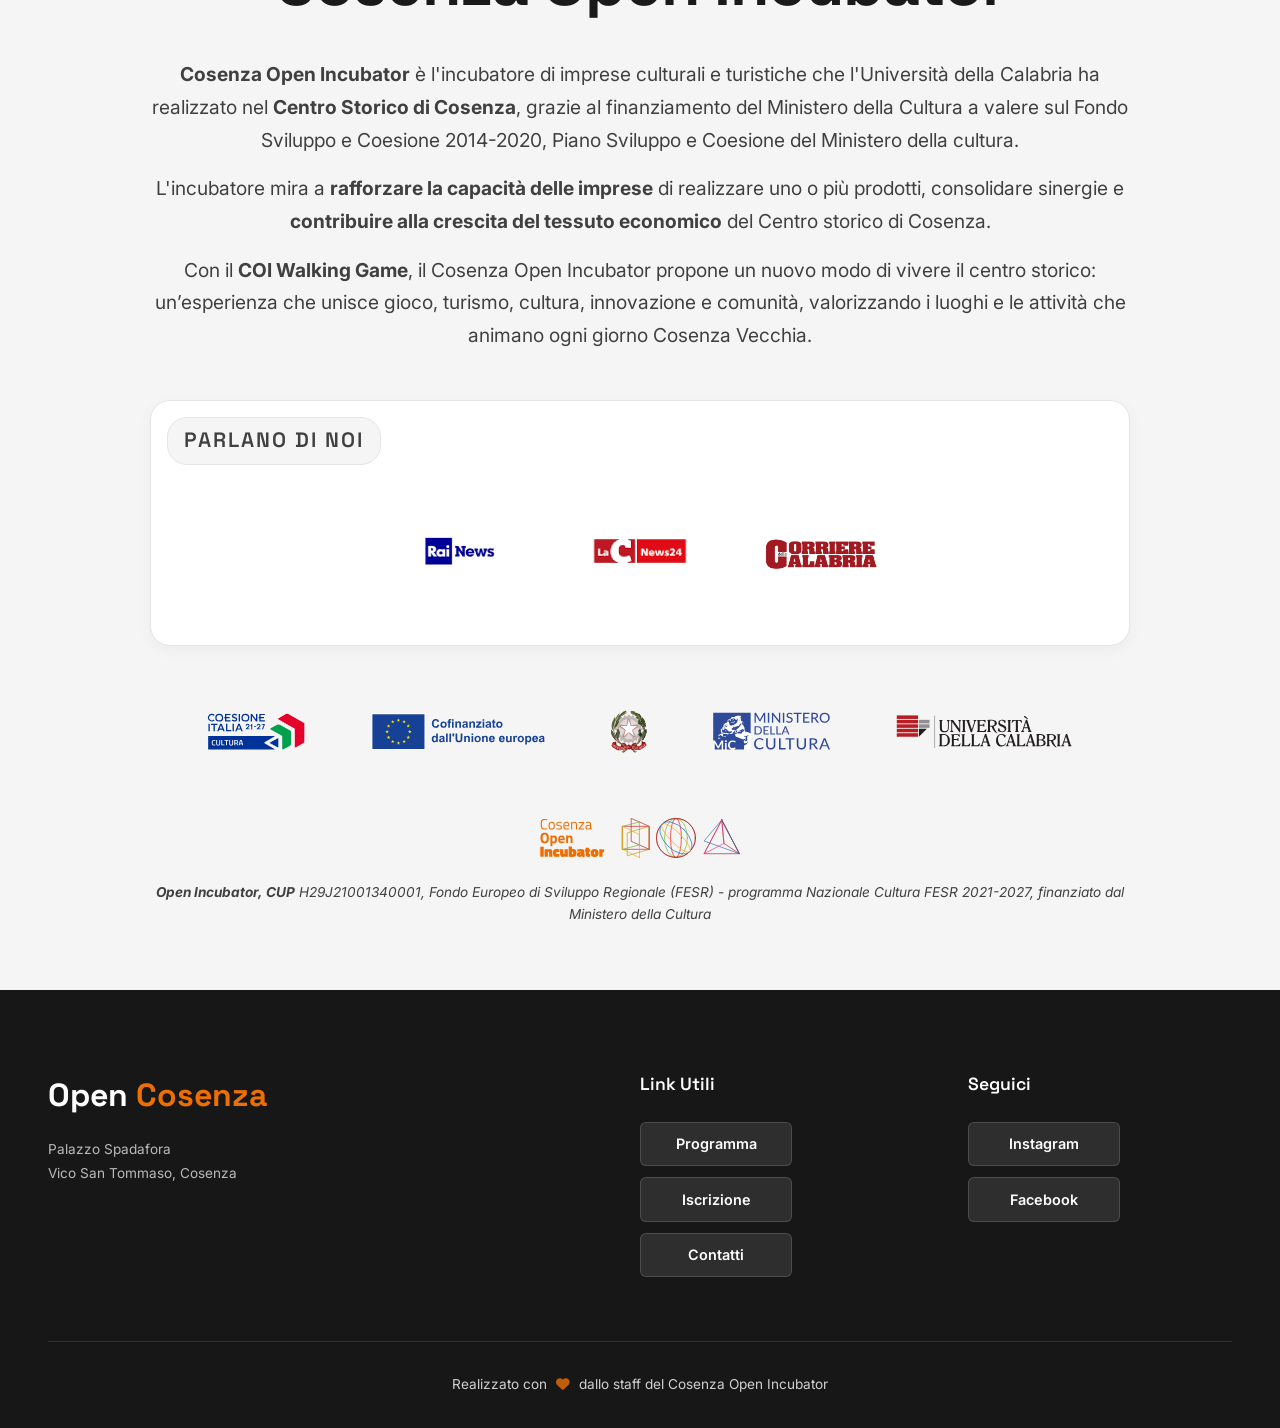
==== commit ddd51330: "AGGIORNAMENTO IMMAGINI LOGHI" ====
--- a/index.html
+++ b/index.html
@@ -455,14 +455,21 @@
             <div class="press-section fade-in">
                 <h3 class="section-tag" style="text-align: center; font-family: 'Space Grotesk', sans-serif; font-size: 1.3rem; color: var(--gray-700);">Parlano di noi</h3>
                 <div class="press-logos">
-                    <a href="https://www.rainews.it/tgr/calabria/video/2023/09/cosenza-centro-storico-unical-4dd9c52a-2e0a-40fd-aa04-495743cfcf39.html" target="_blank"><img src="logo-press-1.png" alt="Rainews"></a>
-                    <a href="https://www.lacnews24.it/video/economia-e-lavoro/cosenza-open-incubator-lunical-approda-nel-cuore-del-centro-storico-ko8o57v4" target="_blank"><img src="logo-press-2.png" alt="LaC News 24"></a>
-                    <a href="https://www.corrieredellacalabria.it/2023/09/03/le-start-up-nel-centro-storico-nasce-cosenza-open-incubator/" target="_blank"><img src="logo-press-3.png" alt="Corriere della Calabria"></a>
+                    <a href="https://www.rainews.it/tgr/calabria/video/2023/09/cosenza-centro-storico-unical-4dd9c52a-2e0a-40fd-aa04-495743cfcf39.html" target="_blank"><img src="loghi-parlano-di-noi/logo-rai-news.png" alt="Rainews"></a>
+                    <a href="https://www.lacnews24.it/video/economia-e-lavoro/cosenza-open-incubator-lunical-approda-nel-cuore-del-centro-storico-ko8o57v4" target="_blank"><img src="loghi-parlano-di-noi/logo-lac-news.png" alt="LaC News 24"></a>
+                    <a href="https://www.corrieredellacalabria.it/2023/09/03/le-start-up-nel-centro-storico-nasce-cosenza-open-incubator/" target="_blank"><img src="loghi-parlano-di-noi/logo-corriere-calabria.png" alt="Corriere della Calabria"></a>
                 </div>
             </div>
 
             <div class="partner-logos-section fade-in" style="margin-top: 4rem; text-align: center;">
-                <img src="loghi-footer.jpeg" alt="Partner Istituzionali" style="max-width: 90%; height: auto;">
+                <div class="partner-logos-row">
+                    <img src="loghi-footer-trim/coesione-italia-21-27.svg" alt="Coesione Italia 2021-2027">
+                    <img src="loghi-footer-trim/cofinanziato-unione-europea.svg" alt="Cofinanziato dall'Unione Europea">
+                    <img src="loghi-footer-trim/repubblica-italiana.svg" alt="Repubblica Italiana" style="height: 45px;">
+                    <img src="loghi-footer-trim/ministero-cultura.svg" alt="Ministero della Cultura">
+                    <img src="loghi-footer-trim/unical.svg" alt="Università della Calabria" style="height: 33px;">
+                    <img src="logo-coi.svg" alt="Cosenza Open Incubator">
+                </div>
                 <p style="font-size: 0.85rem; color: var(--gray-700); font-style: italic;"><strong>Open Incubator, CUP</strong> H29J21001340001, Fondo Europeo di Sviluppo Regionale (FESR) -
                     programma Nazionale Cultura FESR 2021-2027, finanziato dal Ministero della Cultura</p>
             </div>
--- a/style.css
+++ b/style.css
@@ -1550,6 +1550,25 @@
     transform: scale(1.05);
 }
 
+.partner-logos-row {
+    display: flex;
+    flex-wrap: wrap;
+    justify-content: center;
+    align-items: center;
+    gap: 4rem;
+    max-width: 95%;
+    margin: 0 auto;
+    margin-bottom: 1.5rem;
+}
+
+.partner-logos-row img {
+    height: 40px;
+    max-width: 300px;
+    width: auto;
+    object-fit: contain;
+    object-position: center;
+}
+
 .footer-logos {
     display: flex;
     align-items: center;
@@ -1895,8 +1914,12 @@
         max-width: 160px;
     }
 
-    .partner-logos-section img {
-        max-width: 100% !important;
+    .partner-logos-row {
+        gap: 3rem;
+    }
+
+    .partner-logos-row img {
+        max-width: 160px;
     }
 
     .cta-card {
